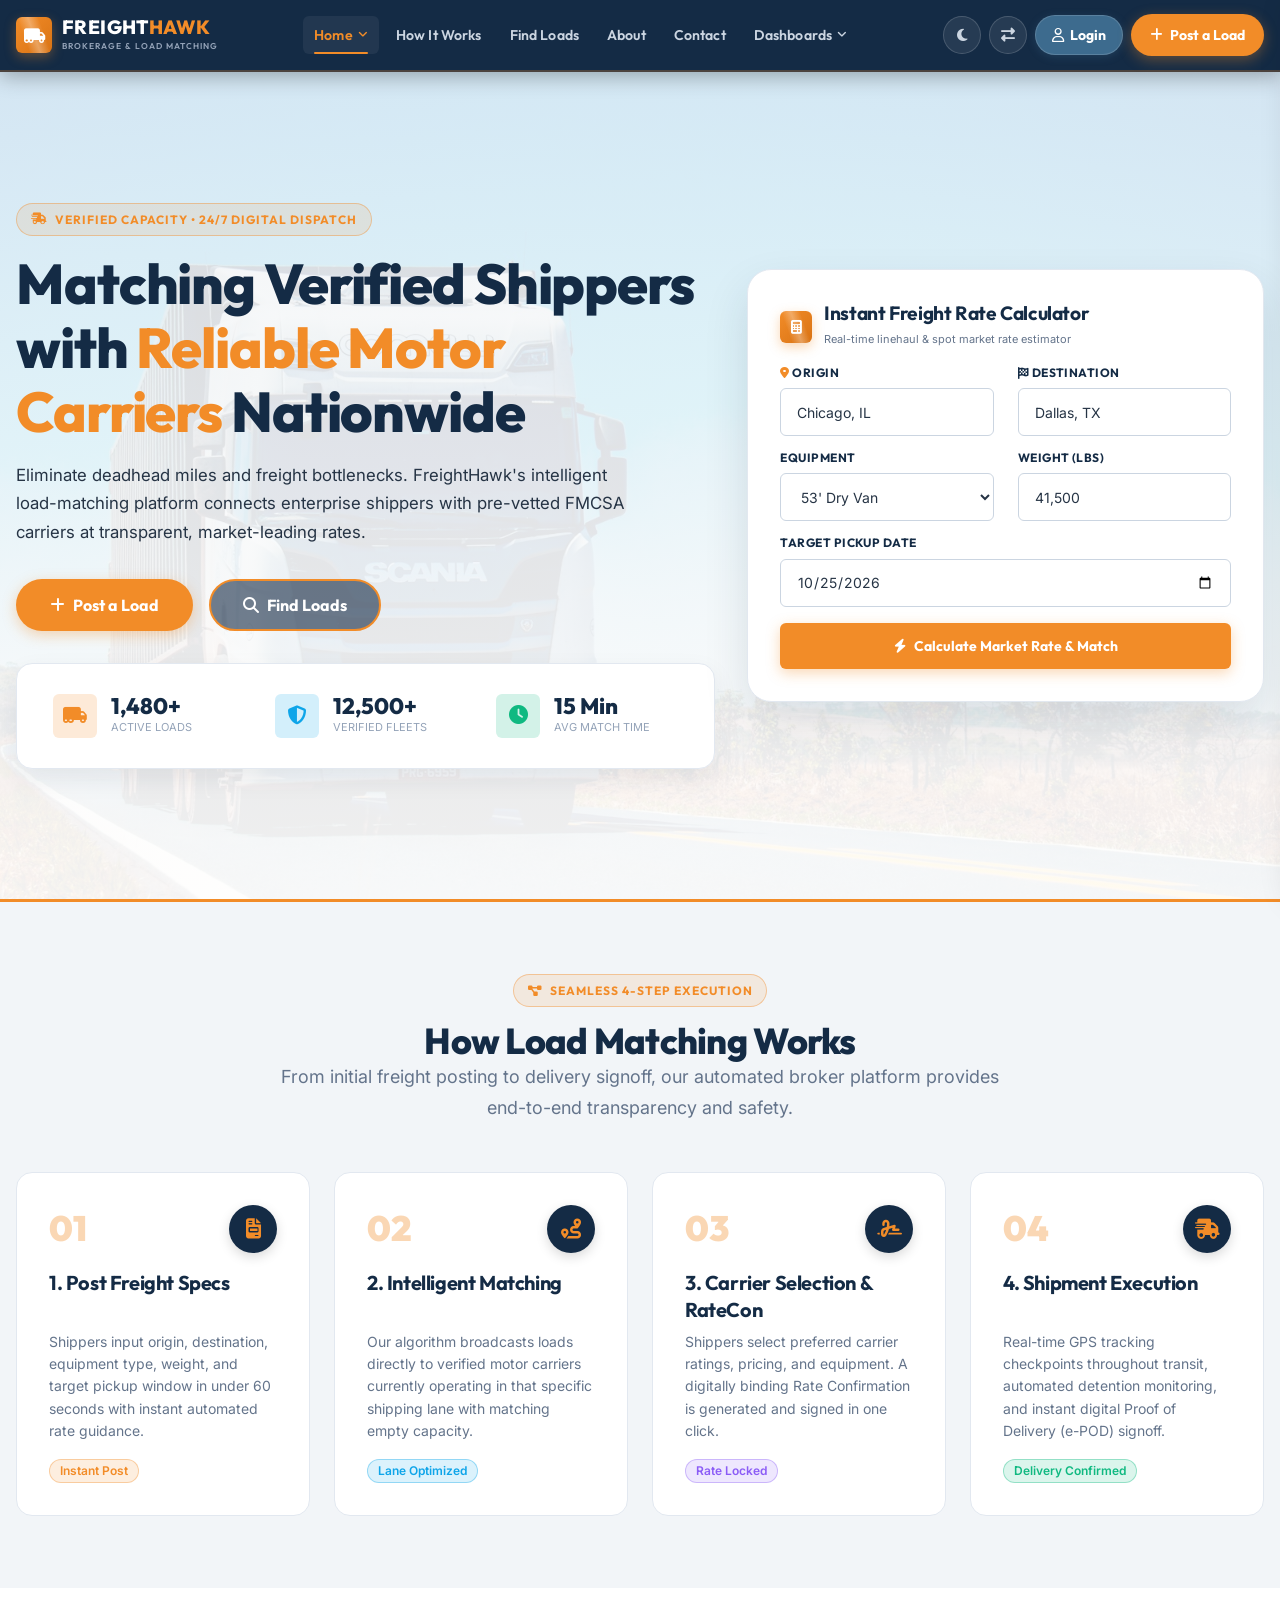
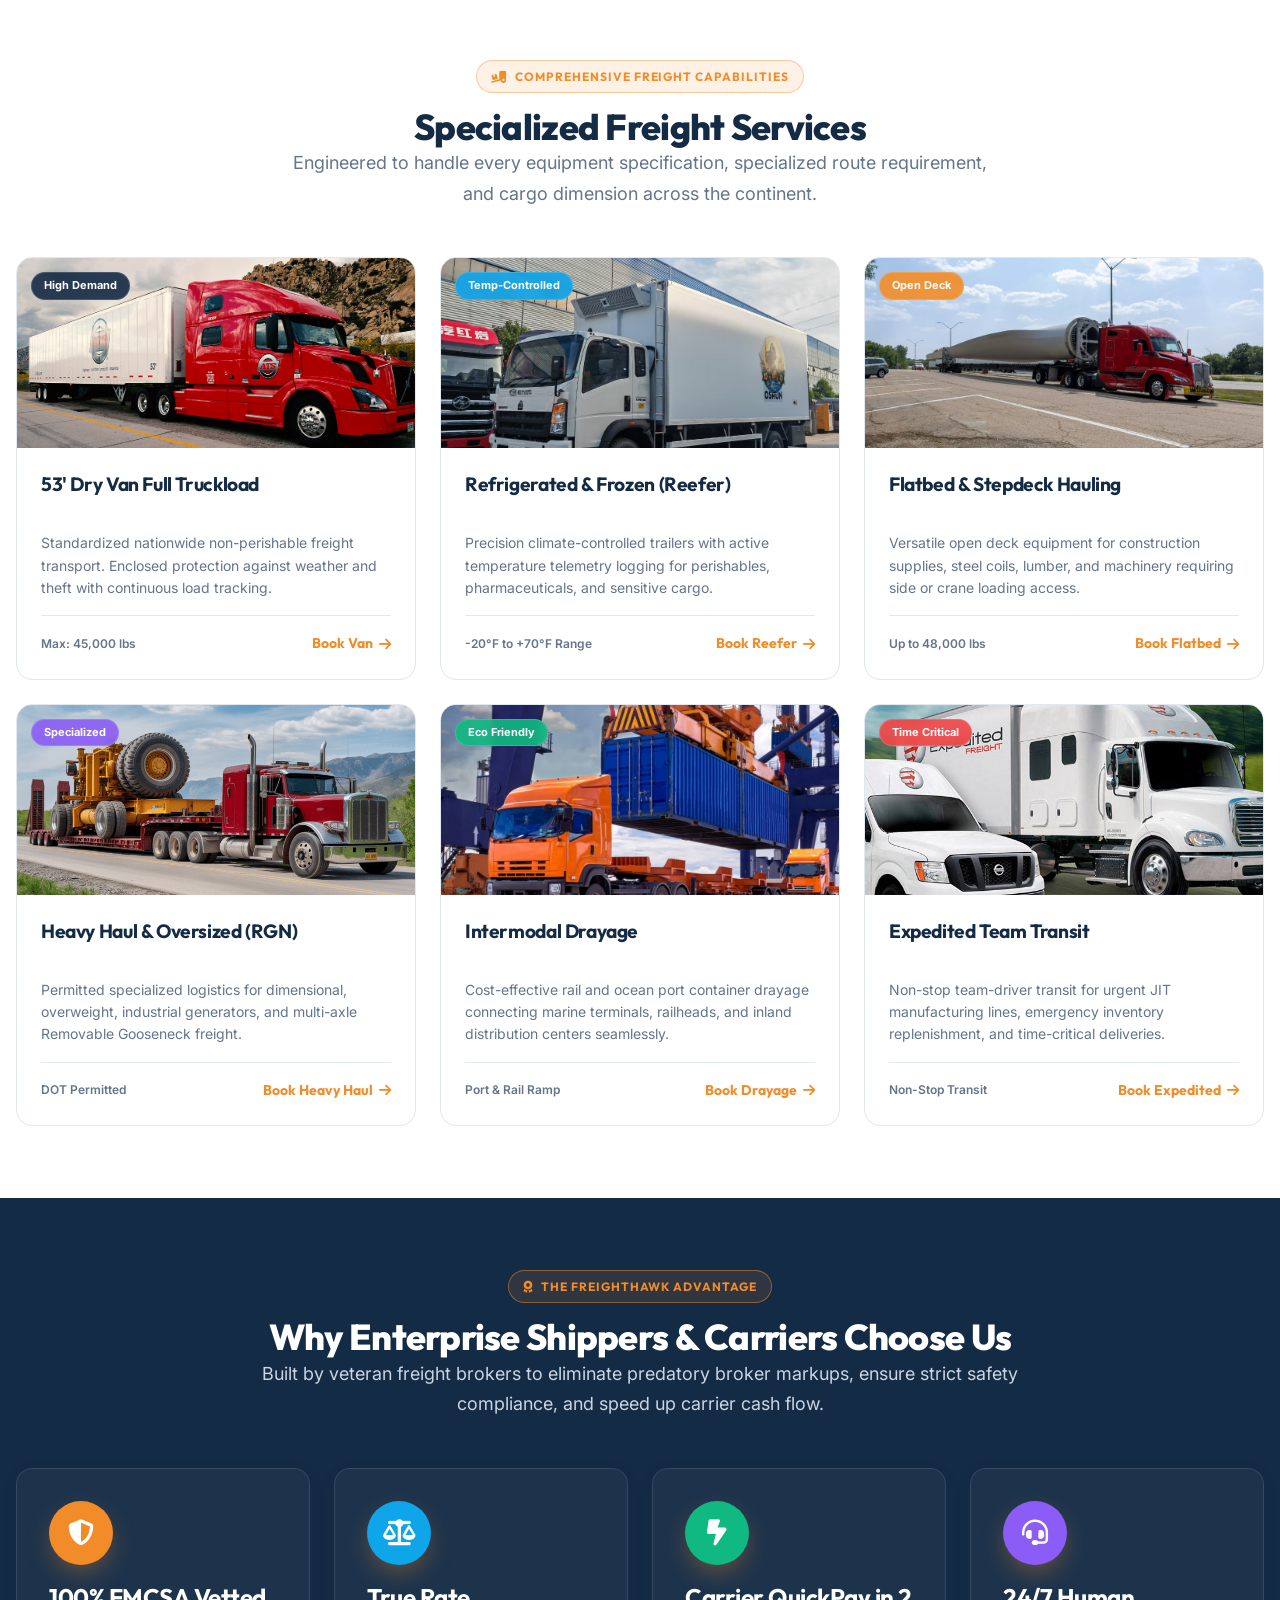
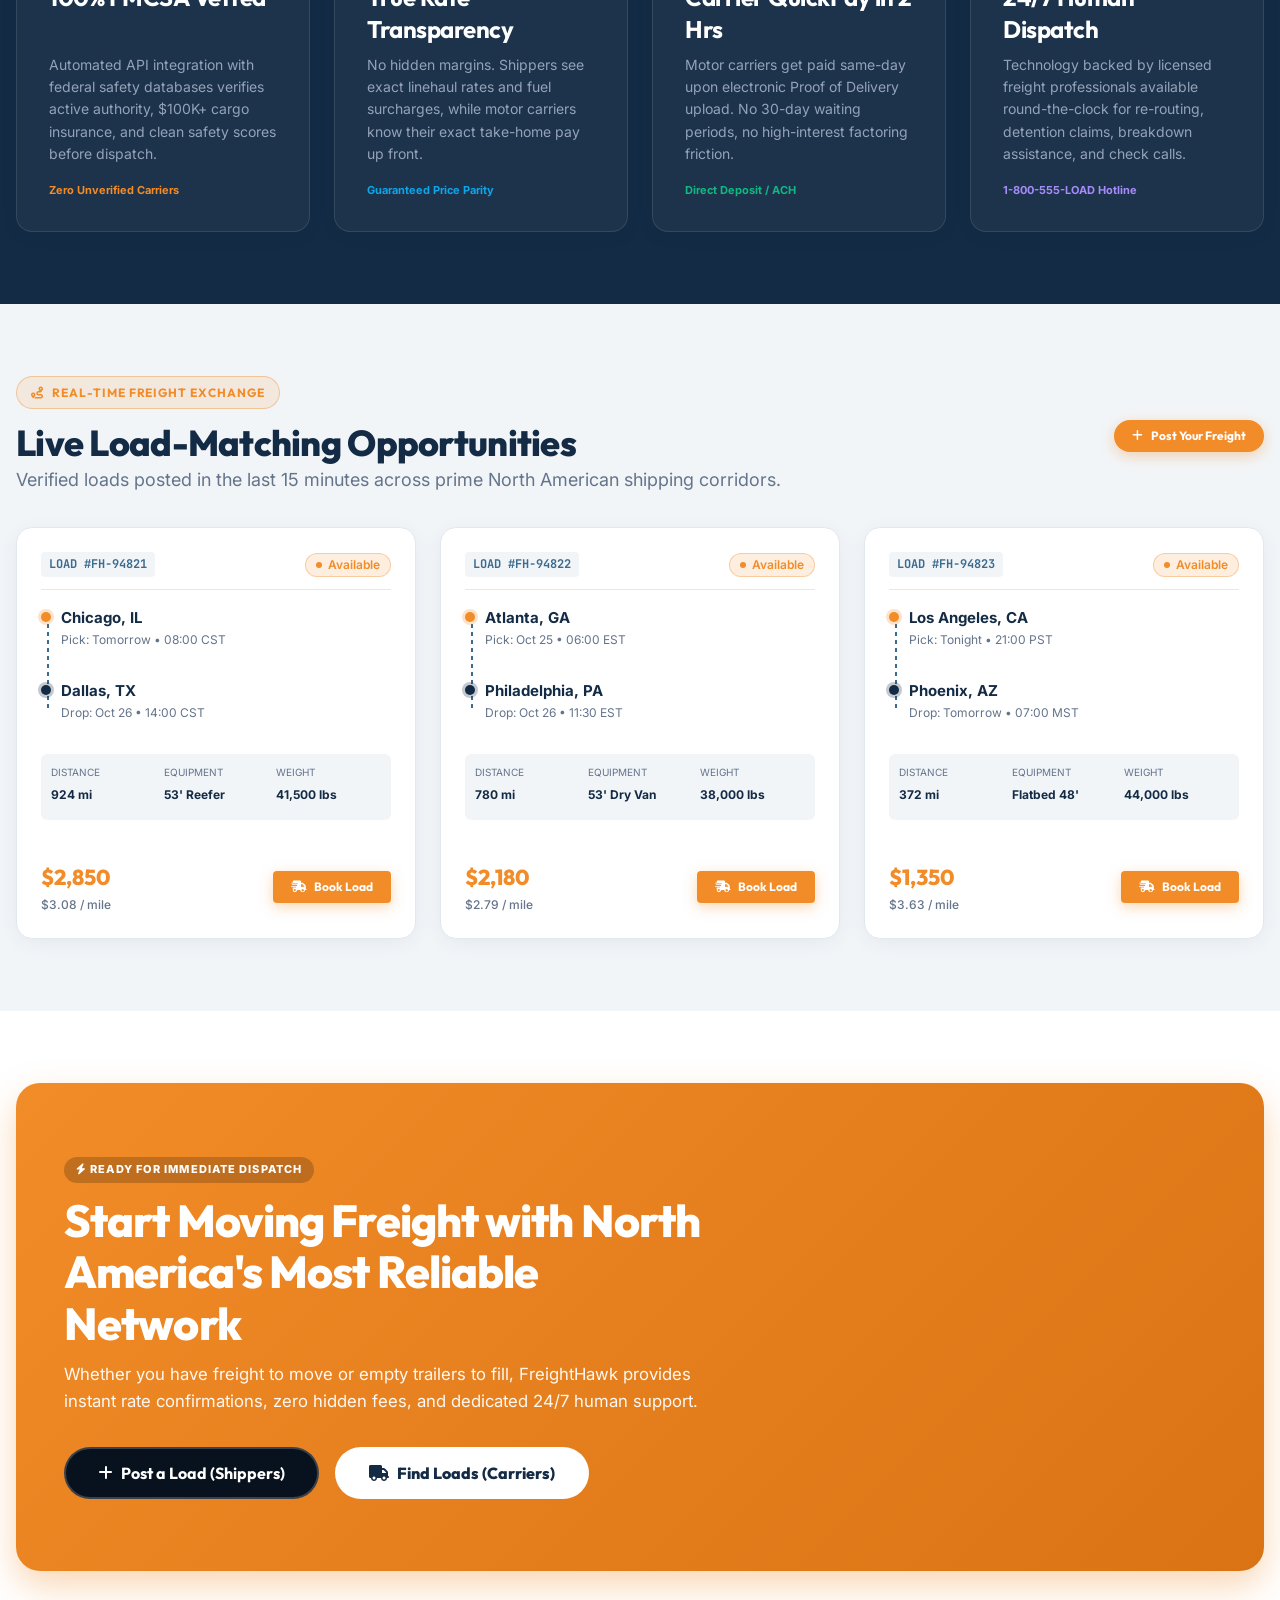
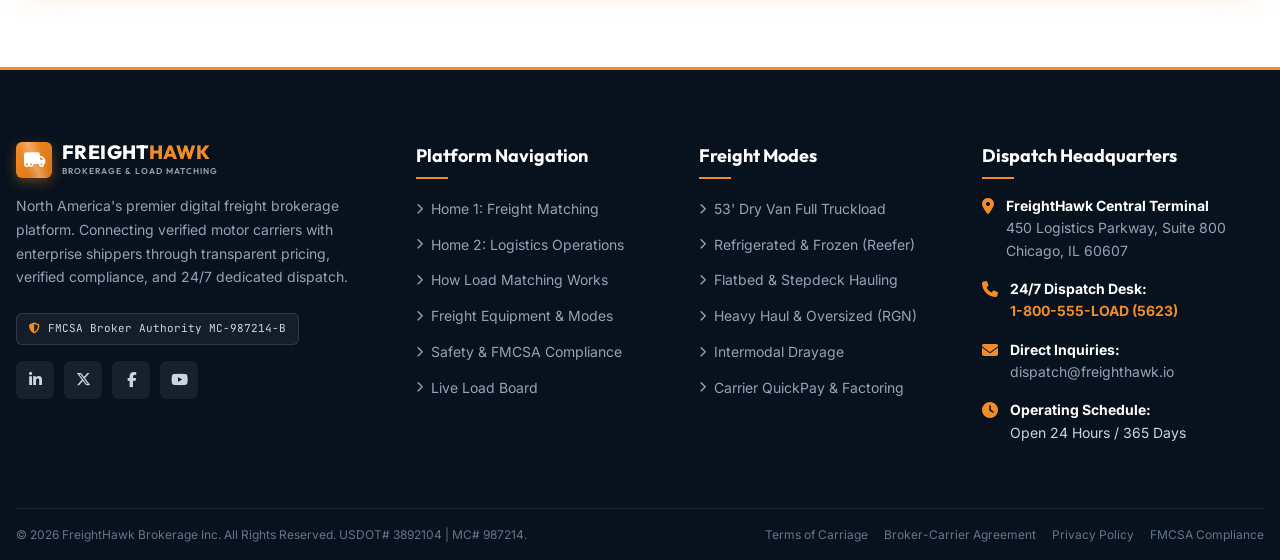
==== index.html @ 3f70d540 "first commit" ====
<!DOCTYPE html>
<html lang="en" data-theme="light" dir="ltr">
<head>
  <meta charset="UTF-8">
  <meta name="viewport" content="width=device-width, initial-scale=1.0">
  <title>FreightHawk — Nationwide Freight Brokerage &amp; Digital Load-Matching Platform</title>
  <meta name="description" content="Connect enterprise shippers with verified motor carriers nationwide. Fast digital load matching, FMCSA safety compliance, guaranteed capacity, and transparent freight rates.">

  <!-- FontAwesome 6 for Industrial Logistics Icons -->
  <link rel="stylesheet" href="https://cdnjs.cloudflare.com/ajax/libs/font-awesome/6.5.1/css/all.min.css" integrity="sha512-DTOQO9RWCH3ppGqcWaEA1BIZOC6xxalwEsw9c2QQeAIftl+Vegovlnee1c9QX4TctnWMn13TZye+giMm8e2LwA==" crossorigin="anonymous" referrerpolicy="no-referrer" />

  <!-- Foundation & Component Stylesheets inside assets/css -->
  <link rel="stylesheet" href="assets/css/foundation.css">
  <link rel="stylesheet" href="assets/css/components.css">
</head>
<body>

  <!-- ======================================================================
       MAIN NAVBAR (Shared Foundation Header)
       ====================================================================== -->
  <header class="fh-header" id="mainHeader">
    <nav class="fh-navbar" aria-label="Main Navigation">
      <!-- Brand Logo - Compact and Balanced -->
      <a href="index.html" class="fh-brand" aria-label="FreightHawk Home">
        <div class="fh-brand-icon">
          <i class="fa-solid fa-truck-moving"></i>
        </div>
        <div class="fh-brand-text">
          <div class="fh-brand-title">FREIGHT<span>HAWK</span></div>
          <div class="fh-brand-sub">Brokerage &amp; Load Matching</div>
        </div>
      </a>

      <!-- Desktop Navigation Menu (Dashboards next to Contact) -->
      <ul class="fh-nav-menu">
        <li class="fh-nav-item">
          <a href="index.html" class="fh-nav-link active">Home <i class="fa-solid fa-angle-down" style="font-size: 11px;"></i></a>
          <div class="fh-dropdown-menu">
            <a href="index.html" class="fh-dropdown-item"><strong>Home 1: Freight Matching</strong> <span class="fh-badge fh-badge-available">Current</span></a>
            <a href="home-2.html" class="fh-dropdown-item">Home 2: Logistics Operations <span class="fh-badge fh-badge-verified">Active</span></a>
          </div>
        </li>
        <li class="fh-nav-item">
          <a href="how-it-works.html" class="fh-nav-link">How It Works</a>
        </li>
        <li class="fh-nav-item">
          <a href="find-loads.html" class="fh-nav-link">Find Loads</a>
        </li>
        <li class="fh-nav-item">
          <a href="about.html" class="fh-nav-link">About</a>
        </li>
        <li class="fh-nav-item">
          <a href="contact.html" class="fh-nav-link">Contact</a>
        </li>
        <li class="fh-nav-item">
          <a href="dashboard-shipper.html" class="fh-nav-link" data-nav="dashboards">Dashboards <i class="fa-solid fa-angle-down" style="font-size: 11px;"></i></a>
          <div class="fh-dropdown-menu">
            <a href="dashboard-shipper.html" class="fh-dropdown-item"><i class="fa-solid fa-chart-line text-steel"></i> Shipper Dashboard</a>
            <a href="dashboard-carrier.html" class="fh-dropdown-item"><i class="fa-solid fa-truck text-orange"></i> Carrier Dashboard</a>
          </div>
        </li>
      </ul>

      <!-- Nav Actions - Theme/RTL Icons, Login (Secondary), Primary CTA, Hamburger -->
      <div class="fh-nav-actions">
        <!-- Persistent Theme Toggle (Icon Only) -->
        <button type="button" class="fh-icon-btn" data-theme-toggle title="Toggle Light/Dark Theme" aria-label="Toggle Light/Dark Theme">
          <i class="fa-solid fa-moon"></i>
        </button>

        <!-- Persistent Direction Toggle (Icon Only) -->
        <button type="button" class="fh-icon-btn" data-dir-toggle title="Toggle LTR/RTL Direction" aria-label="Toggle LTR/RTL Direction">
          <i class="fa-solid fa-right-left"></i>
        </button>

        <!-- Login Button (Secondary Pill) -->
        <a href="login.html" class="fh-btn-login">
          <i class="fa-regular fa-user"></i> Login
        </a>

        <!-- Primary CTA: Post a Load (Safety Orange) -->
        <a href="post-load.html" class="fh-nav-cta">
          <i class="fa-solid fa-plus"></i>
          <span>Post a Load</span>
        </a>

        <!-- Mobile Drawer Toggle -->
        <button type="button" class="fh-nav-toggle" aria-label="Toggle mobile menu" id="mobileMenuBtn">
          <i class="fa-solid fa-bars"></i>
        </button>
      </div>
    </nav>
  </header>

  <!-- ======================================================================
       MOBILE DRAWER NAVIGATION
       ====================================================================== -->
  <div class="fh-drawer-backdrop" id="drawerBackdrop"></div>
  <aside class="fh-mobile-drawer" id="mobileDrawer" aria-label="Mobile menu">
    <div class="fh-drawer-header">
      <div class="fh-brand">
        <div class="fh-brand-icon">
          <i class="fa-solid fa-truck-moving"></i>
        </div>
        <div class="fh-brand-title">FREIGHT<span>HAWK</span></div>
      </div>
      <button type="button" class="fh-drawer-close" aria-label="Close menu"><i class="fa-solid fa-xmark"></i></button>
    </div>

    <!-- Mobile Navigation Links (Home & Dashboards with Interactive Dropdowns) -->
    <ul class="fh-mobile-nav">
      <li class="fh-mobile-item-dropdown">
        <button type="button" class="fh-mobile-dropdown-toggle active" data-target="mobileHomeDropdown" aria-expanded="false">
          <span class="fh-mobile-dropdown-title"><i class="fa-solid fa-house"></i> Home</span>
          <i class="fa-solid fa-angle-down fh-mobile-arrow"></i>
        </button>
        <ul class="fh-mobile-subnav" id="mobileHomeDropdown">
          <li>
            <a href="index.html" class="fh-mobile-sublink active">
              <span>Home 1: Freight Matching</span>
              <span class="fh-badge fh-badge-available" style="font-size: 10px; padding: 2px 6px;">Current</span>
            </a>
          </li>
          <li>
            <a href="home-2.html" class="fh-mobile-sublink">
              <span>Home 2: Logistics Operations</span>
              <span class="fh-badge fh-badge-verified" style="font-size: 10px; padding: 2px 6px;">Active</span>
            </a>
          </li>
        </ul>
      </li>
      <li><a href="how-it-works.html" class="fh-mobile-link"><i class="fa-solid fa-diagram-project"></i> How It Works</a></li>
      <li><a href="find-loads.html" class="fh-mobile-link"><i class="fa-solid fa-route"></i> Find Loads</a></li>
      <li><a href="about.html" class="fh-mobile-link"><i class="fa-solid fa-circle-info"></i> About</a></li>
      <li><a href="contact.html" class="fh-mobile-link"><i class="fa-solid fa-phone"></i> Contact</a></li>

      <!-- Dashboards with Interactive Dropdown in Mobile Drawer -->
      <li class="fh-mobile-item-dropdown">
        <button type="button" class="fh-mobile-dropdown-toggle" id="mobileDashboardsToggle" data-target="mobileDashboardsDropdown" aria-expanded="false">
          <span class="fh-mobile-dropdown-title"><i class="fa-solid fa-chart-pie"></i> Dashboards</span>
          <i class="fa-solid fa-angle-down fh-mobile-arrow"></i>
        </button>
        <ul class="fh-mobile-subnav" id="mobileDashboardsDropdown">
          <li>
            <a href="dashboard-shipper.html" class="fh-mobile-sublink">
              <span class="fh-flex fh-items-center fh-gap-sm"><i class="fa-solid fa-chart-line text-steel"></i> Shipper Dashboard</span>
              <span class="fh-badge fh-badge-available" style="font-size: 10px; padding: 2px 6px;">Live</span>
            </a>
          </li>
          <li>
            <a href="dashboard-carrier.html" class="fh-mobile-sublink">
              <span class="fh-flex fh-items-center fh-gap-sm"><i class="fa-solid fa-truck text-orange"></i> Carrier Dashboard</span>
              <span class="fh-badge fh-badge-verified" style="font-size: 10px; padding: 2px 6px;">Live</span>
            </a>
          </li>
        </ul>
      </li>
    </ul>

    <!-- Mobile Drawer Preferences & Controls (Housed neatly inside mobile menu) -->
    <div style="margin-top: auto; padding-top: var(--space-lg); border-top: 1px solid rgba(255,255,255,0.1);">
      <div class="fh-drawer-prefs-box">
        <span class="fh-drawer-prefs-label">Preferences:</span>
        <div class="fh-drawer-prefs-actions">
          <button type="button" class="fh-icon-btn" data-theme-toggle title="Toggle Light/Dark Theme" aria-label="Toggle Light/Dark Theme">
            <i class="fa-solid fa-moon"></i>
          </button>
          <button type="button" class="fh-icon-btn" data-dir-toggle title="Toggle LTR/RTL Direction" aria-label="Toggle LTR/RTL Direction">
            <i class="fa-solid fa-right-left"></i>
          </button>
        </div>
      </div>
      <a href="login.html" class="fh-btn-login" style="width: 100%; justify-content: center; margin-bottom: var(--space-sm);">
        <i class="fa-regular fa-user"></i> Login / Register
      </a>
      <a href="post-load.html" class="fh-nav-cta" style="width: 100%; justify-content: center;">
        <i class="fa-solid fa-plus"></i> Post a Load
      </a>
    </div>
  </aside>

  <!-- ======================================================================
       SECTION 1: HERO — FULL SCREEN HEIGHT WITH INTEGRATED RATE CALCULATOR
       ====================================================================== -->
  <section class="fh-hero-matching">
    <div class="fh-container">
      <div class="fh-hero-grid-home1">
        <!-- Left: Headline, Description & Direct Actions -->
        <div>
          <div class="fh-eyebrow-pill" style="margin-bottom: var(--space-md);">
            <i class="fa-solid fa-truck-fast"></i> Verified Capacity &bull; 24/7 Digital Dispatch
          </div>

          <h1 style="color: #FFFFFF; font-size: clamp(2.2rem, 4.5vw, 3.5rem); margin-bottom: var(--space-md); line-height: 1.15;">
            Matching Verified Shippers with <span class="text-orange">Reliable Motor Carriers</span> Nationwide
          </h1>

          <p class="lead" style="color: #CBD5E1; max-width: 620px; margin-bottom: var(--space-xl); font-size: 1.05rem;">
            Eliminate deadhead miles and freight bottlenecks. FreightHawk's intelligent load-matching platform connects enterprise shippers with pre-vetted FMCSA carriers at transparent, market-leading rates.
          </p>

          <!-- Dual Separate CTAs -->
          <div class="fh-flex fh-gap-md" style="flex-wrap: wrap;">
            <a href="#post-load" class="fh-btn fh-btn-primary fh-btn-lg fh-btn-pill" data-open-modal="postLoadModal">
              <i class="fa-solid fa-plus"></i> Post a Load
            </a>
            <a href="#load-board" class="fh-btn fh-btn-outline-orange fh-btn-lg fh-btn-pill" style="background: rgba(20, 43, 69, 0.6); color: #FFFFFF; border-color: var(--color-safety-orange);">
              <i class="fa-solid fa-magnifying-glass"></i> Find Loads
            </a>
          </div>

          <!-- Reference-style Hero Stats Bar -->
          <div class="fh-hero-stats-bar">
            <div class="fh-hero-stat-item">
              <div class="fh-hero-stat-icon">
                <i class="fa-solid fa-truck-moving"></i>
              </div>
              <div>
                <div style="font-family: var(--font-heading); font-size: 1.4rem; font-weight: 800; color: #FFFFFF; line-height: 1;">1,480+</div>
                <div style="font-size: 11px; color: #94A3B8; text-transform: uppercase; margin-top: 2px;">Active Loads</div>
              </div>
            </div>

            <div class="fh-hero-stat-item">
              <div class="fh-hero-stat-icon" style="background: rgba(14, 165, 233, 0.18); color: #0EA5E9;">
                <i class="fa-solid fa-shield-halved"></i>
              </div>
              <div>
                <div style="font-family: var(--font-heading); font-size: 1.4rem; font-weight: 800; color: #FFFFFF; line-height: 1;">12,500+</div>
                <div style="font-size: 11px; color: #94A3B8; text-transform: uppercase; margin-top: 2px;">Verified Fleets</div>
              </div>
            </div>

            <div class="fh-hero-stat-item">
              <div class="fh-hero-stat-icon" style="background: rgba(16, 185, 129, 0.18); color: #10B981;">
                <i class="fa-solid fa-clock"></i>
              </div>
              <div>
                <div style="font-family: var(--font-heading); font-size: 1.4rem; font-weight: 800; color: #FFFFFF; line-height: 1;">15 Min</div>
                <div style="font-size: 11px; color: #94A3B8; text-transform: uppercase; margin-top: 2px;">Avg Match Time</div>
              </div>
            </div>
          </div>
        </div>

        <!-- Right: Interactive Rate Calculator Form (Different Layout from Home 2) -->
        <div>
          <div class="fh-hero-calc-card">
            <div class="fh-flex fh-items-center fh-gap-sm" style="margin-bottom: var(--space-sm);">
              <div class="fh-brand-icon" style="width: 32px; height: 32px; font-size: 14px;">
                <i class="fa-solid fa-calculator"></i>
              </div>
              <div>
                <h3 style="color: #FFFFFF; font-size: 1.2rem; margin: 0;">Instant Freight Rate Calculator</h3>
                <span style="font-size: 11px; color: #94A3B8;">Real-time linehaul &amp; spot market rate estimator</span>
              </div>
            </div>

            <form onsubmit="event.preventDefault(); const rate = Math.floor(1800 + Math.random()*1600); document.getElementById('calcResult').style.display='block'; document.getElementById('calcRateVal').textContent='$' + rate.toLocaleString(); document.getElementById('calcPerMile').textContent='$' + (rate/750).toFixed(2) + ' / mi';">
              <div class="fh-grid fh-grid-2" style="margin-bottom: var(--space-sm);">
                <div class="fh-form-group" style="margin-bottom: 0;">
                  <label class="fh-label" style="color: #CBD5E1;"><i class="fa-solid fa-location-dot text-orange"></i> Origin</label>
                  <input type="text" class="fh-input" placeholder="City, State" required value="Chicago, IL">
                </div>
                <div class="fh-form-group" style="margin-bottom: 0;">
                  <label class="fh-label" style="color: #CBD5E1;"><i class="fa-solid fa-flag-checkered text-navy"></i> Destination</label>
                  <input type="text" class="fh-input" placeholder="City, State" required value="Dallas, TX">
                </div>
              </div>

              <div class="fh-grid fh-grid-2" style="margin-bottom: var(--space-sm);">
                <div class="fh-form-group" style="margin-bottom: 0;">
                  <label class="fh-label" style="color: #CBD5E1;">Equipment</label>
                  <select class="fh-select">
                    <option value="dry-van">53' Dry Van</option>
                    <option value="reefer">53' Reefer</option>
                    <option value="flatbed">Flatbed 48'</option>
                    <option value="stepdeck">Stepdeck / RGN</option>
                  </select>
                </div>
                <div class="fh-form-group" style="margin-bottom: 0;">
                  <label class="fh-label" style="color: #CBD5E1;">Weight (lbs)</label>
                  <input type="text" class="fh-input" placeholder="e.g. 42,000" required value="41,500">
                </div>
              </div>

              <div class="fh-form-group" style="margin-bottom: var(--space-md);">
                <label class="fh-label" style="color: #CBD5E1;">Target Pickup Date</label>
                <input type="date" class="fh-input" value="2026-10-25" required>
              </div>

              <button type="submit" class="fh-btn fh-btn-primary" style="width: 100%; height: 46px;">
                <i class="fa-solid fa-bolt"></i> Calculate Market Rate &amp; Match
              </button>
            </form>

            <!-- Dynamic Calculation Output Box -->
            <div id="calcResult" style="display: none; margin-top: var(--space-md); padding: 12px; background: rgba(20, 43, 69, 0.8); border: 1px solid var(--color-safety-orange); border-radius: var(--radius-sm);">
              <div class="fh-flex fh-justify-between fh-items-center">
                <div>
                  <div style="font-size: 11px; color: #94A3B8; text-transform: uppercase;">Estimated Market Rate:</div>
                  <div id="calcRateVal" style="font-size: 1.5rem; font-weight: 800; color: var(--color-safety-orange); font-family: var(--font-heading);">$2,850</div>
                </div>
                <div class="text-right">
                  <div id="calcPerMile" style="font-size: 12px; color: #38BDF8; font-family: var(--font-mono); font-weight: 700;">$3.08 / mi</div>
                  <button type="button" class="fh-btn fh-btn-sm fh-btn-secondary" data-open-modal="postLoadModal" style="margin-top: 4px;">Book Now</button>
                </div>
              </div>
            </div>
          </div>
        </div>
      </div>
    </div>
  </section>

  <!-- ======================================================================
       SECTION 2: HOW LOAD MATCHING WORKS (4-Step Process)
       ====================================================================== -->
  <section class="fh-section fh-section-secondary" id="how-it-works">
    <div class="fh-container">
      <div class="text-center" style="max-width: 720px; margin-inline: auto; margin-bottom: var(--space-2xl);">
        <div class="fh-eyebrow-pill">
          <i class="fa-solid fa-diagram-project"></i> Seamless 4-Step Execution
        </div>
        <h2>How Load Matching Works</h2>
        <p class="lead">From initial freight posting to delivery signoff, our automated broker platform provides end-to-end transparency and safety.</p>
      </div>

      <div class="fh-grid fh-grid-4">
        <!-- Step 1 -->
        <div class="fh-process-card">
          <div class="fh-process-header">
            <div class="fh-process-num">01</div>
            <div class="fh-process-icon">
              <i class="fa-solid fa-file-invoice"></i>
            </div>
          </div>
          <h3 class="fh-card-title">1. Post Freight Specs</h3>
          <p class="fh-card-desc">
            Shippers input origin, destination, equipment type, weight, and target pickup window in under 60 seconds with instant automated rate guidance.
          </p>
          <span class="fh-badge fh-badge-available" style="align-self: flex-start;">Instant Post</span>
        </div>

        <!-- Step 2 -->
        <div class="fh-process-card">
          <div class="fh-process-header">
            <div class="fh-process-num">02</div>
            <div class="fh-process-icon">
              <i class="fa-solid fa-route"></i>
            </div>
          </div>
          <h3 class="fh-card-title">2. Intelligent Matching</h3>
          <p class="fh-card-desc">
            Our algorithm broadcasts loads directly to verified motor carriers currently operating in that specific shipping lane with matching empty capacity.
          </p>
          <span class="fh-badge fh-badge-verified" style="align-self: flex-start;">Lane Optimized</span>
        </div>

        <!-- Step 3 -->
        <div class="fh-process-card">
          <div class="fh-process-header">
            <div class="fh-process-num">03</div>
            <div class="fh-process-icon">
              <i class="fa-solid fa-signature"></i>
            </div>
          </div>
          <h3 class="fh-card-title">3. Carrier Selection &amp; RateCon</h3>
          <p class="fh-card-desc">
            Shippers select preferred carrier ratings, pricing, and equipment. A digitally binding Rate Confirmation is generated and signed in one click.
          </p>
          <span class="fh-badge fh-badge-booked" style="align-self: flex-start;">Rate Locked</span>
        </div>

        <!-- Step 4 -->
        <div class="fh-process-card">
          <div class="fh-process-header">
            <div class="fh-process-num">04</div>
            <div class="fh-process-icon">
              <i class="fa-solid fa-truck-fast"></i>
            </div>
          </div>
          <h3 class="fh-card-title">4. Shipment Execution</h3>
          <p class="fh-card-desc">
            Real-time GPS tracking checkpoints throughout transit, automated detention monitoring, and instant digital Proof of Delivery (e-POD) signoff.
          </p>
          <span class="fh-badge fh-badge-delivered" style="align-self: flex-start;">Delivery Confirmed</span>
        </div>
      </div>
    </div>
  </section>

  <!-- ======================================================================
       SECTION 3: FREIGHT SERVICES (Image-led Cards with Local Images)
       ====================================================================== -->
  <section class="fh-section" id="services">
    <div class="fh-container">
      <div class="text-center" style="max-width: 720px; margin-inline: auto; margin-bottom: var(--space-2xl);">
        <div class="fh-eyebrow-pill">
          <i class="fa-solid fa-truck-ramp-box"></i> Comprehensive Freight Capabilities
        </div>
        <h2>Specialized Freight Services</h2>
        <p class="lead">Engineered to handle every equipment specification, specialized route requirement, and cargo dimension across the continent.</p>
      </div>

      <div class="fh-grid fh-grid-3">
        <!-- Service 1: Dry Van -->
        <div class="fh-service-img-card">
          <div class="fh-service-img-wrapper">
            <img src="assets/images/service-dry-van.png" alt="53 Foot Dry Van Truckload Freight" loading="lazy">
            <span class="fh-service-tag">High Demand</span>
          </div>
          <div class="fh-service-body">
            <h3 class="fh-card-title">53' Dry Van Full Truckload</h3>
            <p class="fh-card-desc">
              Standardized nationwide non-perishable freight transport. Enclosed protection against weather and theft with continuous load tracking.
            </p>
            <div class="fh-flex fh-justify-between fh-items-center" style="margin-top: auto; padding-top: var(--space-md); border-top: 1px solid var(--border-subtle);">
              <span style="font-size: var(--text-xs); color: var(--text-muted); font-weight: 600;">Max: 45,000 lbs</span>
              <a href="#post-load" class="fh-card-link" data-open-modal="postLoadModal">Book Van <i class="fa-solid fa-arrow-right flip-rtl"></i></a>
            </div>
          </div>
        </div>

        <!-- Service 2: Reefer -->
        <div class="fh-service-img-card">
          <div class="fh-service-img-wrapper">
            <img src="assets/images/service-reefer.jpg" alt="Temperature Controlled Refrigerated Reefer Freight" loading="lazy">
            <span class="fh-service-tag" style="background: rgba(14, 165, 233, 0.9);">Temp-Controlled</span>
          </div>
          <div class="fh-service-body">
            <h3 class="fh-card-title">Refrigerated &amp; Frozen (Reefer)</h3>
            <p class="fh-card-desc">
              Precision climate-controlled trailers with active temperature telemetry logging for perishables, pharmaceuticals, and sensitive cargo.
            </p>
            <div class="fh-flex fh-justify-between fh-items-center" style="margin-top: auto; padding-top: var(--space-md); border-top: 1px solid var(--border-subtle);">
              <span style="font-size: var(--text-xs); color: var(--text-muted); font-weight: 600;">-20&deg;F to +70&deg;F Range</span>
              <a href="#post-load" class="fh-card-link" data-open-modal="postLoadModal">Book Reefer <i class="fa-solid fa-arrow-right flip-rtl"></i></a>
            </div>
          </div>
        </div>

        <!-- Service 3: Flatbed -->
        <div class="fh-service-img-card">
          <div class="fh-service-img-wrapper">
            <img src="assets/images/service-flatbed.jpg" alt="Flatbed and Stepdeck Open Deck Freight" loading="lazy">
            <span class="fh-service-tag" style="background: rgba(242, 140, 40, 0.9);">Open Deck</span>
          </div>
          <div class="fh-service-body">
            <h3 class="fh-card-title">Flatbed &amp; Stepdeck Hauling</h3>
            <p class="fh-card-desc">
              Versatile open deck equipment for construction supplies, steel coils, lumber, and machinery requiring side or crane loading access.
            </p>
            <div class="fh-flex fh-justify-between fh-items-center" style="margin-top: auto; padding-top: var(--space-md); border-top: 1px solid var(--border-subtle);">
              <span style="font-size: var(--text-xs); color: var(--text-muted); font-weight: 600;">Up to 48,000 lbs</span>
              <a href="#post-load" class="fh-card-link" data-open-modal="postLoadModal">Book Flatbed <i class="fa-solid fa-arrow-right flip-rtl"></i></a>
            </div>
          </div>
        </div>

        <!-- Service 4: Heavy Haul -->
        <div class="fh-service-img-card">
          <div class="fh-service-img-wrapper">
            <img src="assets/images/service-heavy-haul.png" alt="Heavy Haul Oversized Specialized Logistics" loading="lazy">
            <span class="fh-service-tag" style="background: rgba(139, 92, 246, 0.9);">Specialized</span>
          </div>
          <div class="fh-service-body">
            <h3 class="fh-card-title">Heavy Haul &amp; Oversized (RGN)</h3>
            <p class="fh-card-desc">
              Permitted specialized logistics for dimensional, overweight, industrial generators, and multi-axle Removable Gooseneck freight.
            </p>
            <div class="fh-flex fh-justify-between fh-items-center" style="margin-top: auto; padding-top: var(--space-md); border-top: 1px solid var(--border-subtle);">
              <span style="font-size: var(--text-xs); color: var(--text-muted); font-weight: 600;">DOT Permitted</span>
              <a href="#post-load" class="fh-card-link" data-open-modal="postLoadModal">Book Heavy Haul <i class="fa-solid fa-arrow-right flip-rtl"></i></a>
            </div>
          </div>
        </div>

        <!-- Service 5: Intermodal -->
        <div class="fh-service-img-card">
          <div class="fh-service-img-wrapper">
            <img src="assets/images/service-intermodal.jpg" alt="Intermodal Drayage and Container Freight" loading="lazy">
            <span class="fh-service-tag" style="background: rgba(16, 185, 129, 0.9);">Eco Friendly</span>
          </div>
          <div class="fh-service-body">
            <h3 class="fh-card-title">Intermodal Drayage</h3>
            <p class="fh-card-desc">
              Cost-effective rail and ocean port container drayage connecting marine terminals, railheads, and inland distribution centers seamlessly.
            </p>
            <div class="fh-flex fh-justify-between fh-items-center" style="margin-top: auto; padding-top: var(--space-md); border-top: 1px solid var(--border-subtle);">
              <span style="font-size: var(--text-xs); color: var(--text-muted); font-weight: 600;">Port &amp; Rail Ramp</span>
              <a href="#post-load" class="fh-card-link" data-open-modal="postLoadModal">Book Drayage <i class="fa-solid fa-arrow-right flip-rtl"></i></a>
            </div>
          </div>
        </div>

        <!-- Service 6: Expedited -->
        <div class="fh-service-img-card">
          <div class="fh-service-img-wrapper">
            <img src="assets/images/service-expedited.png" alt="Expedited Team Driver Cargo Transport" loading="lazy">
            <span class="fh-service-tag" style="background: rgba(239, 68, 68, 0.9);">Time Critical</span>
          </div>
          <div class="fh-service-body">
            <h3 class="fh-card-title">Expedited Team Transit</h3>
            <p class="fh-card-desc">
              Non-stop team-driver transit for urgent JIT manufacturing lines, emergency inventory replenishment, and time-critical deliveries.
            </p>
            <div class="fh-flex fh-justify-between fh-items-center" style="margin-top: auto; padding-top: var(--space-md); border-top: 1px solid var(--border-subtle);">
              <span style="font-size: var(--text-xs); color: var(--text-muted); font-weight: 600;">Non-Stop Transit</span>
              <a href="#post-load" class="fh-card-link" data-open-modal="postLoadModal">Book Expedited <i class="fa-solid fa-arrow-right flip-rtl"></i></a>
            </div>
          </div>
        </div>
      </div>
    </div>
  </section>

  <!-- ======================================================================
       SECTION 4: WHY USE THE PLATFORM (Practical Benefits)
       ====================================================================== -->
  <section class="fh-section fh-section-navy" id="why-us">
    <div class="fh-container">
      <div class="text-center" style="max-width: 760px; margin-inline: auto; margin-bottom: var(--space-2xl);">
        <div class="fh-eyebrow-pill" style="border-color: rgba(242, 140, 40, 0.5);">
          <i class="fa-solid fa-award"></i> The FreightHawk Advantage
        </div>
        <h2 style="color: #FFFFFF;">Why Enterprise Shippers &amp; Carriers Choose Us</h2>
        <p class="lead" style="color: #CBD5E1;">Built by veteran freight brokers to eliminate predatory broker markups, ensure strict safety compliance, and speed up carrier cash flow.</p>
      </div>

      <div class="fh-grid fh-grid-4">
        <!-- Benefit 1 -->
        <div class="fh-card" style="background: rgba(255, 255, 255, 0.04); border-color: rgba(255, 255, 255, 0.1);">
          <div class="fh-card-icon-wrapper" style="margin-bottom: var(--space-md);">
            <i class="fa-solid fa-shield-halved"></i>
          </div>
          <h3 class="fh-card-title" style="color: #FFFFFF;">100% FMCSA Vetted</h3>
          <p class="fh-card-desc" style="color: #94A3B8;">
            Automated API integration with federal safety databases verifies active authority, $100K+ cargo insurance, and clean safety scores before dispatch.
          </p>
          <div style="font-size: 11px; color: var(--color-safety-orange); font-weight: 700;">Zero Unverified Carriers</div>
        </div>

        <!-- Benefit 2 -->
        <div class="fh-card" style="background: rgba(255, 255, 255, 0.04); border-color: rgba(255, 255, 255, 0.1);">
          <div class="fh-card-icon-wrapper" style="background: #0EA5E9; margin-bottom: var(--space-md);">
            <i class="fa-solid fa-scale-balanced"></i>
          </div>
          <h3 class="fh-card-title" style="color: #FFFFFF;">True Rate Transparency</h3>
          <p class="fh-card-desc" style="color: #94A3B8;">
            No hidden margins. Shippers see exact linehaul rates and fuel surcharges, while motor carriers know their exact take-home pay up front.
          </p>
          <div style="font-size: 11px; color: #0EA5E9; font-weight: 700;">Guaranteed Price Parity</div>
        </div>

        <!-- Benefit 3 -->
        <div class="fh-card" style="background: rgba(255, 255, 255, 0.04); border-color: rgba(255, 255, 255, 0.1);">
          <div class="fh-card-icon-wrapper" style="background: #10B981; margin-bottom: var(--space-md);">
            <i class="fa-solid fa-bolt-lightning"></i>
          </div>
          <h3 class="fh-card-title" style="color: #FFFFFF;">Carrier QuickPay in 2 Hrs</h3>
          <p class="fh-card-desc" style="color: #94A3B8;">
            Motor carriers get paid same-day upon electronic Proof of Delivery upload. No 30-day waiting periods, no high-interest factoring friction.
          </p>
          <div style="font-size: 11px; color: #10B981; font-weight: 700;">Direct Deposit / ACH</div>
        </div>

        <!-- Benefit 4 -->
        <div class="fh-card" style="background: rgba(255, 255, 255, 0.04); border-color: rgba(255, 255, 255, 0.1);">
          <div class="fh-card-icon-wrapper" style="background: #8B5CF6; margin-bottom: var(--space-md);">
            <i class="fa-solid fa-headset"></i>
          </div>
          <h3 class="fh-card-title" style="color: #FFFFFF;">24/7 Human Dispatch</h3>
          <p class="fh-card-desc" style="color: #94A3B8;">
            Technology backed by licensed freight professionals available round-the-clock for re-routing, detention claims, breakdown assistance, and check calls.
          </p>
          <div style="font-size: 11px; color: #A78BFA; font-weight: 700;">1-800-555-LOAD Hotline</div>
        </div>
      </div>
    </div>
  </section>

  <!-- ======================================================================
       SECTION 5: LOAD MATCHING PROCESS (Visual Route-based Showcase)
       ====================================================================== -->
  <section class="fh-section fh-section-secondary" id="load-board">
    <div class="fh-container">
      <div class="fh-flex fh-justify-between fh-items-center" style="flex-wrap: wrap; gap: var(--space-md); margin-bottom: var(--space-xl);">
        <div>
          <div class="fh-eyebrow-pill">
            <i class="fa-solid fa-route"></i> Real-time Freight Exchange
          </div>
          <h2>Live Load-Matching Opportunities</h2>
          <p class="lead" style="margin-bottom: 0;">Verified loads posted in the last 15 minutes across prime North American shipping corridors.</p>
        </div>
        <div class="fh-flex fh-gap-sm">
          <a href="#post-load" class="fh-btn fh-btn-primary fh-btn-sm fh-btn-pill" data-open-modal="postLoadModal">
            <i class="fa-solid fa-plus"></i> Post Your Freight
          </a>
        </div>
      </div>

      <!-- Real Route Load Cards Grid -->
      <div class="fh-grid fh-grid-3">
        <!-- Load 1: Chicago -> Dallas -->
        <div class="fh-load-card">
          <div class="fh-load-header">
            <span class="fh-load-id">LOAD #FH-94821</span>
            <span class="fh-badge fh-badge-available"><span class="fh-badge-dot"></span> Available</span>
          </div>

          <div class="fh-route-container">
            <div class="fh-route-point">
              <div class="fh-route-city">Chicago, IL</div>
              <div class="fh-route-date">Pick: Tomorrow &bull; 08:00 CST</div>
            </div>
            <div class="fh-route-point destination">
              <div class="fh-route-city">Dallas, TX</div>
              <div class="fh-route-date">Drop: Oct 26 &bull; 14:00 CST</div>
            </div>
          </div>

          <div class="fh-load-specs">
            <div class="fh-spec-item">
              <span class="fh-spec-label">Distance</span>
              <span class="fh-spec-value">924 mi</span>
            </div>
            <div class="fh-spec-item">
              <span class="fh-spec-label">Equipment</span>
              <span class="fh-spec-value">53' Reefer</span>
            </div>
            <div class="fh-spec-item">
              <span class="fh-spec-label">Weight</span>
              <span class="fh-spec-value">41,500 lbs</span>
            </div>
          </div>

          <div class="fh-load-footer">
            <div>
              <div class="fh-rate-value">$2,850</div>
              <div class="fh-rate-permile">$3.08 / mile</div>
            </div>
            <button type="button" class="fh-btn fh-btn-primary fh-btn-sm" data-open-modal="postLoadModal">
              <i class="fa-solid fa-truck-fast"></i> Book Load
            </button>
          </div>
        </div>

        <!-- Load 2: Atlanta -> Philadelphia -->
        <div class="fh-load-card">
          <div class="fh-load-header">
            <span class="fh-load-id">LOAD #FH-94822</span>
            <span class="fh-badge fh-badge-available"><span class="fh-badge-dot"></span> Available</span>
          </div>

          <div class="fh-route-container">
            <div class="fh-route-point">
              <div class="fh-route-city">Atlanta, GA</div>
              <div class="fh-route-date">Pick: Oct 25 &bull; 06:00 EST</div>
            </div>
            <div class="fh-route-point destination">
              <div class="fh-route-city">Philadelphia, PA</div>
              <div class="fh-route-date">Drop: Oct 26 &bull; 11:30 EST</div>
            </div>
          </div>

          <div class="fh-load-specs">
            <div class="fh-spec-item">
              <span class="fh-spec-label">Distance</span>
              <span class="fh-spec-value">780 mi</span>
            </div>
            <div class="fh-spec-item">
              <span class="fh-spec-label">Equipment</span>
              <span class="fh-spec-value">53' Dry Van</span>
            </div>
            <div class="fh-spec-item">
              <span class="fh-spec-label">Weight</span>
              <span class="fh-spec-value">38,000 lbs</span>
            </div>
          </div>

          <div class="fh-load-footer">
            <div>
              <div class="fh-rate-value">$2,180</div>
              <div class="fh-rate-permile">$2.79 / mile</div>
            </div>
            <button type="button" class="fh-btn fh-btn-primary fh-btn-sm" data-open-modal="postLoadModal">
              <i class="fa-solid fa-truck-fast"></i> Book Load
            </button>
          </div>
        </div>

        <!-- Load 3: Los Angeles -> Phoenix -->
        <div class="fh-load-card">
          <div class="fh-load-header">
            <span class="fh-load-id">LOAD #FH-94823</span>
            <span class="fh-badge fh-badge-available"><span class="fh-badge-dot"></span> Available</span>
          </div>

          <div class="fh-route-container">
            <div class="fh-route-point">
              <div class="fh-route-city">Los Angeles, CA</div>
              <div class="fh-route-date">Pick: Tonight &bull; 21:00 PST</div>
            </div>
            <div class="fh-route-point destination">
              <div class="fh-route-city">Phoenix, AZ</div>
              <div class="fh-route-date">Drop: Tomorrow &bull; 07:00 MST</div>
            </div>
          </div>

          <div class="fh-load-specs">
            <div class="fh-spec-item">
              <span class="fh-spec-label">Distance</span>
              <span class="fh-spec-value">372 mi</span>
            </div>
            <div class="fh-spec-item">
              <span class="fh-spec-label">Equipment</span>
              <span class="fh-spec-value">Flatbed 48'</span>
            </div>
            <div class="fh-spec-item">
              <span class="fh-spec-label">Weight</span>
              <span class="fh-spec-value">44,000 lbs</span>
            </div>
          </div>

          <div class="fh-load-footer">
            <div>
              <div class="fh-rate-value">$1,350</div>
              <div class="fh-rate-permile">$3.63 / mile</div>
            </div>
            <button type="button" class="fh-btn fh-btn-primary fh-btn-sm" data-open-modal="postLoadModal">
              <i class="fa-solid fa-truck-fast"></i> Book Load
            </button>
          </div>
        </div>
      </div>
    </div>
  </section>

  <!-- ======================================================================
       SECTION 6: FINAL CTA (Full-Width High-Impact Safety Orange Banner)
       ====================================================================== -->
  <section class="fh-section" id="contact" style="padding-bottom: var(--space-4xl);">
    <div class="fh-container">
      <div class="fh-cta-banner-orange">
        <div style="max-width: 650px;">
          <div style="font-size: 11px; text-transform: uppercase; letter-spacing: 0.1em; font-weight: 800; background: rgba(0, 0, 0, 0.2); padding: 4px 12px; border-radius: var(--radius-pill); display: inline-block; margin-bottom: var(--space-sm);">
            <i class="fa-solid fa-bolt"></i> Ready for Immediate Dispatch
          </div>
          <h2 style="font-size: clamp(1.8rem, 4vw, 2.8rem); line-height: 1.15; margin-bottom: var(--space-sm);">
            Start Moving Freight with North America's Most Reliable Network
          </h2>
          <p style="font-size: 1.05rem; opacity: 0.95; margin-bottom: 0;">
            Whether you have freight to move or empty trailers to fill, FreightHawk provides instant rate confirmations, zero hidden fees, and dedicated 24/7 human support.
          </p>
        </div>

        <div class="fh-flex fh-gap-md" style="flex-wrap: wrap;">
          <a href="#post-load" class="fh-btn fh-btn-navy fh-btn-lg fh-btn-pill" data-open-modal="postLoadModal" style="background: var(--color-deep-navy-darker); border-color: rgba(255, 255, 255, 0.2);">
            <i class="fa-solid fa-plus"></i> Post a Load (Shippers)
          </a>
          <a href="home-2.html#lanes" class="fh-btn fh-btn-lg fh-btn-pill" style="background: #FFFFFF; color: var(--color-deep-navy); font-weight: 800;">
            <i class="fa-solid fa-truck"></i> Find Loads (Carriers)
          </a>
        </div>
      </div>
    </div>
  </section>

  <!-- ======================================================================
       FOOTER (4-Column Layout Aligned with Reference)
       ====================================================================== -->
  <footer class="fh-footer">
    <div class="fh-container">
      <div class="fh-footer-grid">
        <!-- Col 1: Platform Brand & Compliance -->
        <div>
          <a href="index.html" class="fh-brand" style="font-size: 1.3rem;">
            <div class="fh-brand-icon">
              <i class="fa-solid fa-truck-moving"></i>
            </div>
            <div class="fh-brand-text">
              <div class="fh-brand-title">FREIGHT<span>HAWK</span></div>
              <div class="fh-brand-sub">Brokerage &amp; Load Matching</div>
            </div>
          </a>
          <p class="fh-footer-brand-desc">
            North America's premier digital freight brokerage platform. Connecting verified motor carriers with enterprise shippers through transparent pricing, verified compliance, and 24/7 dedicated dispatch.
          </p>
          <div class="fh-fmcsa-badge">
            <i class="fa-solid fa-shield-halved"></i>
            <span>FMCSA Broker Authority MC-987214-B</span>
          </div>
          <div class="fh-social-links">
            <a href="#linkedin" class="fh-social-btn" aria-label="LinkedIn"><i class="fa-brands fa-linkedin-in"></i></a>
            <a href="#twitter" class="fh-social-btn" aria-label="Twitter / X"><i class="fa-brands fa-x-twitter"></i></a>
            <a href="#facebook" class="fh-social-btn" aria-label="Facebook"><i class="fa-brands fa-facebook-f"></i></a>
            <a href="#youtube" class="fh-social-btn" aria-label="YouTube"><i class="fa-brands fa-youtube"></i></a>
          </div>
        </div>

        <!-- Col 2: Quick Links -->
        <div>
          <div class="fh-footer-title">Platform Navigation</div>
          <ul class="fh-footer-links">
            <li><a href="index.html" class="fh-footer-link"><i class="fa-solid fa-chevron-right flip-rtl" style="font-size: 11px;"></i> Home 1: Freight Matching</a></li>
            <li><a href="home-2.html" class="fh-footer-link"><i class="fa-solid fa-chevron-right flip-rtl" style="font-size: 11px;"></i> Home 2: Logistics Operations</a></li>
            <li><a href="#how-it-works" class="fh-footer-link"><i class="fa-solid fa-chevron-right flip-rtl" style="font-size: 11px;"></i> How Load Matching Works</a></li>
            <li><a href="#services" class="fh-footer-link"><i class="fa-solid fa-chevron-right flip-rtl" style="font-size: 11px;"></i> Freight Equipment &amp; Modes</a></li>
            <li><a href="#why-us" class="fh-footer-link"><i class="fa-solid fa-chevron-right flip-rtl" style="font-size: 11px;"></i> Safety &amp; FMCSA Compliance</a></li>
            <li><a href="#load-board" class="fh-footer-link"><i class="fa-solid fa-chevron-right flip-rtl" style="font-size: 11px;"></i> Live Load Board</a></li>
          </ul>
        </div>

        <!-- Col 3: Freight Equipment & Services -->
        <div>
          <div class="fh-footer-title">Freight Modes</div>
          <ul class="fh-footer-links">
            <li><a href="#services" class="fh-footer-link"><i class="fa-solid fa-chevron-right flip-rtl" style="font-size: 11px;"></i> 53' Dry Van Full Truckload</a></li>
            <li><a href="#services" class="fh-footer-link"><i class="fa-solid fa-chevron-right flip-rtl" style="font-size: 11px;"></i> Refrigerated &amp; Frozen (Reefer)</a></li>
            <li><a href="#services" class="fh-footer-link"><i class="fa-solid fa-chevron-right flip-rtl" style="font-size: 11px;"></i> Flatbed &amp; Stepdeck Hauling</a></li>
            <li><a href="#services" class="fh-footer-link"><i class="fa-solid fa-chevron-right flip-rtl" style="font-size: 11px;"></i> Heavy Haul &amp; Oversized (RGN)</a></li>
            <li><a href="#services" class="fh-footer-link"><i class="fa-solid fa-chevron-right flip-rtl" style="font-size: 11px;"></i> Intermodal Drayage</a></li>
            <li><a href="#services" class="fh-footer-link"><i class="fa-solid fa-chevron-right flip-rtl" style="font-size: 11px;"></i> Carrier QuickPay &amp; Factoring</a></li>
          </ul>
        </div>

        <!-- Col 4: 24/7 Operations Dispatch Headquarters -->
        <div>
          <div class="fh-footer-title">Dispatch Headquarters</div>
          <div class="fh-footer-contact-item">
            <i class="fa-solid fa-location-dot fh-footer-contact-icon"></i>
            <div>
              <strong style="color: #FFFFFF;">FreightHawk Central Terminal</strong><br>
              450 Logistics Parkway, Suite 800<br>
              Chicago, IL 60607
            </div>
          </div>
          <div class="fh-footer-contact-item">
            <i class="fa-solid fa-phone fh-footer-contact-icon"></i>
            <div>
              <strong style="color: #FFFFFF;">24/7 Dispatch Desk:</strong><br>
              <a href="tel:18005555623" style="color: var(--color-safety-orange); font-weight: 700;">1-800-555-LOAD (5623)</a>
            </div>
          </div>
          <div class="fh-footer-contact-item">
            <i class="fa-solid fa-envelope fh-footer-contact-icon"></i>
            <div>
              <strong style="color: #FFFFFF;">Direct Inquiries:</strong><br>
              <span>dispatch@freighthawk.io</span>
            </div>
          </div>
          <div class="fh-footer-contact-item">
            <i class="fa-solid fa-clock fh-footer-contact-icon"></i>
            <div>
              <strong style="color: #FFFFFF;">Operating Schedule:</strong><br>
              <span style="color: #CBD5E1;">Open 24 Hours / 365 Days</span>
            </div>
          </div>
        </div>
      </div>

      <!-- Footer Bottom Legal & Copyright -->
      <div class="fh-footer-bottom">
        <div>
          &copy; 2026 FreightHawk Brokerage Inc. All Rights Reserved. USDOT# 3892104 | MC# 987214.
        </div>
        <ul class="fh-legal-links">
          <li><a href="#terms">Terms of Carriage</a></li>
          <li><a href="#broker-agreement">Broker-Carrier Agreement</a></li>
          <li><a href="#privacy">Privacy Policy</a></li>
          <li><a href="#fmcsa-safety">FMCSA Compliance</a></li>
        </ul>
      </div>
    </div>
  </footer>

  <!-- ======================================================================
       FLOATING BOTTOM-TO-TOP ARROW BUTTON
       ====================================================================== -->
  <button type="button" id="backToTop" class="fh-back-to-top" title="Back to top" aria-label="Back to top">
    <i class="fa-solid fa-arrow-up"></i>
  </button>

  <!-- ======================================================================
       INTERACTIVE DASHBOARD MODAL 1: ENTERPRISE SHIPPER OPERATIONS COMMAND
       ====================================================================== -->
  <div class="fh-modal-overlay" id="shipperDashboardModal">
    <div class="fh-modal-dialog fh-modal-dialog-wide">
      <div class="fh-modal-header">
        <div class="fh-flex fh-items-center fh-gap-md">
          <div class="fh-card-icon-wrapper" style="background: var(--color-steel-blue); margin: 0; width: 44px; height: 44px; font-size: 20px;">
            <i class="fa-solid fa-chart-line"></i>
          </div>
          <div>
            <div class="fh-flex fh-items-center fh-gap-sm">
              <h3 style="font-size: 1.25rem; margin: 0;">Enterprise Shipper Operations Command</h3>
              <span class="fh-badge fh-badge-available" style="padding: 2px 8px; font-size: 10px;">Direct Access</span>
            </div>
            <span style="font-size: 12px; color: var(--text-muted);">Real-time shipment tracking, active carrier tenders &amp; spend telemetry</span>
          </div>
        </div>
        <button type="button" class="fh-modal-close" data-close-modal aria-label="Close dialog">&times;</button>
      </div>

      <div class="fh-modal-body" style="padding: var(--space-xl);">
        <!-- Shipper Top KPI Stats -->
        <div class="fh-grid" style="grid-template-columns: repeat(auto-fit, minmax(180px, 1fr)); gap: var(--space-md); margin-bottom: var(--space-xl);">
          <div class="fh-stat-card" style="padding: var(--space-md);">
            <div>
              <div style="font-size: 11px; text-transform: uppercase; color: var(--text-muted); font-weight: 700;">Active Tenders</div>
              <div style="font-size: 1.6rem; font-weight: 800; color: var(--text-heading); font-family: var(--font-heading);">42 Loads</div>
              <div style="font-size: 11px; color: #10B981; font-weight: 600;"><i class="fa-solid fa-arrow-trend-up"></i> +8 dispatched today</div>
            </div>
          </div>
          <div class="fh-stat-card" style="padding: var(--space-md);">
            <div>
              <div style="font-size: 11px; text-transform: uppercase; color: var(--text-muted); font-weight: 700;">In-Transit Tracking</div>
              <div style="font-size: 1.6rem; font-weight: 800; color: #0EA5E9; font-family: var(--font-heading);">18 Units</div>
              <div style="font-size: 11px; color: #10B981; font-weight: 600;"><i class="fa-solid fa-circle-check"></i> 100% On-Schedule</div>
            </div>
          </div>
          <div class="fh-stat-card" style="padding: var(--space-md);">
            <div>
              <div style="font-size: 11px; text-transform: uppercase; color: var(--text-muted); font-weight: 700;">Freight Spend YTD</div>
              <div style="font-size: 1.6rem; font-weight: 800; color: var(--color-safety-orange); font-family: var(--font-heading);">$248,500</div>
              <div style="font-size: 11px; color: #10B981; font-weight: 600;"><i class="fa-solid fa-arrow-trend-down"></i> 12% under spot avg</div>
            </div>
          </div>
          <div class="fh-stat-card" style="padding: var(--space-md);">
            <div>
              <div style="font-size: 11px; text-transform: uppercase; color: var(--text-muted); font-weight: 700;">Carrier Compliance</div>
              <div style="font-size: 1.6rem; font-weight: 800; color: #10B981; font-family: var(--font-heading);">99.8%</div>
              <div style="font-size: 11px; color: #64748B; font-weight: 600;">100% Insured Validated</div>
            </div>
          </div>
        </div>

        <!-- Live Shipments Management Table -->
        <div style="margin-bottom: var(--space-lg);">
          <div class="fh-flex fh-justify-between fh-items-center" style="margin-bottom: var(--space-sm); flex-wrap: wrap; gap: var(--space-sm);">
            <h4 style="margin: 0; font-size: 1.05rem;"><i class="fa-solid fa-truck-ramp-box text-steel"></i> Live Tendered Shipments</h4>
            <div class="fh-flex fh-gap-xs">
              <span class="fh-badge fh-badge-available" style="cursor: pointer;">All (42)</span>
              <span class="fh-badge" style="background: rgba(14, 165, 233, 0.15); color: #0EA5E9; cursor: pointer;">En Route (18)</span>
              <span class="fh-badge" style="background: rgba(16, 185, 129, 0.15); color: #10B981; cursor: pointer;">Delivered (12)</span>
            </div>
          </div>

          <div style="overflow-x: auto; border: 1px solid var(--border-subtle); border-radius: var(--radius-md);">
            <table class="fh-table" style="width: 100%; font-size: 12.5px;">
              <thead>
                <tr>
                  <th>Tender ID</th>
                  <th>Origin &rarr; Destination</th>
                  <th>Equipment</th>
                  <th>Carrier</th>
                  <th>Telemetry Status</th>
                  <th>Action</th>
                </tr>
              </thead>
              <tbody>
                <tr>
                  <td><strong>#TND-8921</strong></td>
                  <td>Chicago, IL &rarr; Dallas, TX (920 mi)</td>
                  <td>53' Dry Van</td>
                  <td>Midwest Linehaul (MC-4821)</td>
                  <td><span class="fh-badge fh-badge-booked"><i class="fa-solid fa-satellite-dish"></i> En Route (MO-I44)</span></td>
                  <td><button type="button" class="fh-btn fh-btn-sm fh-btn-secondary" onclick="alert('GPS Telemetry: Truck #104 is 312 miles out, traveling 64 mph on I-44 S. Estimated Arrival: 18:30 CST.');">Track Live</button></td>
                </tr>
                <tr>
                  <td><strong>#TND-8924</strong></td>
                  <td>Atlanta, GA &rarr; Orlando, FL (440 mi)</td>
                  <td>53' Reefer (-10&deg;F)</td>
                  <td>Sunbelt Express (MC-9201)</td>
                  <td><span class="fh-badge fh-badge-available"><i class="fa-solid fa-circle-check"></i> At Receiver Dock</span></td>
                  <td><button type="button" class="fh-btn fh-btn-sm fh-btn-secondary" onclick="alert('Electronic BOL signed and verified by consignee. Detention: 0 hrs.');">View e-BOL</button></td>
                </tr>
                <tr>
                  <td><strong>#TND-8929</strong></td>
                  <td>Philadelphia, PA &rarr; Cleveland, OH (430 mi)</td>
                  <td>Flatbed (Steel Coils)</td>
                  <td>Keystone Heavy (MC-3180)</td>
                  <td><span class="fh-badge fh-badge-verified"><i class="fa-solid fa-truck-arrow-right"></i> Dispatched / Staging</span></td>
                  <td><button type="button" class="fh-btn fh-btn-sm fh-btn-secondary" onclick="alert('Driver checked in at gate. Loading sequence in progress.');">Live Ping</button></td>
                </tr>
              </tbody>
            </table>
          </div>
        </div>

        <!-- Dashboard Modal Footer Actions -->
        <div class="fh-flex fh-justify-between fh-items-center" style="border-top: 1px solid var(--border-subtle); padding-top: var(--space-md); flex-wrap: wrap; gap: var(--space-md);">
          <div style="font-size: 12px; color: var(--text-muted);">
            <i class="fa-solid fa-shield-halved text-orange"></i> Full broker authority active &bull; 24/7 dedicated dispatch monitor
          </div>
          <div class="fh-flex fh-gap-sm">
            <button type="button" class="fh-btn fh-btn-sm fh-btn-outline-navy" data-close-modal>
              Close Portal
            </button>
            <button type="button" class="fh-btn fh-btn-sm fh-btn-primary" data-open-modal="postLoadModal">
              <i class="fa-solid fa-plus"></i> Post New Freight Tender
            </button>
          </div>
        </div>
      </div>
    </div>
  </div>

  <!-- ======================================================================
       INTERACTIVE DASHBOARD MODAL 2: MOTOR CARRIER FLEET & SETTLEMENT PORTAL
       ====================================================================== -->
  <div class="fh-modal-overlay" id="carrierDashboardModal">
    <div class="fh-modal-dialog fh-modal-dialog-wide">
      <div class="fh-modal-header">
        <div class="fh-flex fh-items-center fh-gap-md">
          <div class="fh-card-icon-wrapper" style="background: var(--color-safety-orange); margin: 0; width: 44px; height: 44px; font-size: 20px;">
            <i class="fa-solid fa-truck"></i>
          </div>
          <div>
            <div class="fh-flex fh-items-center fh-gap-sm">
              <h3 style="font-size: 1.25rem; margin: 0;">Motor Carrier Fleet &amp; QuickPay Command</h3>
              <span class="fh-badge fh-badge-verified" style="padding: 2px 8px; font-size: 10px;">MC-987214 Verified</span>
            </div>
            <span style="font-size: 12px; color: var(--text-muted);">Assigned linehauls, driver dispatch &amp; 2-hour QuickPay settlements</span>
          </div>
        </div>
        <button type="button" class="fh-modal-close" data-close-modal aria-label="Close dialog">&times;</button>
      </div>

      <div class="fh-modal-body" style="padding: var(--space-xl);">
        <!-- Carrier Top KPI Stats -->
        <div class="fh-grid" style="grid-template-columns: repeat(auto-fit, minmax(180px, 1fr)); gap: var(--space-md); margin-bottom: var(--space-xl);">
          <div class="fh-stat-card" style="padding: var(--space-md); border-color: rgba(242, 140, 40, 0.4);">
            <div>
              <div style="font-size: 11px; text-transform: uppercase; color: var(--text-muted); font-weight: 700;">Available QuickPay</div>
              <div style="font-size: 1.6rem; font-weight: 800; color: var(--color-safety-orange); font-family: var(--font-heading);">$8,450.00</div>
              <div style="font-size: 11px; color: #10B981; font-weight: 600;"><i class="fa-solid fa-bolt"></i> 2-Hour Direct Transfer</div>
            </div>
          </div>
          <div class="fh-stat-card" style="padding: var(--space-md);">
            <div>
              <div style="font-size: 11px; text-transform: uppercase; color: var(--text-muted); font-weight: 700;">Active Power Units</div>
              <div style="font-size: 1.6rem; font-weight: 800; color: var(--text-heading); font-family: var(--font-heading);">6 Trucks</div>
              <div style="font-size: 11px; color: #10B981; font-weight: 600;"><i class="fa-solid fa-satellite"></i> 100% ELD Telematics</div>
            </div>
          </div>
          <div class="fh-stat-card" style="padding: var(--space-md);">
            <div>
              <div style="font-size: 11px; text-transform: uppercase; color: var(--text-muted); font-weight: 700;">Nearby Backhauls</div>
              <div style="font-size: 1.6rem; font-weight: 800; color: #0EA5E9; font-family: var(--font-heading);">14 Loads</div>
              <div style="font-size: 11px; color: #10B981; font-weight: 600;"><i class="fa-solid fa-check"></i> Zero Deadhead Return</div>
            </div>
          </div>
          <div class="fh-stat-card" style="padding: var(--space-md);">
            <div>
              <div style="font-size: 11px; text-transform: uppercase; color: var(--text-muted); font-weight: 700;">Carrier Performance</div>
              <div style="font-size: 1.6rem; font-weight: 800; color: #10B981; font-family: var(--font-heading);">99.4%</div>
              <div style="font-size: 11px; color: #64748B; font-weight: 600;">Premier Gold Tier Carrier</div>
            </div>
          </div>
        </div>

        <!-- Carrier Active Linehauls Table -->
        <div style="margin-bottom: var(--space-lg);">
          <div class="fh-flex fh-justify-between fh-items-center" style="margin-bottom: var(--space-sm); flex-wrap: wrap; gap: var(--space-sm);">
            <h4 style="margin: 0; font-size: 1.05rem;"><i class="fa-solid fa-route text-orange"></i> Assigned Linehauls &amp; Settlements</h4>
            <span class="fh-badge fh-badge-available"><i class="fa-solid fa-check"></i> 0 Unpaid Invoices</span>
          </div>

          <div style="overflow-x: auto; border: 1px solid var(--border-subtle); border-radius: var(--radius-md);">
            <table class="fh-table" style="width: 100%; font-size: 12.5px;">
              <thead>
                <tr>
                  <th>Load #</th>
                  <th>Lane Route</th>
                  <th>Agreed Rate</th>
                  <th>Assigned Driver</th>
                  <th>Status</th>
                  <th>Settlement Action</th>
                </tr>
              </thead>
              <tbody>
                <tr>
                  <td><strong>#LD-4412</strong></td>
                  <td>Indianapolis, IN &rarr; Nashville, TN</td>
                  <td><strong class="text-orange">$2,450</strong> ($3.22/mi)</td>
                  <td>Unit #104 (Dave Miller)</td>
                  <td><span class="fh-badge fh-badge-delivered">Delivered Today</span></td>
                  <td><button type="button" class="fh-btn fh-btn-sm fh-btn-primary" onclick="alert('e-POD uploaded! QuickPay transfer of $2,450 initiated to Chase Bank (Acct ***8821). Expected in 45 minutes.');"><i class="fa-solid fa-file-invoice-dollar"></i> Instant QuickPay</button></td>
                </tr>
                <tr>
                  <td><strong>#LD-4418</strong></td>
                  <td>Columbus, OH &rarr; Detroit, MI</td>
                  <td><strong class="text-orange">$1,850</strong> ($3.45/mi)</td>
                  <td>Unit #109 (Marcus Turner)</td>
                  <td><span class="fh-badge fh-badge-booked">In Transit (I-75)</span></td>
                  <td><button type="button" class="fh-btn fh-btn-sm fh-btn-secondary" onclick="alert('Digital Rate Confirmation signed on file: RateCon #RC-9981.');"><i class="fa-solid fa-signature"></i> View RateCon</button></td>
                </tr>
                <tr>
                  <td><strong>#LD-4425</strong></td>
                  <td>Louisville, KY &rarr; Memphis, TN</td>
                  <td><strong class="text-orange">$2,100</strong> ($3.18/mi)</td>
                  <td>Unit #112 (Alex Rivera)</td>
                  <td><span class="fh-badge fh-badge-available">Scheduled Pickup</span></td>
                  <td><button type="button" class="fh-btn fh-btn-sm fh-btn-secondary" onclick="alert('Facility gate pass verified. Shipper dock appointment: 14:00 CST.');"><i class="fa-solid fa-barcode"></i> Gate Pass</button></td>
                </tr>
              </tbody>
            </table>
          </div>
        </div>

        <!-- Dashboard Modal Footer Actions -->
        <div class="fh-flex fh-justify-between fh-items-center" style="border-top: 1px solid var(--border-subtle); padding-top: var(--space-md); flex-wrap: wrap; gap: var(--space-md);">
          <div style="font-size: 12px; color: var(--text-muted);">
            <i class="fa-solid fa-clock text-steel"></i> Automated detention billing active &bull; Fuel surcharge calculated per DOE weekly index
          </div>
          <div class="fh-flex fh-gap-sm">
            <button type="button" class="fh-btn fh-btn-sm fh-btn-outline-navy" data-close-modal>
              Close Portal
            </button>
            <button type="button" class="fh-btn fh-btn-sm fh-btn-primary" onclick="alert('Settlement of $8,450 approved! ACH transfer scheduled for processing in under 2 hours.');">
              <i class="fa-solid fa-bolt"></i> Transfer $8,450 Now
            </button>
          </div>
        </div>
      </div>
    </div>
  </div>

  <!-- ======================================================================
       INTERACTIVE MODAL: POST A LOAD
       ====================================================================== -->
  <div class="fh-modal-overlay" id="postLoadModal">
    <div class="fh-modal-dialog">
      <div class="fh-modal-header">
        <div class="fh-flex fh-items-center fh-gap-sm">
          <div class="fh-brand-icon" style="width: 32px; height: 32px; font-size: 15px;">
            <i class="fa-solid fa-truck-ramp-box"></i>
          </div>
          <div>
            <h3 style="font-size: 1.15rem; margin: 0;">Post a Freight Load</h3>
            <span style="font-size: 11px; color: var(--text-muted);">Instant dispatch broadcast to 12,500+ verified carriers</span>
          </div>
        </div>
        <button type="button" class="fh-modal-close" data-close-modal aria-label="Close dialog">&times;</button>
      </div>
      <div class="fh-modal-body">
        <form onsubmit="event.preventDefault(); alert('Success! Load #FH-' + Math.floor(10000 + Math.random()*90000) + ' has been posted and dispatched to nearby verified carriers.'); document.getElementById('postLoadModal').classList.remove('active'); document.body.style.overflow='';">
          <div class="fh-grid fh-grid-2" style="margin-bottom: var(--space-md);">
            <div class="fh-form-group">
              <label class="fh-label"><i class="fa-solid fa-location-dot text-orange"></i> Origin City, State</label>
              <input type="text" class="fh-input" placeholder="e.g. Chicago, IL" required value="Chicago, IL">
            </div>
            <div class="fh-form-group">
              <label class="fh-label"><i class="fa-solid fa-flag-checkered text-navy"></i> Destination City, State</label>
              <input type="text" class="fh-input" placeholder="e.g. Dallas, TX" required value="Dallas, TX">
            </div>
          </div>

          <div class="fh-grid fh-grid-2" style="margin-bottom: var(--space-md);">
            <div class="fh-form-group">
              <label class="fh-label">Equipment Type</label>
              <select class="fh-select">
                <option value="dry-van">53' Dry Van</option>
                <option value="reefer">Refrigerated (Reefer)</option>
                <option value="flatbed">Flatbed / Stepdeck</option>
                <option value="heavy-haul">Heavy Haul / RGN</option>
              </select>
            </div>
            <div class="fh-form-group">
              <label class="fh-label">Estimated Weight</label>
              <input type="text" class="fh-input" placeholder="e.g. 42,000 lbs" required value="42,000 lbs">
            </div>
          </div>

          <div class="fh-grid fh-grid-2" style="margin-bottom: var(--space-lg);">
            <div class="fh-form-group">
              <label class="fh-label">Pickup Date</label>
              <input type="date" class="fh-input" value="2026-10-25" required>
            </div>
            <div class="fh-form-group">
              <label class="fh-label">Target Rate (USD)</label>
              <input type="text" class="fh-input" placeholder="e.g. $2,850" required value="$2,850">
            </div>
          </div>

          <button type="submit" class="fh-btn fh-btn-primary" style="width: 100%; height: 48px;">
            <i class="fa-solid fa-paper-plane"></i> Broadcast Load to Carriers
          </button>
        </form>
      </div>
    </div>
  </div>

  <!-- ======================================================================
       INTERACTIVE MODAL: AUTHENTICATION (LOGIN / REGISTER)
       ====================================================================== -->
  <div class="fh-modal-overlay" id="authModal">
    <div class="fh-modal-dialog" style="max-width: 480px;">
      <div class="fh-modal-header">
        <div>
          <h3 style="font-size: 1.15rem; margin: 0;">Account Login</h3>
          <span style="font-size: 11px; color: var(--text-muted);">Shipper and Motor Carrier Secure Portal</span>
        </div>
        <button type="button" class="fh-modal-close" data-close-modal aria-label="Close dialog">&times;</button>
      </div>
      <div class="fh-modal-body">
        <form onsubmit="event.preventDefault(); alert('Login authenticated! Redirecting to operations portal...'); document.getElementById('authModal').classList.remove('active'); document.body.style.overflow='';">
          <div class="fh-form-group" style="margin-bottom: var(--space-md);">
            <label class="fh-label">Account Type</label>
            <select class="fh-select">
              <option value="shipper">Enterprise Shipper</option>
              <option value="carrier">Verified Motor Carrier (MC / DOT)</option>
              <option value="dispatcher">Independent Freight Dispatcher</option>
            </select>
          </div>
          <div class="fh-form-group" style="margin-bottom: var(--space-md);">
            <label class="fh-label">Email or MC#</label>
            <input type="text" class="fh-input" placeholder="e.g. dispatch@carrier.com or MC-123456" required value="dispatch@carrier.com">
          </div>
          <div class="fh-form-group" style="margin-bottom: var(--space-lg);">
            <label class="fh-label">Password</label>
            <input type="password" class="fh-input" placeholder="Enter secure password" required value="••••••••••••">
          </div>
          <button type="submit" class="fh-btn fh-btn-primary" style="width: 100%; height: 46px;">
            <i class="fa-solid fa-arrow-right-to-bracket"></i> Sign In to Portal
          </button>
        </form>
      </div>
    </div>
  </div>


  <!-- Core Scripts inside assets/js -->
  <script src="assets/js/main.js"></script>
</body>
</html>
---- assets/css/components.css ----
/* ==========================================================================
   FREIGHT BROKERAGE & LOAD-MATCHING PLATFORM (FREIGHTHAWK)
   Phase 1: Shared Components - Navbar, Buttons, Cards, Forms, Footer & Badges
   ========================================================================== */

/* --------------------------------------------------------------------------
   Top Bar (Operational Dispatch & System Controls)
   -------------------------------------------------------------------------- */
.fh-topbar {
  background-color: var(--color-deep-navy-darker);
  color: #94A3B8;
  font-size: var(--text-xs);
  border-bottom: 1px solid rgba(255, 255, 255, 0.08);
  padding-block: 6px;
  position: relative;
  z-index: 1002;
}

.fh-topbar-content {
  display: flex;
  align-items: center;
  justify-content: space-between;
  flex-wrap: wrap;
  gap: var(--space-sm);
}

.fh-topbar-left,
.fh-topbar-right {
  display: flex;
  align-items: center;
  gap: var(--space-md);
  flex-wrap: wrap;
}

.fh-topbar-item {
  display: inline-flex;
  align-items: center;
  gap: 6px;
  color: #CBD5E1;
  text-decoration: none;
  transition: color var(--transition-fast);
}

.fh-topbar-item:hover {
  color: var(--color-safety-orange);
}

.fh-topbar-item i {
  color: var(--color-safety-orange);
}

.fh-live-ticker {
  display: inline-flex;
  align-items: center;
  gap: 6px;
  background: rgba(16, 185, 129, 0.15);
  border: 1px solid rgba(16, 185, 129, 0.3);
  color: #34D399;
  padding: 2px 10px;
  border-radius: var(--radius-pill);
  font-weight: 600;
  font-size: 11px;
  letter-spacing: 0.02em;
}

.fh-pulse-dot {
  width: 7px;
  height: 7px;
  background-color: #10B981;
  border-radius: 50%;
  box-shadow: 0 0 0 0 rgba(16, 185, 129, 0.7);
  animation: pulse-green 2s infinite;
}

@keyframes pulse-green {
  0% { transform: scale(0.95); box-shadow: 0 0 0 0 rgba(16, 185, 129, 0.7); }
  70% { transform: scale(1); box-shadow: 0 0 0 6px rgba(16, 185, 129, 0); }
  100% { transform: scale(0.95); box-shadow: 0 0 0 0 rgba(16, 185, 129, 0); }
}

/* System Controls (Theme & Direction Switches) */
.fh-switch-group {
  display: inline-flex;
  align-items: center;
  background: rgba(255, 255, 255, 0.08);
  border: 1px solid rgba(255, 255, 255, 0.12);
  border-radius: var(--radius-pill);
  padding: 2px;
}

.fh-switch-btn {
  background: transparent;
  border: none;
  color: #94A3B8;
  padding: 3px 10px;
  font-size: 11px;
  font-weight: 600;
  border-radius: var(--radius-pill);
  cursor: pointer;
  display: inline-flex;
  align-items: center;
  gap: 4px;
  transition: all var(--transition-fast);
}

.fh-switch-btn:hover {
  color: #FFFFFF;
}

.fh-switch-btn.active {
  background: var(--color-safety-orange);
  color: #FFFFFF;
  box-shadow: 0 2px 6px rgba(242, 140, 40, 0.4);
}

/* --------------------------------------------------------------------------
   Main Navigation Bar (Compact, Aligned, Reference Aligned)
   -------------------------------------------------------------------------- */
.fh-header {
  position: sticky;
  top: 0;
  z-index: 1000;
  background-color: var(--color-deep-navy);
  box-shadow: 0 4px 20px rgba(0, 0, 0, 0.3);
  border-bottom: 2px solid rgba(242, 140, 40, 0.25);
  transition: all var(--transition-normal);
}

.fh-navbar {
  display: flex;
  align-items: center;
  justify-content: space-between;
  height: 70px;
  width: 100%;
  max-width: var(--container-max);
  margin-inline: auto;
  padding-inline: var(--space-md);
  gap: var(--space-md);
}

/* Brand Logo - Compact and Balanced */
.fh-brand {
  display: inline-flex;
  align-items: center;
  gap: 10px;
  text-decoration: none;
  font-family: var(--font-heading);
  letter-spacing: -0.01em;
  color: #FFFFFF;
  flex-shrink: 0;
}

.fh-brand-icon {
  width: 36px;
  height: 36px;
  background: linear-gradient(135deg, var(--color-safety-orange) 0%, #D97314 100%);
  border-radius: var(--radius-sm);
  display: flex;
  align-items: center;
  justify-content: center;
  color: #FFFFFF;
  font-size: 17px;
  box-shadow: 0 4px 12px rgba(242, 140, 40, 0.35);
  position: relative;
  overflow: hidden;
  flex-shrink: 0;
}

.fh-brand-icon::after {
  content: '';
  position: absolute;
  top: -50%;
  left: -50%;
  width: 200%;
  height: 200%;
  background: linear-gradient(45deg, transparent 40%, rgba(255,255,255,0.3) 50%, transparent 60%);
  transform: rotate(25deg);
}

.fh-brand-text {
  display: flex;
  flex-direction: column;
}

.fh-brand-title {
  color: #FFFFFF;
  font-size: 1.2rem;
  font-weight: 800;
  line-height: 1;
  letter-spacing: 0.02em;
}

.fh-brand-title span {
  color: var(--color-safety-orange);
}

.fh-brand-sub {
  font-size: 8.5px;
  text-transform: uppercase;
  letter-spacing: 0.12em;
  color: #94A3B8;
  font-weight: 600;
  margin-top: 2px;
}

/* Light / Dashboard / Auth Headers Brand Styling (Ensures 'FREIGHT' is crisp and visible) */
.fh-auth-header .fh-brand-title,
.fh-dash-navbar .fh-brand-title,
.fh-header-light .fh-brand-title {
  color: var(--text-heading) !important;
}

.fh-auth-header .fh-brand-title span,
.fh-dash-navbar .fh-brand-title span,
.fh-header-light .fh-brand-title span {
  color: var(--color-safety-orange) !important;
}

.fh-auth-header .fh-brand-sub,
.fh-dash-navbar .fh-brand-sub,
.fh-header-light .fh-brand-sub {
  color: var(--text-muted) !important;
  font-weight: 700;
}

/* Nav Menu (Centered with even space on both sides) */
.fh-nav-menu {
  display: flex;
  align-items: center;
  list-style: none;
  gap: 6px;
  margin: 0;
  padding: 0;
  margin-inline: auto;
}

.fh-nav-item {
  position: relative;
}

.fh-nav-link {
  display: inline-flex;
  align-items: center;
  gap: 5px;
  padding: 8px 11px;
  color: #CBD5E1;
  font-family: var(--font-heading);
  font-weight: 600;
  font-size: 0.88rem;
  letter-spacing: 0.01em;
  border-radius: var(--radius-sm);
  white-space: nowrap;
  transition: all var(--transition-fast);
}

.fh-nav-link:hover,
.fh-nav-link.active {
  color: var(--color-safety-orange);
  background: rgba(255, 255, 255, 0.06);
}

.fh-nav-link.active::after {
  content: '';
  position: absolute;
  bottom: 0;
  left: 11px;
  right: 11px;
  height: 2px;
  background-color: var(--color-safety-orange);
  border-radius: 2px;
}

/* Dropdown Menu */
.fh-dropdown-menu {
  position: absolute;
  top: 100%;
  left: 0;
  min-width: 280px;
  width: max-content;
  background-color: var(--color-deep-navy-dark);
  border: 1px solid rgba(255, 255, 255, 0.1);
  border-radius: var(--radius-md);
  padding: 8px 0;
  box-shadow: 0 15px 35px rgba(0, 0, 0, 0.45);
  opacity: 0;
  visibility: hidden;
  transform: translateY(8px);
  transition: all var(--transition-normal);
  z-index: 1010;
}

[dir="rtl"] .fh-dropdown-menu {
  left: auto;
  right: 0;
}

.fh-nav-item:hover .fh-dropdown-menu,
.fh-nav-item:focus-within .fh-dropdown-menu {
  opacity: 1;
  visibility: visible;
  transform: translateY(0);
}

.fh-dropdown-item {
  display: flex;
  align-items: center;
  justify-content: flex-start;
  gap: 14px;
  padding: 10px 18px;
  color: #CBD5E1;
  font-size: 0.875rem;
  font-weight: 500;
  white-space: nowrap;
  transition: all var(--transition-fast);
}

.fh-dropdown-item strong {
  font-weight: 700;
  white-space: nowrap;
}

.fh-dropdown-item .fh-badge {
  margin-left: auto;
  flex-shrink: 0;
}

[dir="rtl"] .fh-dropdown-item .fh-badge {
  margin-left: 0;
  margin-right: auto;
}

.fh-dropdown-item:hover {
  background-color: rgba(242, 140, 40, 0.12);
  color: var(--color-safety-orange);
  padding-left: 20px;
}

[dir="rtl"] .fh-dropdown-item:hover {
  padding-left: 16px;
  padding-right: 20px;
}

/* Nav Actions - Icon Switches, Login, and Primary CTA */
.fh-nav-actions {
  display: flex;
  align-items: center;
  gap: 8px;
  flex-shrink: 0;
}

/* Sleek Circular Icon Buttons for Theme & RTL (Matching Reference Image 3) */
.fh-icon-btn {
  width: 38px;
  height: 38px;
  border-radius: 50%;
  background: rgba(255, 255, 255, 0.08);
  border: 1px solid rgba(255, 255, 255, 0.16);
  color: #CBD5E1;
  display: inline-flex;
  align-items: center;
  justify-content: center;
  font-size: 14px;
  cursor: pointer;
  transition: all var(--transition-fast);
  padding: 0;
  line-height: 1;
  flex-shrink: 0;
}

[data-theme="light"] .fh-header-light .fh-icon-btn,
[data-theme="light"] .fh-auth-header .fh-icon-btn,
[data-theme="light"] .fh-dash-navbar .fh-icon-btn {
  background: var(--bg-card);
  border: 1px solid var(--border-subtle);
  color: var(--text-heading);
}

.fh-icon-btn:hover {
  background: rgba(242, 140, 40, 0.18);
  color: var(--color-safety-orange);
  border-color: rgba(242, 140, 40, 0.4);
  transform: translateY(-1px);
}

.fh-icon-btn.active {
  background: var(--color-safety-orange);
  color: #FFFFFF;
  border-color: var(--color-safety-orange);
}

/* Direction Indicator badge inside icon button */
.fh-icon-btn .fh-dir-indicator {
  font-size: 10px;
  font-weight: 700;
  font-family: var(--font-mono);
}

/* Login Button - Secondary Button Style */
.fh-btn-login {
  display: inline-flex;
  align-items: center;
  gap: 6px;
  padding: 8px 16px;
  font-family: var(--font-heading);
  font-size: 0.88rem;
  font-weight: 700;
  color: #FFFFFF;
  background-color: var(--color-steel-blue);
  border: 1px solid rgba(255, 255, 255, 0.15);
  border-radius: var(--radius-pill);
  text-decoration: none;
  transition: all var(--transition-normal);
  white-space: nowrap;
  box-shadow: 0 2px 8px rgba(61, 107, 142, 0.3);
}

.fh-btn-login:hover {
  background-color: var(--color-steel-blue-light);
  color: #FFFFFF;
  transform: translateY(-1px);
  box-shadow: 0 4px 14px rgba(61, 107, 142, 0.45);
}

/* Primary CTA Button (Safety Orange) */
.fh-nav-cta {
  display: inline-flex;
  align-items: center;
  gap: 7px;
  padding: 9px 18px;
  background-color: var(--color-safety-orange);
  color: #FFFFFF;
  font-family: var(--font-heading);
  font-weight: 700;
  font-size: 0.88rem;
  border-radius: var(--radius-pill);
  box-shadow: 0 4px 14px rgba(242, 140, 40, 0.35);
  border: 1px solid transparent;
  text-decoration: none;
  white-space: nowrap;
  transition: all var(--transition-normal);
}

.fh-nav-cta:hover {
  background-color: var(--color-safety-orange-hover);
  color: #FFFFFF;
  transform: translateY(-1px);
  box-shadow: 0 6px 18px rgba(242, 140, 40, 0.45);
}

/* Mobile Toggle Hamburger */
.fh-nav-toggle {
  display: none;
  background: rgba(255, 255, 255, 0.08);
  border: 1px solid rgba(255, 255, 255, 0.15);
  color: #FFFFFF;
  width: 38px;
  height: 38px;
  border-radius: var(--radius-sm);
  align-items: center;
  justify-content: center;
  font-size: 18px;
  cursor: pointer;
  transition: all var(--transition-fast);
  flex-shrink: 0;
}

.fh-nav-toggle:hover {
  background: rgba(242, 140, 40, 0.2);
  color: var(--color-safety-orange);
}

.fh-nav-toggle:hover {
  background: rgba(242, 140, 40, 0.2);
  color: var(--color-safety-orange);
}

/* --------------------------------------------------------------------------
   Mobile Drawer & Responsive Navigation
   -------------------------------------------------------------------------- */
.fh-mobile-drawer {
  position: fixed;
  top: 0;
  right: -320px;
  width: 300px;
  height: 100vh;
  background-color: var(--color-deep-navy-dark);
  border-left: 2px solid var(--color-safety-orange);
  box-shadow: -10px 0 30px rgba(0, 0, 0, 0.5);
  z-index: 2000;
  padding: var(--space-lg);
  display: flex;
  flex-direction: column;
  transition: right 300ms ease;
  overflow-y: auto;
}

[dir="rtl"] .fh-mobile-drawer {
  right: auto;
  left: -320px;
  border-left: none;
  border-right: 2px solid var(--color-safety-orange);
  box-shadow: 10px 0 30px rgba(0, 0, 0, 0.5);
  transition: left 300ms ease;
}

.fh-mobile-drawer.open {
  right: 0;
}

[dir="rtl"] .fh-mobile-drawer.open {
  left: 0;
}

.fh-drawer-backdrop {
  position: fixed;
  inset: 0;
  background-color: rgba(0, 0, 0, 0.6);
  backdrop-filter: blur(4px);
  z-index: 1999;
  opacity: 0;
  visibility: hidden;
  transition: all 250ms ease;
}

.fh-drawer-backdrop.active {
  opacity: 1;
  visibility: visible;
}

.fh-drawer-header {
  display: flex;
  align-items: center;
  justify-content: space-between;
  padding-bottom: var(--space-md);
  border-bottom: 1px solid rgba(255, 255, 255, 0.1);
  margin-bottom: var(--space-md);
}

.fh-drawer-close {
  width: 36px;
  height: 36px;
  min-width: 36px;
  border-radius: var(--radius-full);
  display: inline-flex;
  align-items: center;
  justify-content: center;
  background: rgba(255, 255, 255, 0.08);
  border: 1px solid rgba(255, 255, 255, 0.15);
  color: #E2E8F0;
  font-size: 16px;
  line-height: 1;
  cursor: pointer;
  transition: all var(--transition-fast);
  padding: 0;
}

.fh-drawer-close:hover {
  background: rgba(239, 68, 68, 0.18);
  color: #EF4444;
  border-color: rgba(239, 68, 68, 0.4);
  transform: rotate(90deg);
}

.fh-mobile-nav {
  list-style: none;
  display: flex;
  flex-direction: column;
  gap: 8px;
}

.fh-mobile-link {
  display: flex;
  align-items: center;
  justify-content: flex-start;
  gap: 12px;
  padding: 12px 14px;
  color: #E2E8F0;
  font-weight: 600;
  font-family: var(--font-heading);
  border-radius: var(--radius-sm);
  background: rgba(255, 255, 255, 0.03);
  text-decoration: none;
  transition: all var(--transition-fast);
}

.fh-mobile-link i {
  font-size: 15px;
  width: 20px;
  text-align: center;
  flex-shrink: 0;
  color: #94A3B8;
  transition: color var(--transition-fast);
}

.fh-mobile-link:hover,
.fh-mobile-link.active {
  background: rgba(242, 140, 40, 0.15);
  color: var(--color-safety-orange);
}

.fh-mobile-link:hover i,
.fh-mobile-link.active i {
  color: var(--color-safety-orange);
}

/* Mobile Dropdown (Home & Dashboards dropdowns inside mobile drawer) */
.fh-mobile-item-dropdown {
  display: flex;
  flex-direction: column;
}

.fh-mobile-dropdown-toggle {
  width: 100%;
  border: none;
  cursor: pointer;
  background: rgba(255, 255, 255, 0.03);
  display: flex;
  align-items: center;
  justify-content: space-between;
  padding: 12px 14px;
  color: #E2E8F0;
  font-weight: 600;
  font-family: var(--font-heading);
  border-radius: var(--radius-sm);
  transition: all var(--transition-fast);
  text-align: left;
}

.fh-mobile-dropdown-title {
  display: inline-flex;
  align-items: center;
  gap: 12px;
}

.fh-mobile-dropdown-title i {
  font-size: 15px;
  width: 20px;
  text-align: center;
  flex-shrink: 0;
  color: #94A3B8;
  transition: color var(--transition-fast);
}

[dir="rtl"] .fh-mobile-dropdown-toggle {
  text-align: right;
}

.fh-mobile-dropdown-toggle:hover,
.fh-mobile-dropdown-toggle.active {
  background: rgba(242, 140, 40, 0.15) !important;
  color: var(--color-safety-orange) !important;
  border-color: rgba(242, 140, 40, 0.4) !important;
}

.fh-mobile-dropdown-toggle:hover .fh-mobile-dropdown-title,
.fh-mobile-dropdown-toggle:hover .fh-mobile-dropdown-title i,
.fh-mobile-dropdown-toggle:hover .fh-mobile-arrow,
.fh-mobile-dropdown-toggle.active .fh-mobile-dropdown-title,
.fh-mobile-dropdown-toggle.active .fh-mobile-dropdown-title i,
.fh-mobile-dropdown-toggle.active .fh-mobile-arrow {
  color: var(--color-safety-orange) !important;
}

.fh-mobile-arrow {
  font-size: 11px;
  transition: transform var(--transition-fast);
}

.fh-mobile-dropdown-toggle.open .fh-mobile-arrow {
  transform: rotate(180deg);
}

.fh-mobile-subnav {
  list-style: none;
  padding: 0;
  margin: 0;
  max-height: 0;
  overflow: hidden;
  transition: max-height 250ms cubic-bezier(0.4, 0, 0.2, 1);
  background: rgba(0, 0, 0, 0.28);
  border-radius: var(--radius-sm);
  display: flex;
  flex-direction: column;
  gap: 4px;
}

.fh-mobile-subnav.open {
  max-height: 200px;
  padding: 6px;
  margin-top: 4px;
}

.fh-mobile-sublink {
  display: flex;
  align-items: center;
  justify-content: space-between;
  padding: 10px 12px;
  color: #CBD5E1;
  font-size: 0.85rem;
  font-weight: 500;
  border-radius: var(--radius-sm);
  text-decoration: none;
  transition: all var(--transition-fast);
}

.fh-mobile-sublink:hover,
.fh-mobile-sublink.active {
  background: rgba(242, 140, 40, 0.18);
  color: var(--color-safety-orange);
  font-weight: 700;
}

/* --------------------------------------------------------------------------
   Button System
   -------------------------------------------------------------------------- */
.fh-btn {
  display: inline-flex;
  align-items: center;
  justify-content: center;
  gap: 8px;
  font-family: var(--font-heading);
  font-weight: 700;
  font-size: var(--text-sm);
  padding: 12px 24px;
  border-radius: var(--radius-sm);
  border: 2px solid transparent;
  cursor: pointer;
  text-decoration: none;
  transition: all var(--transition-normal);
  line-height: 1;
  white-space: nowrap;
}

.fh-btn-lg {
  padding: 16px 32px;
  font-size: var(--text-base);
  border-radius: var(--radius-md);
}

.fh-btn-sm {
  padding: 8px 16px;
  font-size: var(--text-xs);
  border-radius: var(--radius-xs);
}

.fh-btn-pill {
  border-radius: var(--radius-pill);
}

/* Primary Safety Orange Button */
.fh-btn-primary {
  background: var(--color-safety-orange);
  color: #FFFFFF;
  box-shadow: 0 4px 14px rgba(242, 140, 40, 0.35);
}

.fh-btn-primary:hover {
  background: var(--color-safety-orange-hover);
  color: #FFFFFF;
  transform: translateY(-2px);
  box-shadow: 0 8px 22px rgba(242, 140, 40, 0.45);
}

/* Secondary Steel Blue Button */
.fh-btn-secondary {
  background: var(--color-steel-blue);
  color: #FFFFFF;
}

.fh-btn-secondary:hover {
  background: var(--color-steel-blue-light);
  color: #FFFFFF;
  transform: translateY(-2px);
  box-shadow: 0 6px 18px rgba(61, 107, 142, 0.35);
}

/* Deep Navy Industrial Button */
.fh-btn-navy {
  background: var(--color-deep-navy);
  color: #FFFFFF;
  border-color: rgba(255, 255, 255, 0.1);
}

.fh-btn-navy:hover {
  background: var(--color-deep-navy-dark);
  color: #FFFFFF;
  transform: translateY(-2px);
}

/* Outlined Buttons */
.fh-btn-outline-orange {
  background: transparent;
  border-color: var(--color-safety-orange);
  color: var(--color-safety-orange);
}

.fh-btn-outline-orange:hover {
  background: var(--color-safety-orange);
  color: #FFFFFF;
  transform: translateY(-2px);
  box-shadow: var(--shadow-orange);
}

.fh-btn-outline-navy {
  background: transparent;
  border-color: var(--color-deep-navy);
  color: var(--color-deep-navy);
}

[data-theme="dark"] .fh-btn-outline-navy {
  border-color: #CBD5E1;
  color: #CBD5E1;
}

.fh-btn-outline-navy:hover {
  background: var(--color-deep-navy);
  color: #FFFFFF;
}

/* Ghost / Subtle Button */
.fh-btn-ghost {
  background: transparent;
  color: var(--text-main);
}

.fh-btn-ghost:hover {
  background: var(--bg-tertiary);
  color: var(--color-safety-orange);
}

/* --------------------------------------------------------------------------
   Status Badges (Pills & Chips)
   -------------------------------------------------------------------------- */
.fh-badge {
  display: inline-flex;
  align-items: center;
  gap: 6px;
  padding: 4px 10px;
  font-size: var(--text-xs);
  font-weight: 600;
  border-radius: var(--radius-pill);
  line-height: 1.2;
  white-space: nowrap !important;
  flex-shrink: 0 !important;
}

.fh-badge-available {
  background: var(--status-available-bg);
  color: var(--status-available);
  border: 1px solid rgba(242, 140, 40, 0.35);
}

.fh-badge-intransit {
  background: var(--status-in-transit-bg);
  color: var(--status-in-transit);
  border: 1px solid rgba(37, 99, 235, 0.35);
}

.fh-badge-delivered {
  background: var(--status-delivered-bg);
  color: var(--status-delivered);
  border: 1px solid rgba(16, 185, 129, 0.35);
}

.fh-badge-booked {
  background: var(--status-booked-bg);
  color: var(--status-booked);
  border: 1px solid rgba(139, 92, 246, 0.35);
}

.fh-badge-delayed {
  background: var(--status-delayed-bg);
  color: var(--status-delayed);
  border: 1px solid rgba(239, 68, 68, 0.35);
}

.fh-badge-verified {
  background: var(--status-verified-bg);
  color: var(--status-verified);
  border: 1px solid rgba(14, 165, 233, 0.35);
}

.fh-badge-dot {
  width: 6px;
  height: 6px;
  border-radius: 50%;
  background-color: currentColor;
}

/* Section Header Eyebrow Pill */
.fh-eyebrow-pill {
  display: inline-flex;
  align-items: center;
  gap: 8px;
  background: rgba(242, 140, 40, 0.12);
  border: 1px solid rgba(242, 140, 40, 0.4);
  color: var(--color-safety-orange);
  font-family: var(--font-heading);
  font-size: var(--text-xs);
  font-weight: 700;
  text-transform: uppercase;
  letter-spacing: 0.08em;
  padding: 6px 14px;
  border-radius: var(--radius-pill);
  margin-bottom: var(--space-sm);
}

/* --------------------------------------------------------------------------
   Cards (Surface, Service, Freight Load, and Metric Cards)
   -------------------------------------------------------------------------- */
.fh-card {
  background-color: var(--bg-card);
  border: 1px solid var(--border-subtle);
  border-radius: var(--radius-lg);
  padding: var(--space-xl);
  box-shadow: var(--card-shadow);
  transition: all var(--transition-normal);
  position: relative;
  display: flex;
  flex-direction: column;
  height: 100%;
  box-sizing: border-box;
  min-width: 0;
  word-break: break-word;
}

.fh-card:hover {
  transform: translateY(-4px);
  box-shadow: var(--card-hover-shadow);
  border-color: rgba(242, 140, 40, 0.3);
}

.fh-card > :last-child {
  margin-top: auto;
}

/* Service / Feature Card (TemplateMonster Reference Match) */
.fh-service-card {
  background: var(--bg-card);
  border: 1px solid var(--border-subtle);
  border-radius: var(--radius-lg);
  padding: var(--space-xl);
  display: flex;
  flex-direction: column;
  height: 100%;
  box-sizing: border-box;
  min-width: 0;
  word-break: break-word;
  transition: all var(--transition-normal);
  position: relative;
  overflow: hidden;
}

.fh-service-card::before {
  content: '';
  position: absolute;
  top: 0;
  left: 0;
  right: 0;
  height: 3px;
  background: linear-gradient(90deg, var(--color-safety-orange), var(--color-steel-blue));
  opacity: 0;
  transition: opacity var(--transition-normal);
}

.fh-service-card:hover {
  transform: translateY(-6px);
  box-shadow: var(--card-hover-shadow);
  border-color: var(--border-orange);
}

.fh-service-card:hover::before {
  opacity: 1;
}

.fh-service-card > :last-child {
  margin-top: auto;
}

.fh-card-icon-wrapper {
  width: 64px;
  height: 64px;
  border-radius: 50%;
  background: var(--color-safety-orange);
  display: flex;
  align-items: center;
  justify-content: center;
  color: #FFFFFF;
  font-size: 26px;
  margin-bottom: var(--space-lg);
  box-shadow: var(--shadow-orange);
  transition: transform var(--transition-normal);
  flex-shrink: 0;
}

.fh-service-card:hover .fh-card-icon-wrapper {
  transform: scale(1.08) rotate(5deg);
}

.fh-card-title {
  font-size: var(--text-xl);
  font-weight: 700;
  margin-bottom: var(--space-xs);
  color: var(--text-heading);
  line-height: 1.35;
  min-height: 2.7em;
  display: flex;
  align-items: flex-start;
}

.fh-card-desc {
  color: var(--text-muted);
  font-size: var(--text-sm);
  line-height: 1.6;
  margin-bottom: var(--space-md);
  flex-grow: 1;
}

.fh-card-link {
  display: inline-flex;
  align-items: center;
  gap: 6px;
  color: var(--color-safety-orange);
  font-family: var(--font-heading);
  font-weight: 700;
  font-size: var(--text-sm);
  text-decoration: none;
  transition: gap var(--transition-fast);
}

.fh-card-link:hover {
  gap: 10px;
  color: var(--color-safety-orange-hover);
}

/* Freight Load Card (Load-Matching Core) */
.fh-load-card {
  background: var(--bg-card);
  border: 1px solid var(--border-subtle);
  border-radius: var(--radius-md);
  padding: var(--space-lg);
  box-shadow: var(--card-shadow);
  transition: all var(--transition-normal);
  display: flex;
  flex-direction: column;
  gap: var(--space-md);
}

.fh-load-card:hover {
  border-color: var(--color-safety-orange);
  box-shadow: var(--card-hover-shadow);
  transform: translateY(-3px);
}

.fh-load-header {
  display: flex;
  align-items: center;
  justify-content: space-between;
  padding-bottom: var(--space-sm);
  border-bottom: 1px solid var(--border-subtle);
}

.fh-load-id {
  font-family: var(--font-mono);
  font-weight: 700;
  font-size: var(--text-xs);
  color: var(--color-steel-blue);
  background: var(--bg-secondary);
  padding: 3px 8px;
  border-radius: var(--radius-xs);
}

/* Route Display */
.fh-route-container {
  display: flex;
  flex-direction: column;
  gap: 12px;
  position: relative;
  padding-left: 20px;
}

[dir="rtl"] .fh-route-container {
  padding-left: 0;
  padding-right: 20px;
}

.fh-route-container::before {
  content: '';
  position: absolute;
  top: 10px;
  bottom: 10px;
  left: 6px;
  width: 2px;
  background: repeating-linear-gradient(to bottom, var(--color-steel-blue) 0, var(--color-steel-blue) 4px, transparent 4px, transparent 8px);
}

[dir="rtl"] .fh-route-container::before {
  left: auto;
  right: 6px;
}

.fh-route-point {
  position: relative;
}

.fh-route-point::before {
  content: '';
  position: absolute;
  left: -20px;
  top: 6px;
  width: 10px;
  height: 10px;
  border-radius: 50%;
  background-color: var(--color-safety-orange);
  box-shadow: 0 0 0 3px rgba(242, 140, 40, 0.25);
}

[dir="rtl"] .fh-route-point::before {
  left: auto;
  right: -20px;
}

.fh-route-point.destination::before {
  background-color: var(--color-deep-navy);
  box-shadow: 0 0 0 3px rgba(20, 43, 69, 0.25);
}

[data-theme="dark"] .fh-route-point.destination::before {
  background-color: #38BDF8;
  box-shadow: 0 0 0 3px rgba(56, 189, 248, 0.25);
}

.fh-route-city {
  font-weight: 700;
  color: var(--text-heading);
  font-size: var(--text-base);
}

.fh-route-date {
  font-size: var(--text-xs);
  color: var(--text-muted);
}

/* Load Specs & Rate */
.fh-load-specs {
  display: grid;
  grid-template-columns: repeat(3, 1fr);
  gap: var(--space-xs);
  background: var(--bg-secondary);
  padding: 10px;
  border-radius: var(--radius-sm);
  font-size: var(--text-xs);
}

.fh-spec-item {
  display: flex;
  flex-direction: column;
}

.fh-spec-label {
  color: var(--text-muted);
  font-size: 10px;
  text-transform: uppercase;
}

.fh-spec-value {
  font-weight: 700;
  color: var(--text-heading);
}

.fh-load-footer {
  display: flex;
  align-items: center;
  justify-content: space-between;
  margin-top: auto;
  padding-top: var(--space-xs);
}

.fh-rate-value {
  font-family: var(--font-heading);
  font-size: 1.35rem;
  font-weight: 800;
  color: var(--color-safety-orange);
}

.fh-rate-permile {
  font-size: var(--text-xs);
  color: var(--text-muted);
  font-weight: 500;
}

/* Metric / Counter Stat Card */
.fh-stat-card {
  background: var(--bg-card);
  border: 1px solid var(--border-subtle);
  border-radius: var(--radius-md);
  padding: var(--space-lg);
  display: flex;
  align-items: center;
  gap: var(--space-md);
}

.fh-stat-icon {
  width: 52px;
  height: 52px;
  border-radius: var(--radius-md);
  background: var(--color-steel-blue-subtle);
  color: var(--color-steel-blue);
  display: flex;
  align-items: center;
  justify-content: center;
  font-size: 22px;
}

.fh-stat-number {
  font-family: var(--font-heading);
  font-size: var(--text-3xl);
  font-weight: 800;
  color: var(--text-heading);
  line-height: 1;
}

.fh-stat-label {
  font-size: var(--text-xs);
  color: var(--text-muted);
  font-weight: 600;
  text-transform: uppercase;
  letter-spacing: 0.05em;
  margin-top: 4px;
}

/* --------------------------------------------------------------------------
   Forms & Search Controls (Freight & Logistics)
   -------------------------------------------------------------------------- */
.fh-form-group {
  margin-bottom: var(--space-md);
  display: flex;
  flex-direction: column;
  gap: 6px;
}

.fh-label {
  font-family: var(--font-heading);
  font-size: var(--text-xs);
  font-weight: 700;
  text-transform: uppercase;
  letter-spacing: 0.04em;
  color: var(--text-heading);
}

.fh-input,
.fh-select,
.fh-textarea {
  width: 100%;
  height: 48px;
  padding: 12px 16px;
  font-family: var(--font-body);
  font-size: var(--text-sm);
  color: var(--text-main);
  background-color: var(--bg-primary);
  border: 1px solid var(--border-strong);
  border-radius: var(--radius-sm);
  transition: all var(--transition-fast);
  outline: none;
  box-sizing: border-box;
}

.fh-textarea {
  height: auto;
  min-height: 100px;
}

/* Date input specific styles & calendar icon */
input[type="date"].fh-input {
  height: 48px;
  box-sizing: border-box;
}

/* Dark Mode Pure White Calendar Icon across all forms on all pages */
[data-theme="dark"] input[type="date"],
[data-theme="dark"] input[type="datetime-local"],
[data-theme="dark"] .fh-input[type="date"] {
  color-scheme: dark;
}

[data-theme="dark"] input[type="date"]::-webkit-calendar-picker-indicator,
[data-theme="dark"] input[type="datetime-local"]::-webkit-calendar-picker-indicator,
[data-theme="dark"] .fh-input[type="date"]::-webkit-calendar-picker-indicator {
  filter: brightness(0) invert(1) !important;
  opacity: 1 !important;
  cursor: pointer;
}

[data-theme="dark"] i[class*="fa-calendar"],
[data-theme="dark"] .fa-calendar,
[data-theme="dark"] .fa-calendar-days,
[data-theme="dark"] .fa-calendar-check {
  color: #FFFFFF !important;
}

.fh-input:focus,
.fh-select:focus,
.fh-textarea:focus {
  border-color: var(--color-safety-orange);
  box-shadow: 0 0 0 3px var(--color-safety-orange-glow);
}

.fh-input-icon-group {
  position: relative;
  display: flex;
  align-items: center;
}

.fh-input-icon {
  position: absolute;
  left: 14px;
  color: var(--text-muted);
  pointer-events: none;
}

[dir="rtl"] .fh-input-icon {
  left: auto;
  right: 14px;
}

.fh-input-icon-group .fh-input {
  padding-left: 42px;
}

[dir="rtl"] .fh-input-icon-group .fh-input {
  padding-left: 16px;
  padding-right: 42px;
}

/* Industrial Search Bar (Hero / Load Finder) */
.fh-search-bar {
  background: var(--bg-card);
  border: 1px solid var(--border-subtle);
  border-radius: var(--radius-lg);
  padding: var(--space-md);
  box-shadow: var(--shadow-xl);
  display: grid;
  grid-template-columns: repeat(1, 1fr);
  gap: var(--space-md);
}

@media (min-width: 768px) {
  .fh-search-bar {
    grid-template-columns: repeat(2, 1fr);
  }
}

@media (min-width: 1100px) {
  .fh-search-bar {
    grid-template-columns: 1.5fr 1.5fr 1fr 1fr auto;
    align-items: flex-end;
  }
}

/* --------------------------------------------------------------------------
   Footer Component (Industrial 4-Column Layout)
   -------------------------------------------------------------------------- */
.fh-footer {
  background-color: var(--color-deep-navy-darker);
  color: #94A3B8;
  padding-top: var(--space-3xl);
  border-top: 3px solid var(--color-safety-orange);
}

.fh-footer-grid {
  display: grid;
  grid-template-columns: repeat(1, 1fr);
  gap: var(--space-2xl);
  padding-bottom: var(--space-2xl);
  border-bottom: 1px solid rgba(255, 255, 255, 0.08);
}

@media (min-width: 640px) {
  .fh-footer-grid {
    grid-template-columns: repeat(2, 1fr);
  }
}

@media (min-width: 992px) {
  .fh-footer-grid {
    grid-template-columns: 1.5fr 1fr 1fr 1.2fr;
  }
}

.fh-footer-brand-desc {
  font-size: var(--text-sm);
  line-height: 1.7;
  color: #94A3B8;
  margin-top: var(--space-md);
  margin-bottom: var(--space-lg);
}

.fh-fmcsa-badge {
  display: inline-flex;
  align-items: center;
  gap: 8px;
  background: rgba(255, 255, 255, 0.05);
  border: 1px solid rgba(255, 255, 255, 0.12);
  padding: 6px 12px;
  border-radius: var(--radius-sm);
  font-size: 11px;
  color: #CBD5E1;
  font-family: var(--font-mono);
}

.fh-fmcsa-badge i {
  color: var(--color-safety-orange);
}

.fh-footer-title {
  color: #FFFFFF;
  font-family: var(--font-heading);
  font-size: var(--text-md);
  font-weight: 700;
  margin-bottom: var(--space-md);
  position: relative;
  padding-bottom: 8px;
}

.fh-footer-title::after {
  content: '';
  position: absolute;
  bottom: 0;
  left: 0;
  width: 32px;
  height: 2px;
  background-color: var(--color-safety-orange);
}

[dir="rtl"] .fh-footer-title::after {
  left: auto;
  right: 0;
}

.fh-footer-links {
  list-style: none;
  display: flex;
  flex-direction: column;
  gap: 10px;
}

.fh-footer-link {
  color: #94A3B8;
  font-size: var(--text-sm);
  text-decoration: none;
  display: inline-flex;
  align-items: center;
  gap: 8px;
  transition: all var(--transition-fast);
}

.fh-footer-link:hover {
  color: var(--color-safety-orange);
  transform: translateX(4px);
}

[dir="rtl"] .fh-footer-link:hover {
  transform: translateX(-4px);
}

.fh-footer-contact-item {
  display: flex;
  align-items: flex-start;
  gap: 12px;
  margin-bottom: var(--space-md);
  font-size: var(--text-sm);
}

.fh-footer-contact-icon {
  color: var(--color-safety-orange);
  font-size: 16px;
  margin-top: 3px;
}

.fh-social-links {
  display: flex;
  gap: 10px;
  margin-top: var(--space-md);
}

.fh-social-btn {
  width: 38px;
  height: 38px;
  border-radius: var(--radius-sm);
  background: rgba(255, 255, 255, 0.06);
  color: #CBD5E1;
  display: flex;
  align-items: center;
  justify-content: center;
  font-size: 15px;
  transition: all var(--transition-fast);
  text-decoration: none;
}

.fh-social-btn:hover {
  background: var(--color-safety-orange);
  color: #FFFFFF;
  transform: translateY(-2px);
}

.fh-footer-bottom {
  padding-block: var(--space-md);
  display: flex;
  align-items: center;
  justify-content: space-between;
  flex-wrap: wrap;
  gap: var(--space-md);
  font-size: var(--text-xs);
  color: #64748B;
}

.fh-legal-links {
  display: flex;
  gap: var(--space-md);
  list-style: none;
}

.fh-legal-links a {
  color: #64748B;
  text-decoration: none;
}

.fh-legal-links a:hover {
  color: var(--color-safety-orange);
}

/* --------------------------------------------------------------------------
   PHASE 2 HOMEPAGE SPECIFIC COMPONENTS
   -------------------------------------------------------------------------- */

/* --------------------------------------------------------------------------
   PHASE 2 HOMEPAGE SPECIFIC COMPONENTS
   -------------------------------------------------------------------------- */

/* Standardized First Section Banner for all other/inner pages (Equal 380px Min-Height) */
.fh-page-banner {
  min-height: 380px;
  background: linear-gradient(rgba(10, 19, 31, 0.9), rgba(20, 43, 69, 0.94)), url('../images/hero-home1.jpg') center center / cover no-repeat;
  display: flex;
  align-items: center;
  justify-content: center;
  text-align: center;
  position: relative;
  border-bottom: 3px solid var(--color-safety-orange);
  box-sizing: border-box;
  padding-block: var(--space-3xl);
}

.fh-page-banner .fh-breadcrumb-wrapper {
  width: 100%;
  display: flex;
  justify-content: center;
  margin-bottom: 12px;
}

.fh-page-banner .fh-eyebrow-wrapper {
  width: 100%;
  display: flex;
  justify-content: center;
  margin-bottom: 16px;
}

.fh-page-banner .fh-breadcrumb {
  margin-bottom: 0;
}

.fh-page-banner .fh-eyebrow-pill {
  margin-bottom: 0;
}

/* Hero Section 1: Freight Matching (Home 1 - Full Screen Height on all devices) */
/* Light Mode Hero: Light modern transparent overlay, distinct from dark mode */
.fh-hero-matching {
  position: relative;
  min-height: calc(100vh - 70px);
  background: linear-gradient(rgba(241, 245, 249, 0.88), rgba(255, 255, 255, 0.94)), url('../images/hero-home1.jpg') center center / cover no-repeat;
  display: flex;
  align-items: center;
  justify-content: center;
  padding-block: var(--space-2xl);
  border-bottom: 3px solid var(--color-safety-orange);
  box-sizing: border-box;
}

[data-theme="light"] .fh-hero-matching h1,
.fh-hero-matching h1 {
  color: var(--text-heading) !important;
}

[data-theme="light"] .fh-hero-matching .lead,
.fh-hero-matching .lead {
  color: var(--text-main) !important;
}

[data-theme="light"] .fh-hero-matching .fh-hero-stats-bar,
.fh-hero-matching .fh-hero-stats-bar {
  background: #FFFFFF;
  border: 1px solid var(--border-subtle);
  box-shadow: 0 10px 25px rgba(20, 43, 69, 0.08);
}

[data-theme="light"] .fh-hero-matching .fh-hero-stats-bar div[style*="color: #FFFFFF"],
.fh-hero-matching .fh-hero-stats-bar div[style*="color: #FFFFFF"] {
  color: var(--text-heading) !important;
}

[data-theme="light"] .fh-hero-matching .fh-hero-calc-card,
.fh-hero-matching .fh-hero-calc-card {
  background: #FFFFFF;
  backdrop-filter: blur(14px);
  border: 1px solid var(--border-subtle);
  box-shadow: 0 20px 45px rgba(20, 43, 69, 0.12);
}

[data-theme="light"] .fh-hero-matching .fh-hero-calc-card h3,
.fh-hero-matching .fh-hero-calc-card h3 {
  color: var(--text-heading) !important;
}

[data-theme="light"] .fh-hero-matching .fh-hero-calc-card span,
.fh-hero-matching .fh-hero-calc-card span {
  color: var(--text-muted) !important;
}

[data-theme="light"] .fh-hero-matching .fh-hero-calc-card .fh-label,
.fh-hero-matching .fh-hero-calc-card .fh-label {
  color: var(--text-heading) !important;
}

/* Dark Mode Hero: Deep Command Navy & Black Overlay */
[data-theme="dark"] .fh-hero-matching {
  background: linear-gradient(rgba(10, 19, 31, 0.92), rgba(20, 43, 69, 0.96)), url('../images/hero-home1.jpg') center center / cover no-repeat;
}

[data-theme="dark"] .fh-hero-matching h1 {
  color: #FFFFFF !important;
}

[data-theme="dark"] .fh-hero-matching .lead {
  color: #CBD5E1 !important;
}

[data-theme="dark"] .fh-hero-matching .fh-hero-stats-bar {
  background: rgba(13, 29, 48, 0.85);
  border: 1px solid rgba(255, 255, 255, 0.12);
  box-shadow: 0 15px 35px rgba(0, 0, 0, 0.35);
}

[data-theme="dark"] .fh-hero-matching .fh-hero-stats-bar div[style*="color: #FFFFFF"] {
  color: #FFFFFF !important;
}

[data-theme="dark"] .fh-hero-matching .fh-hero-calc-card {
  background: rgba(13, 29, 48, 0.94);
  border: 1px solid rgba(255, 255, 255, 0.16);
  box-shadow: 0 20px 45px rgba(0, 0, 0, 0.45);
}

[data-theme="dark"] .fh-hero-matching .fh-hero-calc-card h3 {
  color: #FFFFFF !important;
}

[data-theme="dark"] .fh-hero-matching .fh-hero-calc-card span {
  color: #94A3B8 !important;
}

[data-theme="dark"] .fh-hero-matching .fh-hero-calc-card .fh-label {
  color: var(--text-heading) !important;
}

.fh-hero-grid-home1 {
  display: grid;
  grid-template-columns: 1fr;
  gap: var(--space-xl);
  align-items: center;
  width: 100%;
}

@media (min-width: 992px) {
  .fh-hero-grid-home1 {
    grid-template-columns: 1.15fr 0.85fr;
  }
}

.fh-hero-calc-card {
  background: rgba(13, 29, 48, 0.94);
  backdrop-filter: blur(14px);
  border: 1px solid rgba(255, 255, 255, 0.16);
  border-radius: var(--radius-xl);
  padding: var(--space-xl);
  box-shadow: 0 20px 45px rgba(0, 0, 0, 0.45);
}

.fh-hero-stats-bar {
  display: grid;
  grid-template-columns: repeat(1, 1fr);
  gap: var(--space-md);
  background: rgba(13, 29, 48, 0.85);
  backdrop-filter: blur(10px);
  border: 1px solid rgba(255, 255, 255, 0.12);
  border-radius: var(--radius-lg);
  padding: var(--space-lg);
  margin-top: var(--space-xl);
  box-shadow: 0 15px 35px rgba(0, 0, 0, 0.35);
}

@media (min-width: 640px) {
  .fh-hero-stats-bar {
    grid-template-columns: repeat(3, 1fr);
  }
}

.fh-hero-stat-item {
  display: flex;
  align-items: center;
  gap: 14px;
  padding: 6px 12px;
}

.fh-hero-stat-item:not(:last-child) {
  border-bottom: 1px solid rgba(255, 255, 255, 0.1);
}

@media (min-width: 640px) {
  .fh-hero-stat-item:not(:last-child) {
    border-bottom: none;
    border-right: 1px solid rgba(255, 255, 255, 0.1);
  }
  [dir="rtl"] .fh-hero-stat-item:not(:last-child) {
    border-right: none;
    border-left: 1px solid rgba(255, 255, 255, 0.1);
  }
}

.fh-hero-stat-icon {
  width: 44px;
  height: 44px;
  border-radius: var(--radius-sm);
  background: rgba(242, 140, 40, 0.18);
  color: var(--color-safety-orange);
  display: flex;
  align-items: center;
  justify-content: center;
  font-size: 19px;
  flex-shrink: 0;
}

/* Process Step Cards (How Load Matching Works) */
.fh-process-card {
  background: var(--bg-card);
  border: 1px solid var(--border-subtle);
  border-radius: var(--radius-lg);
  padding: var(--space-xl);
  position: relative;
  transition: all var(--transition-normal);
  display: flex;
  flex-direction: column;
  height: 100%;
  box-sizing: border-box;
  min-width: 0;
  word-break: break-word;
}

.fh-process-card:hover {
  transform: translateY(-4px);
  border-color: var(--color-safety-orange);
  box-shadow: var(--card-hover-shadow);
}

.fh-process-header {
  display: flex;
  align-items: center;
  justify-content: space-between;
  margin-bottom: var(--space-md);
  flex-shrink: 0;
}

.fh-process-card .fh-card-title {
  font-size: 1.25rem;
  font-weight: 700;
  margin-bottom: var(--space-xs);
  min-height: 2.7em;
  line-height: 1.35;
  display: flex;
  align-items: flex-start;
}

.fh-process-card .fh-card-desc {
  flex-grow: 1;
  margin-bottom: var(--space-md);
}

.fh-process-card .fh-badge {
  margin-top: auto;
  align-self: flex-start;
}

.fh-process-num {
  font-family: var(--font-heading);
  font-size: 2.2rem;
  font-weight: 900;
  color: rgba(242, 140, 40, 0.35);
  line-height: 1;
}

.fh-process-icon {
  width: 48px;
  height: 48px;
  border-radius: 50%;
  background: var(--color-deep-navy);
  color: var(--color-safety-orange);
  display: flex;
  align-items: center;
  justify-content: center;
  font-size: 20px;
  box-shadow: 0 4px 12px rgba(0, 0, 0, 0.15);
}

[data-theme="dark"] .fh-process-icon {
  background: #1A2F4A;
  color: var(--color-safety-orange);
}

/* Step Process Cards (how-it-works.html pipeline cards with images) */
.fh-step-card {
  background: var(--bg-card);
  border: 1px solid var(--border-subtle);
  border-radius: var(--radius-lg);
  overflow: hidden;
  position: relative;
  transition: all var(--transition-normal);
  display: flex;
  flex-direction: column;
  height: 100%;
  box-sizing: border-box;
  min-width: 0;
  word-break: break-word;
}

.fh-step-card:hover {
  transform: translateY(-4px);
  border-color: var(--color-safety-orange);
  box-shadow: var(--card-hover-shadow);
}

.fh-step-card > div:first-child {
  height: 170px;
  overflow: hidden;
  position: relative;
  flex-shrink: 0;
}

.fh-step-card > div:first-child img {
  width: 100%;
  height: 100%;
  object-fit: cover;
  transition: transform var(--transition-smooth);
}

.fh-step-card:hover > div:first-child img {
  transform: scale(1.05);
}

.fh-step-card > div:last-child {
  padding: var(--space-xl);
  display: flex;
  flex-direction: column;
  flex-grow: 1;
}

.fh-step-card h3 {
  font-size: 1.25rem;
  font-weight: 700;
  min-height: 2.7em;
  line-height: 1.35;
  margin-bottom: 8px;
  display: flex;
  align-items: flex-start;
}

.fh-step-card p,
.fh-step-card .text-muted {
  flex-grow: 1;
  margin-bottom: var(--space-md);
  font-size: 0.9rem;
  line-height: 1.6;
}

.fh-step-card > div:last-child > div:last-child {
  margin-top: auto;
}

/* Image-led Service Cards */
.fh-service-img-card {
  background: var(--bg-card);
  border: 1px solid var(--border-subtle);
  border-radius: var(--radius-lg);
  overflow: hidden;
  transition: all var(--transition-normal);
  display: flex;
  flex-direction: column;
  height: 100%;
  box-sizing: border-box;
  min-width: 0;
  word-break: break-word;
}

.fh-service-img-card:hover {
  transform: translateY(-5px);
  box-shadow: var(--card-hover-shadow);
  border-color: var(--border-orange);
}

.fh-service-img-wrapper {
  position: relative;
  height: 190px;
  overflow: hidden;
  flex-shrink: 0;
}

.fh-service-img-wrapper img {
  width: 100%;
  height: 100%;
  object-fit: cover;
  transition: transform var(--transition-smooth);
}

.fh-service-img-card:hover .fh-service-img-wrapper img {
  transform: scale(1.05);
}

.fh-service-tag {
  position: absolute;
  top: 14px;
  left: 14px;
  background: rgba(20, 43, 69, 0.9);
  color: #FFFFFF;
  padding: 4px 12px;
  border-radius: var(--radius-pill);
  font-size: 11px;
  font-weight: 700;
  backdrop-filter: blur(4px);
  border: 1px solid rgba(255, 255, 255, 0.15);
}

[dir="rtl"] .fh-service-tag {
  left: auto;
  right: 14px;
}

.fh-service-body {
  padding: var(--space-lg);
  display: flex;
  flex-direction: column;
  flex-grow: 1;
}

.fh-service-body .fh-card-title {
  font-size: 1.2rem;
  min-height: 2.7em;
  line-height: 1.35;
  margin-bottom: var(--space-xs);
  display: flex;
  align-items: flex-start;
}

.fh-service-body .fh-card-desc {
  flex-grow: 1;
  margin-bottom: var(--space-md);
}

.fh-service-body > div:last-child {
  margin-top: auto;
}

/* Asymmetric Split Hero (Home 2: Full Screen Height on all devices) */
.fh-hero-ops {
  position: relative;
  min-height: calc(100vh - 70px);
  background: linear-gradient(rgba(10, 19, 31, 0.92), rgba(13, 29, 48, 0.96)), url('../images/hero-ops.jpg') center center / cover no-repeat;
  color: #FFFFFF;
  display: flex;
  align-items: center;
  justify-content: center;
  padding-block: var(--space-2xl);
  border-bottom: 3px solid var(--color-steel-blue);
  box-sizing: border-box;
  overflow: hidden;
}

.fh-hero-split-grid {
  display: grid;
  grid-template-columns: 1fr;
  gap: var(--space-2xl);
  align-items: center;
  width: 100%;
}

@media (min-width: 992px) {
  .fh-hero-split-grid {
    grid-template-columns: 1.1fr 0.9fr;
  }
}

.fh-ops-media-card {
  position: relative;
  border-radius: var(--radius-xl);
  overflow: hidden;
  box-shadow: 0 20px 40px rgba(0, 0, 0, 0.5);
  border: 1px solid rgba(255, 255, 255, 0.15);
}

.fh-ops-media-card img {
  width: 100%;
  height: 440px;
  object-fit: cover;
  display: block;
}

.fh-floating-dispatch-badge {
  position: absolute;
  bottom: 24px;
  left: 24px;
  right: 24px;
  background: rgba(13, 29, 48, 0.92);
  backdrop-filter: blur(12px);
  border: 1px solid rgba(255, 255, 255, 0.18);
  border-radius: var(--radius-md);
  padding: 14px 18px;
  display: flex;
  align-items: center;
  justify-content: space-between;
}

/* Home 2 Logistics Operations Image Cards Grid */
.fh-ops-card-grid {
  display: grid;
  grid-template-columns: 1fr;
  gap: var(--space-lg);
}

@media (min-width: 640px) {
  .fh-ops-card-grid {
    grid-template-columns: repeat(2, 1fr);
  }
}

@media (min-width: 1200px) {
  .fh-ops-card-grid {
    grid-template-columns: repeat(4, 1fr);
  }
}

.fh-ops-card {
  background: var(--bg-card);
  border: 1px solid var(--border-subtle);
  border-radius: var(--radius-lg);
  overflow: hidden;
  transition: all var(--transition-normal);
  display: flex;
  flex-direction: column;
  height: 100%;
  box-sizing: border-box;
  min-width: 0;
  word-break: break-word;
}

.fh-ops-card:hover {
  transform: translateY(-5px);
  border-color: var(--color-steel-blue);
  box-shadow: var(--card-hover-shadow);
}

.fh-ops-card-img {
  width: 100%;
  height: 190px;
  object-fit: cover;
  flex-shrink: 0;
  transition: transform var(--transition-smooth);
}

.fh-ops-card:hover .fh-ops-card-img {
  transform: scale(1.05);
}

.fh-ops-card-body {
  padding: var(--space-lg);
  display: flex;
  flex-direction: column;
  flex-grow: 1;
}

.fh-ops-card-body h4 {
  font-size: 1.15rem;
  min-height: 2.7em;
  line-height: 1.35;
  margin-bottom: 6px;
  display: flex;
  align-items: flex-start;
}

.fh-ops-card-body .fh-card-desc {
  flex-grow: 1;
  margin-bottom: var(--space-md);
}

.fh-ops-card-body > div:last-child {
  margin-top: auto;
}

/* Pathway Panels (Home 2: Shippers vs Carriers) */
.fh-pathway-panel {
  border-radius: var(--radius-xl);
  padding: var(--space-2xl);
  display: flex;
  flex-direction: column;
  height: 100%;
  box-sizing: border-box;
  min-width: 0;
  word-break: break-word;
  position: relative;
  overflow: hidden;
  box-shadow: var(--shadow-lg);
  transition: all var(--transition-normal);
}

.fh-pathway-panel:hover {
  transform: translateY(-4px);
  box-shadow: var(--shadow-xl);
}

.fh-pathway-panel h3 {
  font-size: 1.6rem;
  color: #FFFFFF;
  margin-bottom: var(--space-xs);
  min-height: 2.2em;
  line-height: 1.25;
  display: flex;
  align-items: flex-start;
}

.fh-pathway-panel > p {
  color: #CBD5E1;
  font-size: 0.95rem;
  line-height: 1.6;
  min-height: 4.8em;
  margin-bottom: var(--space-md);
}

.fh-pathway-shipper {
  background: linear-gradient(145deg, #142B45 0%, #0F2035 100%);
  color: #FFFFFF;
  border: 1px solid rgba(61, 107, 142, 0.4);
}

.fh-pathway-carrier {
  background: linear-gradient(145deg, #19314E 0%, #112338 100%);
  color: #FFFFFF;
  border: 1px solid rgba(242, 140, 40, 0.4);
}

.fh-pathway-list {
  list-style: none;
  display: flex;
  flex-direction: column;
  gap: 12px;
  margin-block: var(--space-lg);
  flex-grow: 1;
}

.fh-pathway-panel > div:last-child {
  margin-top: auto;
}

.fh-pathway-list li {
  display: grid;
  grid-template-columns: 18px 275px 1fr;
  align-items: baseline;
  gap: 12px;
  font-size: var(--text-sm);
  color: var(--text-body);
  font-weight: 500;
  line-height: 1.5;
}

.fh-pathway-list li strong {
  white-space: nowrap;
}

/* On iPad, iPad Pro, and Tablet screens (<= 1199px), Pathway Cards stack 1 per row */
@media (max-width: 1199px) {
  #pathways .fh-grid-2,
  .fh-pathway-grid {
    grid-template-columns: 1fr !important;
    max-width: 820px;
    margin-inline: auto;
  }
}

@media (max-width: 768px) {
  .fh-pathway-list li {
    display: grid !important;
    grid-template-columns: 22px 1fr !important;
    row-gap: 4px !important;
    column-gap: 10px !important;
    align-items: baseline !important;
  }
  .fh-pathway-list li i {
    grid-column: 1 !important;
    grid-row: 1 !important;
    margin-top: 2px !important;
  }
  .fh-pathway-list li strong {
    grid-column: 2 !important;
    grid-row: 1 !important;
    white-space: normal !important;
    font-size: 14px !important;
  }
  .fh-pathway-list li span {
    grid-column: 2 !important;
    grid-row: 2 !important;
    display: block !important;
    font-size: 13px !important;
    line-height: 1.5 !important;
  }
}

.fh-pathway-carrier .fh-pathway-list li {
  color: #CBD5E1;
}

.fh-pathway-list li i {
  color: var(--color-safety-orange);
  margin-top: 3px;
  flex-shrink: 0;
}

/* Lane Discovery Board Table */
.fh-table-responsive {
  width: 100%;
  overflow-x: auto;
  border-radius: var(--radius-md);
  border: 1px solid var(--border-subtle);
  background: var(--bg-card);
}

.fh-lane-table {
  width: 100%;
  border-collapse: collapse;
  text-align: left;
  font-size: var(--text-sm);
}

[dir="rtl"] .fh-lane-table {
  text-align: right;
}

.fh-lane-table th {
  background: var(--bg-secondary);
  color: var(--text-heading);
  font-family: var(--font-heading);
  font-weight: 700;
  padding: 14px 18px;
  border-bottom: 2px solid var(--border-subtle);
  font-size: var(--text-xs);
  text-transform: uppercase;
  letter-spacing: 0.05em;
  white-space: nowrap;
}

.fh-lane-table td {
  padding: 16px 18px;
  border-bottom: 1px solid var(--border-subtle);
  color: var(--text-main);
  vertical-align: middle;
}

.fh-lane-table tr:hover td {
  background: var(--bg-secondary);
}

/* Shipment Visibility Workflow Timeline */
.fh-tracking-timeline {
  display: grid;
  grid-template-columns: 1fr;
  gap: var(--space-lg);
  position: relative;
}

@media (min-width: 992px) {
  .fh-tracking-timeline {
    grid-template-columns: repeat(4, 1fr);
  }
}

.fh-timeline-card {
  background: var(--bg-card);
  border: 1px solid var(--border-subtle);
  border-radius: var(--radius-lg);
  padding: var(--space-xl);
  position: relative;
  transition: all var(--transition-normal);
  display: flex;
  flex-direction: column;
  height: 100%;
  box-sizing: border-box;
  min-width: 0;
  word-break: break-word;
}

.fh-timeline-card .fh-badge {
  align-self: flex-start;
  width: fit-content;
  display: inline-flex;
}

.fh-timeline-card h3,
.fh-timeline-card h4 {
  font-size: 1.15rem;
  min-height: 2.6em;
  line-height: 1.3;
  margin-bottom: 6px;
  display: flex;
  align-items: flex-start;
}

.fh-timeline-card p,
.fh-timeline-card .fh-card-desc {
  flex-grow: 1;
  margin-bottom: var(--space-md);
}

.fh-timeline-card > div:last-child {
  margin-top: auto;
}

.fh-timeline-card.completed {
  border-color: rgba(16, 185, 129, 0.4);
}

.fh-timeline-card.active {
  border-color: var(--color-safety-orange);
  box-shadow: 0 0 0 2px var(--color-safety-orange-glow);
}

.fh-timeline-indicator {
  width: 38px;
  height: 38px;
  border-radius: 50%;
  display: flex;
  align-items: center;
  justify-content: center;
  font-size: 16px;
  margin-bottom: var(--space-md);
}

.fh-timeline-card.completed .fh-timeline-indicator {
  background: rgba(16, 185, 129, 0.15);
  color: #10B981;
}

.fh-timeline-card.active .fh-timeline-indicator {
  background: var(--color-safety-orange);
  color: #FFFFFF;
  box-shadow: 0 4px 12px rgba(242, 140, 40, 0.4);
}

.fh-timeline-card.pending .fh-timeline-indicator {
  background: var(--bg-secondary);
  color: var(--text-muted);
}

/* High-Impact Full Width Call-to-Action Banner */
.fh-cta-banner-orange {
  background: linear-gradient(135deg, #F28C28 0%, #D97314 100%);
  color: #FFFFFF;
  border-radius: var(--radius-xl);
  padding: var(--space-3xl) var(--space-2xl);
  box-shadow: 0 15px 35px rgba(242, 140, 40, 0.35);
  display: flex;
  align-items: center;
  justify-content: space-between;
  flex-wrap: wrap;
  gap: var(--space-xl);
}

.fh-cta-banner-orange h2,
.fh-cta-banner-orange h3,
.fh-cta-banner-orange p {
  color: #FFFFFF !important;
}

/* Modal Dialog */
.fh-modal-overlay {
  position: fixed;
  inset: 0;
  background: rgba(10, 19, 31, 0.75);
  backdrop-filter: blur(6px);
  z-index: 3000;
  display: flex;
  align-items: center;
  justify-content: center;
  padding: var(--space-md);
  opacity: 0;
  visibility: hidden;
  transition: all var(--transition-normal);
}

.fh-modal-overlay.active {
  opacity: 1;
  visibility: visible;
}

.fh-modal-dialog {
  background: var(--bg-card);
  border: 1px solid var(--border-subtle);
  border-radius: var(--radius-xl);
  max-width: 620px;
  width: 100%;
  max-height: 90vh;
  overflow-y: auto;
  box-shadow: 0 25px 50px -12px rgba(0, 0, 0, 0.5);
  transform: translateY(20px);
  transition: transform var(--transition-smooth);
}

.fh-modal-dialog-wide {
  max-width: 960px;
}

.fh-modal-overlay.active .fh-modal-dialog {
  transform: translateY(0);
}

.fh-modal-header {
  padding: var(--space-lg) var(--space-xl);
  border-bottom: 1px solid var(--border-subtle);
  display: flex;
  align-items: center;
  justify-content: space-between;
}

.fh-modal-body {
  padding: var(--space-xl);
}

.fh-modal-close {
  background: transparent;
  border: none;
  font-size: 24px;
  color: var(--text-muted);
  cursor: pointer;
  transition: color var(--transition-fast);
}

.fh-modal-close:hover {
  color: var(--color-safety-orange);
}

/* Floating Back to Top Button (Bottom to Top Arrow) */
.fh-back-to-top {
  position: fixed;
  bottom: 28px;
  right: 28px;
  width: 44px;
  height: 44px;
  border-radius: 50%;
  background: var(--color-safety-orange);
  color: #FFFFFF;
  display: flex;
  align-items: center;
  justify-content: center;
  font-size: 18px;
  box-shadow: 0 4px 16px rgba(242, 140, 40, 0.45);
  border: 2px solid rgba(255, 255, 255, 0.2);
  cursor: pointer;
  opacity: 0;
  visibility: hidden;
  transform: translateY(15px);
  transition: all var(--transition-normal);
  z-index: 999;
}

.fh-back-to-top.visible {
  opacity: 1;
  visibility: visible;
  transform: translateY(0);
}

.fh-back-to-top:hover {
  background: var(--color-safety-orange-hover);
  transform: translateY(-3px);
  box-shadow: 0 8px 24px rgba(242, 140, 40, 0.6);
  color: #FFFFFF;
}

[dir="rtl"] .fh-back-to-top {
  right: auto;
  left: 28px;
}

/* --------------------------------------------------------------------------
   Responsive Rules (iPad, iPad Pro & Mobile Navigation)
   -------------------------------------------------------------------------- */
@media (max-width: 1199px) {
  .fh-nav-menu,
  .fh-btn-login {
    display: none;
  }

  .fh-nav-toggle {
    display: inline-flex;
  }
}

/* Mobile View: Hide header icon buttons and + CTA so header has only logo and hamburger */
@media (max-width: 768px) {
  .fh-nav-actions .fh-icon-btn,
  .fh-nav-actions .fh-nav-cta {
    display: none !important;
  }
}

@media (max-width: 576px) {
  .fh-navbar {
    height: 64px;
    padding-inline: var(--space-sm);
  }

  .fh-brand-title {
    font-size: 1.1rem;
  }

  .fh-brand-sub {
    display: none;
  }

  .fh-nav-cta {
    padding: 7px 12px;
    font-size: 0.82rem;
  }

  .fh-nav-cta span {
    display: none;
  }
}

/* ==========================================================================
   BACK TO TOP FLOATING BUTTON
   ========================================================================== */
.fh-back-to-top {
  position: fixed;
  bottom: 28px;
  right: 28px;
  width: 46px;
  height: 46px;
  border-radius: 50%;
  background: var(--color-safety-orange);
  color: #FFFFFF;
  border: none;
  display: flex;
  align-items: center;
  justify-content: center;
  font-size: 1.1rem;
  box-shadow: 0 4px 16px rgba(242, 140, 40, 0.4);
  cursor: pointer;
  z-index: 998;
  opacity: 0;
  visibility: hidden;
  transform: translateY(16px);
  transition: all 0.3s cubic-bezier(0.4, 0, 0.2, 1);
}

.fh-back-to-top.visible {
  opacity: 1;
  visibility: visible;
  transform: translateY(0);
}

.fh-back-to-top:hover {
  background: var(--color-orange-hover);
  transform: translateY(-3px);
  box-shadow: 0 6px 20px rgba(242, 140, 40, 0.55);
}

[dir="rtl"] .fh-back-to-top {
  right: auto;
  left: 28px;
}

/* ==========================================================================
   PHASE 3 COMPONENTS: BREADCRUMBS, PROCESS WORKFLOW & LOAD BOARD
   ========================================================================== */

/* Breadcrumb Navigation */
.fh-breadcrumb {
  display: inline-flex;
  align-items: center;
  gap: 8px;
  background: rgba(0, 0, 0, 0.35);
  border: 1px solid rgba(255, 255, 255, 0.12);
  padding: 6px 16px;
  border-radius: var(--radius-pill);
  font-size: var(--text-xs);
  color: #94A3B8;
  margin-bottom: var(--space-md);
}

.fh-breadcrumb a {
  color: #FFFFFF;
  text-decoration: none;
  font-weight: 600;
  transition: color var(--transition-fast);
}

.fh-breadcrumb a:hover {
  color: var(--color-safety-orange);
}

.fh-breadcrumb .divider {
  color: var(--color-safety-orange);
  font-size: 10px;
}

.fh-breadcrumb .current {
  color: var(--color-safety-orange);
  font-weight: 700;
}

/* Process & Workflow Steps */
.fh-step-card {
  background: var(--bg-card);
  border: 1px solid var(--border-subtle);
  border-radius: var(--radius-lg);
  padding: var(--space-xl);
  position: relative;
  transition: all var(--transition-normal);
  display: flex;
  flex-direction: column;
}

.fh-step-card:hover {
  transform: translateY(-4px);
  box-shadow: var(--card-hover-shadow);
  border-color: rgba(242, 140, 40, 0.4);
}

.fh-step-number {
  width: 44px;
  height: 44px;
  border-radius: var(--radius-md);
  background: linear-gradient(135deg, var(--color-safety-orange) 0%, #D97314 100%);
  color: #FFFFFF;
  display: flex;
  align-items: center;
  justify-content: center;
  font-size: 1.2rem;
  font-weight: 800;
  font-family: var(--font-heading);
  box-shadow: 0 4px 12px rgba(242, 140, 40, 0.35);
  margin-bottom: var(--space-md);
}

.fh-step-badge-navy {
  background: var(--color-deep-navy);
  color: #FFFFFF;
  border: 1px solid rgba(255, 255, 255, 0.15);
}

/* Interactive Filter Bar for Load Board */
.fh-filter-bar {
  background: var(--bg-card);
  border: 1px solid var(--border-subtle);
  border-radius: var(--radius-lg);
  padding: var(--space-xl);
  box-shadow: var(--card-shadow);
  margin-bottom: var(--space-2xl);
}

.fh-filter-grid {
  display: grid;
  grid-template-columns: repeat(auto-fit, minmax(200px, 1fr));
  gap: var(--space-md);
}

/* Equipment Filter Pills */
.fh-filter-pills {
  display: flex;
  flex-wrap: wrap;
  gap: 8px;
  margin-top: var(--space-md);
  padding-top: var(--space-md);
  border-top: 1px solid var(--border-subtle);
}

.fh-pill-btn {
  background: var(--bg-secondary);
  border: 1px solid var(--border-subtle);
  color: var(--text-main);
  padding: 6px 14px;
  border-radius: var(--radius-pill);
  font-size: var(--text-xs);
  font-weight: 600;
  cursor: pointer;
  transition: all var(--transition-fast);
  display: inline-flex;
  align-items: center;
  gap: 6px;
}

.fh-pill-btn:hover,
.fh-pill-btn.active {
  background: var(--color-safety-orange);
  color: #FFFFFF;
  border-color: var(--color-safety-orange);
  box-shadow: 0 2px 8px rgba(242, 140, 40, 0.3);
}

/* Load Result Cards Grid (3 Cards Per Row on Desktop) */
.fh-load-grid {
  display: grid;
  grid-template-columns: 1fr;
  gap: var(--space-lg);
  align-items: stretch;
}

@media (min-width: 640px) and (max-width: 991px) {
  .fh-load-grid {
    grid-template-columns: repeat(2, 1fr);
  }
}

@media (min-width: 992px) {
  .fh-load-grid {
    grid-template-columns: repeat(3, 1fr) !important;
  }
}

.fh-load-card {
  background: var(--bg-card);
  border: 1px solid var(--border-subtle);
  border-radius: var(--radius-lg);
  padding: var(--space-lg);
  display: flex;
  flex-direction: column;
  height: 100%;
  box-sizing: border-box;
  min-width: 0;
  word-break: break-word;
  transition: all var(--transition-normal);
  position: relative;
}

.fh-load-card:hover {
  transform: translateY(-3px);
  box-shadow: var(--card-hover-shadow);
  border-color: rgba(242, 140, 40, 0.4);
}

.fh-load-card-header {
  height: 38px;
  display: flex;
  align-items: center;
  justify-content: space-between;
  padding-bottom: var(--space-sm);
  border-bottom: 1px solid var(--border-subtle);
  margin-bottom: var(--space-md);
  flex-shrink: 0;
  box-sizing: border-box;
}

.fh-load-card .fh-route-container {
  min-height: 116px;
  display: flex;
  flex-direction: column;
  justify-content: space-between;
  margin-bottom: var(--space-md);
}

.fh-load-card .fh-route-city {
  font-size: 15px;
  font-weight: 700;
  white-space: nowrap;
  overflow: hidden;
  text-overflow: ellipsis;
}

.fh-load-card .fh-route-date {
  font-size: 12px;
  white-space: nowrap;
  overflow: hidden;
  text-overflow: ellipsis;
}

.fh-load-card .fh-load-specs {
  min-height: 64px;
  box-sizing: border-box;
  margin-bottom: var(--space-md);
  align-items: center;
}

.fh-load-card .fh-spec-value {
  min-height: 30px;
  display: flex;
  align-items: center;
  font-size: 12px;
  line-height: 1.2;
}

.fh-load-card .fh-load-footer {
  min-height: 44px;
  display: flex;
  align-items: center;
  justify-content: space-between;
  margin-top: auto;
  padding-top: var(--space-xs);
}

.fh-load-card-actions {
  display: grid;
  grid-template-columns: 1fr 1fr;
  gap: var(--space-xs);
  margin-top: var(--space-sm);
  padding-top: var(--space-md);
  border-top: 1px solid var(--border-subtle);
  flex-shrink: 0;
}

/* Empty State Box */
.fh-empty-state {
  text-align: center;
  padding: var(--space-3xl) var(--space-xl);
  background: var(--bg-card);
  border: 2px dashed var(--border-strong);
  border-radius: var(--radius-xl);
  margin-block: var(--space-xl);
}

.fh-empty-icon {
  width: 70px;
  height: 70px;
  border-radius: 50%;
  background: rgba(242, 140, 40, 0.12);
  color: var(--color-safety-orange);
  display: flex;
  align-items: center;
  justify-content: center;
  font-size: 28px;
  margin: 0 auto var(--space-md) auto;
}

/* ==========================================================================
   HIGH-DEMAND FREIGHT CORRIDORS & EQUIPMENT SPOTLIGHT (Bento Showcase)
   ========================================================================== */
.fh-corridor-bento {
  display: grid;
  grid-template-columns: 1fr;
  gap: var(--space-xl);
}

@media (min-width: 992px) {
  .fh-corridor-bento {
    grid-template-columns: 1.15fr 1.35fr;
  }
}

.fh-corridor-card-lg {
  position: relative;
  border-radius: var(--radius-xl);
  overflow: hidden;
  min-height: 480px;
  display: flex;
  flex-direction: column;
  justify-content: flex-end;
  padding: var(--space-2xl);
  box-shadow: var(--shadow-xl);
  border: 1px solid var(--border-subtle);
  background-size: cover;
  background-position: center;
}

.fh-corridor-card-lg .fh-corridor-overlay {
  position: absolute;
  inset: 0;
  background: linear-gradient(180deg, rgba(10, 19, 31, 0.25) 0%, rgba(10, 19, 31, 0.92) 75%, rgba(10, 19, 31, 0.98) 100%);
  z-index: 1;
}

.fh-corridor-card-lg .fh-corridor-content {
  position: relative;
  z-index: 2;
}

.fh-corridor-grid-sm {
  display: grid;
  grid-template-columns: 1fr;
  gap: var(--space-md);
}

@media (min-width: 640px) {
  .fh-corridor-grid-sm {
    grid-template-columns: repeat(2, 1fr);
  }
}

.fh-corridor-card-sm {
  background: var(--bg-card);
  border: 1px solid var(--border-subtle);
  border-radius: var(--radius-lg);
  overflow: hidden;
  display: flex;
  flex-direction: column;
  transition: all var(--transition-normal);
  position: relative;
}

.fh-corridor-card-sm:hover {
  transform: translateY(-4px);
  border-color: rgba(242, 140, 40, 0.5);
  box-shadow: var(--card-hover-shadow);
}

.fh-corridor-card-sm .fh-corridor-thumb {
  position: relative;
  height: 140px;
  overflow: hidden;
}

.fh-corridor-card-sm .fh-corridor-thumb img {
  width: 100%;
  height: 100%;
  object-fit: cover;
  transition: transform 0.5s ease;
}

.fh-corridor-card-sm:hover .fh-corridor-thumb img {
  transform: scale(1.06);
}

.fh-corridor-card-sm .fh-corridor-thumb-overlay {
  position: absolute;
  inset: 0;
  background: linear-gradient(180deg, rgba(10, 19, 31, 0.15) 0%, rgba(10, 19, 31, 0.8) 100%);
}

.fh-corridor-card-sm .fh-corridor-thumb-badge {
  position: absolute;
  top: 10px;
  left: 10px;
  z-index: 2;
}

.fh-corridor-card-sm .fh-corridor-thumb-rate {
  position: absolute;
  bottom: 8px;
  right: 10px;
  z-index: 2;
  font-size: 12px;
  font-weight: 800;
  color: #38BDF8;
  background: rgba(10, 19, 31, 0.85);
  padding: 2px 8px;
  border-radius: 4px;
}

.fh-corridor-card-sm .fh-corridor-body {
  padding: var(--space-md);
  display: flex;
  flex-direction: column;
  flex-grow: 1;
}

/* ==========================================================================
   FORM CARD STEPS & CONTAINERS (Post a Load Page)
   ========================================================================== */
.fh-form-card {
  background: var(--bg-card);
  border: 1px solid var(--border-subtle);
  border-radius: var(--radius-xl);
  padding: var(--space-2xl);
  margin-bottom: var(--space-2xl);
  box-shadow: var(--card-shadow);
  position: relative;
  transition: border-color var(--transition-normal);
}

.fh-form-card:hover {
  border-color: rgba(242, 140, 40, 0.4);
}

.fh-form-card-header {
  display: flex;
  align-items: center;
  gap: var(--space-md);
  padding-bottom: var(--space-md);
  border-bottom: 1px solid var(--border-subtle);
  margin-bottom: var(--space-xl);
}

.fh-form-step-num {
  width: 40px;
  height: 40px;
  border-radius: var(--radius-md);
  background: linear-gradient(135deg, var(--color-safety-orange) 0%, #D97314 100%);
  color: #FFFFFF;
  display: flex;
  align-items: center;
  justify-content: center;
  font-size: 1.1rem;
  font-weight: 800;
  font-family: var(--font-heading);
  flex-shrink: 0;
  box-shadow: 0 4px 10px rgba(242, 140, 40, 0.3);
}

.fh-form-step-num.completed {
  background: #10B981;
  box-shadow: 0 4px 10px rgba(16, 185, 129, 0.3);
}

.fh-form-card-title {
  font-size: 1.25rem;
  margin: 0 0 2px 0;
  color: var(--text-heading);
}

.fh-form-card-desc {
  font-size: 12px;
  color: var(--text-muted);
  margin: 0;
}

/* Live Submission Review Sidebar / Sticky Box */
.fh-review-sticky {
  position: sticky;
  top: 96px;
  background: var(--bg-card);
  border: 2px solid var(--border-orange);
  border-radius: var(--radius-xl);
  padding: var(--space-xl);
  box-shadow: var(--shadow-xl);
}

.fh-review-lane-point {
  display: flex;
  align-items: flex-start;
  gap: 12px;
  margin-bottom: var(--space-sm);
}

.fh-review-dot {
  width: 10px;
  height: 10px;
  border-radius: 50%;
  margin-top: 5px;
  flex-shrink: 0;
}

/* Form Validation Feedback */
.fh-input.is-invalid,
.fh-select.is-invalid,
.fh-textarea.is-invalid {
  border-color: #EF4444 !important;
  background-color: rgba(239, 68, 68, 0.04) !important;
}

.fh-invalid-feedback {
  display: none;
  font-size: 11px;
  color: #EF4444;
  font-weight: 600;
  margin-top: 4px;
}

.is-invalid + .fh-invalid-feedback,
.is-invalid ~ .fh-invalid-feedback {
  display: block;
}

/* Post Load Confirmation State */
.fh-confirmation-card {
  background: var(--bg-card);
  border: 2px solid #10B981;
  border-radius: var(--radius-xl);
  padding: var(--space-3xl) var(--space-2xl);
  text-align: center;
  box-shadow: var(--shadow-xl);
  margin-block: var(--space-xl);
  animation: fadeIn 0.4s ease-out;
}

.fh-confirmation-icon {
  width: 76px;
  height: 76px;
  border-radius: 50%;
  background: rgba(16, 185, 129, 0.12);
  color: #10B981;
  display: flex;
  align-items: center;
  justify-content: center;
  font-size: 32px;
  margin: 0 auto var(--space-md) auto;
}

.fh-ref-badge {
  display: inline-block;
  background: rgba(14, 165, 233, 0.12);
  border: 1px solid rgba(14, 165, 233, 0.4);
  color: #0284C7;
  font-family: monospace;
  font-size: 1.1rem;
  font-weight: 700;
  padding: 6px 16px;
  border-radius: var(--radius-sm);
  margin-block: var(--space-sm);
}

[data-theme="dark"] .fh-ref-badge {
  color: #38BDF8;
}

/* ==========================================================================
   CONTACT CARDS & OPERATIONAL DESKS
   ========================================================================== */
.fh-contact-grid {
  display: grid;
  grid-template-columns: 1fr;
  gap: var(--space-lg);
}

@media (min-width: 640px) {
  .fh-contact-grid {
    grid-template-columns: repeat(2, 1fr);
  }
}

@media (min-width: 1100px) {
  .fh-contact-grid {
    grid-template-columns: repeat(4, 1fr);
  }
}

.fh-contact-card {
  background: var(--bg-card);
  border: 1px solid var(--border-subtle);
  border-radius: var(--radius-lg);
  padding: var(--space-xl);
  transition: all var(--transition-normal);
  display: flex;
  flex-direction: column;
  height: 100%;
  box-sizing: border-box;
  min-width: 0;
  word-break: break-word;
}

.fh-contact-card:hover {
  transform: translateY(-4px);
  border-color: rgba(242, 140, 40, 0.4);
  box-shadow: var(--card-hover-shadow);
}

.fh-contact-card h4 {
  font-size: 1.15rem;
  min-height: 2.6em;
  line-height: 1.3;
  margin-bottom: 6px;
  display: flex;
  align-items: flex-start;
}

.fh-contact-card p,
.fh-contact-card .text-muted {
  flex-grow: 1;
  margin-bottom: var(--space-md);
}

.fh-contact-card > div:last-child {
  margin-top: auto;
}

.fh-contact-icon {
  width: 50px;
  height: 50px;
  border-radius: var(--radius-md);
  background: rgba(242, 140, 40, 0.12);
  color: var(--color-safety-orange);
  display: flex;
  align-items: center;
  justify-content: center;
  font-size: 20px;
  margin-bottom: var(--space-md);
}

/* ==========================================================================
   INTERACTIVE ACCORDION (FAQ Component)
   ========================================================================== */
.fh-accordion {
  display: flex;
  flex-direction: column;
  gap: var(--space-md);
}

.fh-accordion-item {
  background: var(--bg-card);
  border: 1px solid var(--border-subtle);
  border-radius: var(--radius-lg);
  overflow: hidden;
  transition: all var(--transition-normal);
}

.fh-accordion-item:hover,
.fh-accordion-item.active {
  border-color: rgba(242, 140, 40, 0.4);
}

.fh-accordion-header {
  width: 100%;
  display: flex;
  justify-content: space-between;
  align-items: center;
  padding: var(--space-lg) var(--space-xl);
  background: transparent;
  border: none;
  cursor: pointer;
  text-align: left;
  gap: var(--space-md);
  color: var(--text-heading);
  font-family: var(--font-heading);
  font-size: 1.05rem;
  font-weight: 700;
  transition: color var(--transition-normal);
}

[dir="rtl"] .fh-accordion-header {
  text-align: right;
}

.fh-accordion-header:hover {
  color: var(--color-safety-orange);
}

.fh-accordion-arrow {
  width: 28px;
  height: 28px;
  border-radius: 50%;
  background: var(--bg-secondary);
  display: flex;
  align-items: center;
  justify-content: center;
  font-size: 12px;
  color: var(--text-muted);
  flex-shrink: 0;
  transition: transform var(--transition-normal), background-color var(--transition-normal), color var(--transition-normal);
}

.fh-accordion-item.active .fh-accordion-arrow {
  transform: rotate(180deg);
  background: var(--color-safety-orange);
  color: #FFFFFF;
}

.fh-accordion-body {
  max-height: 0;
  overflow: hidden;
  transition: max-height 0.35s ease-out;
}

.fh-accordion-content {
  padding: 0 var(--space-xl) var(--space-xl) var(--space-xl);
  color: var(--text-body);
  font-size: 0.95rem;
  line-height: 1.6;
  border-top: 1px solid var(--border-subtle);
  padding-top: var(--space-md);
}

/* ==========================================================================
   AUTHENTICATION GATEWAY (LOGIN & REGISTER - Reference Image 1)
   ========================================================================== */
.fh-auth-page {
  min-height: 100vh;
  display: flex;
  flex-direction: column;
  background: var(--bg-body);
}

.fh-auth-header {
  height: 72px;
  background: var(--bg-card);
  border-bottom: 1px solid var(--border-subtle);
  display: flex;
  align-items: center;
  justify-content: space-between;
  padding-inline: var(--space-xl);
}

.fh-auth-split {
  display: grid;
  grid-template-columns: 1fr;
  flex: 1;
}

@media (min-width: 992px) {
  .fh-auth-split {
    grid-template-columns: 1.15fr 1fr;
  }
}

.fh-auth-hero {
  background: linear-gradient(135deg, var(--color-deep-navy-darker) 0%, var(--color-deep-navy) 100%);
  padding: clamp(2rem, 5vh, 4rem) clamp(2rem, 4vw, 4rem);
  display: flex;
  flex-direction: column;
  justify-content: center;
  color: #FFFFFF;
  position: relative;
  overflow: hidden;
}

.fh-auth-hero::before {
  content: "";
  position: absolute;
  inset: 0;
  background-image: radial-gradient(rgba(255, 255, 255, 0.08) 1px, transparent 1px);
  background-size: 24px 24px;
  pointer-events: none;
}

.fh-auth-hero-content {
  position: relative;
  z-index: 2;
  max-width: 580px;
  width: 100%;
  margin: 0;
  display: flex;
  flex-direction: column;
  align-items: flex-start;
  text-align: left;
}

[dir="rtl"] .fh-auth-hero-content {
  margin: 0 0 0 auto;
  align-items: flex-end;
  text-align: right;
}

.fh-auth-hero-content h1 {
  color: #FFFFFF;
  font-size: clamp(1.85rem, 3.2vw, 2.75rem);
  line-height: 1.2;
  margin-bottom: var(--space-md);
  letter-spacing: -0.01em;
}

.fh-auth-hero-content p {
  color: #CBD5E1;
  font-size: 1.05rem;
  line-height: 1.6;
  max-width: 520px;
  margin-bottom: 0;
}

.fh-auth-security-chips {
  display: flex;
  flex-wrap: wrap;
  gap: var(--space-sm);
  margin-top: var(--space-xl);
}

.fh-security-chip {
  display: inline-flex;
  align-items: center;
  gap: 8px;
  background: rgba(255, 255, 255, 0.08);
  border: 1px solid rgba(255, 255, 255, 0.15);
  border-radius: var(--radius-pill);
  padding: 6px 14px;
  font-size: 12px;
  color: #E2E8F0;
  backdrop-filter: blur(4px);
}

.fh-security-chip i {
  color: #10B981;
}

.fh-auth-card-panel {
  display: flex;
  align-items: center;
  justify-content: center;
  padding: var(--space-2xl) var(--space-lg);
  background: var(--bg-body);
}

.fh-auth-card {
  width: 100%;
  max-width: 480px;
  background: var(--bg-card);
  border: 1px solid var(--border-subtle);
  border-radius: var(--radius-xl);
  padding: var(--space-2xl);
  box-shadow: var(--card-shadow);
}

.fh-auth-role-tabs {
  display: grid;
  grid-template-columns: 1fr 1fr;
  gap: 8px;
  background: var(--bg-secondary);
  padding: 4px;
  border-radius: var(--radius-pill);
  margin-bottom: var(--space-xl);
}

.fh-role-tab-btn {
  padding: 8px 12px;
  border-radius: var(--radius-pill);
  border: none;
  background: transparent;
  font-weight: 700;
  font-size: 13px;
  color: var(--text-muted);
  cursor: pointer;
  display: flex;
  align-items: center;
  justify-content: center;
  gap: 6px;
  transition: all var(--transition-fast);
}

.fh-role-tab-btn.active {
  background: var(--bg-card);
  color: var(--text-heading);
  box-shadow: 0 2px 6px rgba(0, 0, 0, 0.1);
}

.fh-password-field-wrapper {
  position: relative;
}

.fh-password-field-wrapper input {
  padding-right: 42px;
}

.fh-password-toggle-btn {
  position: absolute;
  right: 12px;
  top: 50%;
  transform: translateY(-50%);
  background: transparent;
  border: none;
  color: var(--text-muted);
  cursor: pointer;
  padding: 4px;
  font-size: 14px;
}

/* ==========================================================================
   DEDICATED DASHBOARD APPLICATION (Reference Image 2)
   ========================================================================== */
.fh-dash-layout {
  min-height: 100vh;
  display: flex;
  flex-direction: column;
  background-color: var(--bg-primary);
  color: var(--text-main);
}

.fh-dash-navbar {
  height: 70px;
  background: var(--bg-card);
  border-bottom: 1px solid var(--border-subtle);
  display: flex;
  align-items: center;
  justify-content: space-between;
  padding-inline: var(--space-xl);
  position: sticky;
  top: 0;
  z-index: 100;
}

.fh-dash-nav-actions {
  display: flex;
  align-items: center;
  gap: 10px;
}

/* Ensure ALL buttons in dash navbar have identical 38px height and perfect alignment */
.fh-dash-nav-actions .fh-icon-btn {
  width: 38px;
  height: 38px;
  flex-shrink: 0;
  box-sizing: border-box;
}

.fh-dash-profile-btn {
  display: inline-flex;
  align-items: center;
  justify-content: center;
  gap: 8px;
  height: 38px;
  padding: 0 16px;
  box-sizing: border-box;
  border-radius: var(--radius-pill);
  background: var(--bg-secondary);
  border: 1px solid var(--border-subtle);
  color: var(--text-heading);
  font-size: 13px;
  font-weight: 700;
  cursor: pointer;
  white-space: nowrap;
  transition: all var(--transition-fast);
}

.fh-dash-profile-btn:hover {
  border-color: var(--color-safety-orange);
  background: rgba(242, 140, 40, 0.08);
}

.fh-dash-nav-actions .fh-btn {
  height: 38px;
  box-sizing: border-box;
  display: inline-flex;
  align-items: center;
  justify-content: center;
  gap: 8px;
  padding: 0 20px;
  font-size: 13px;
  font-weight: 700;
  border-radius: var(--radius-pill);
  white-space: nowrap;
  line-height: 1;
}

.fh-dash-mobile-toggle {
  display: none;
  width: 40px;
  height: 40px;
  min-width: 40px;
  border-radius: var(--radius-md);
  border: 1px solid var(--border-subtle);
  background: var(--bg-card);
  color: var(--text-heading);
  font-size: 18px;
  align-items: center;
  justify-content: center;
  cursor: pointer;
  box-shadow: 0 1px 3px rgba(0, 0, 0, 0.08);
  transition: all var(--transition-fast);
}

.fh-dash-mobile-toggle:hover {
  background: var(--bg-card-hover);
  border-color: var(--color-safety-orange);
  color: var(--color-safety-orange);
}

.fh-dash-container {
  display: flex;
  flex: 1;
  min-height: calc(100vh - 70px);
}

/* Full-length left sidebar */
.fh-dash-sidebar {
  width: 270px;
  flex-shrink: 0;
  background: var(--bg-card);
  border-right: 1px solid var(--border-subtle);
  display: flex;
  flex-direction: column;
  padding: var(--space-xl) var(--space-md);
}

.fh-dash-profile-widget {
  display: flex;
  align-items: center;
  gap: 12px;
  padding-bottom: var(--space-lg);
  border-bottom: 1px solid var(--border-subtle);
  margin-bottom: var(--space-xl);
}

.fh-dash-avatar {
  width: 44px;
  height: 44px;
  border-radius: 50%;
  background: var(--color-deep-navy);
  color: #FFFFFF;
  font-weight: 800;
  display: flex;
  align-items: center;
  justify-content: center;
  font-size: 15px;
  flex-shrink: 0;
}

.fh-dash-avatar.carrier {
  background: var(--color-safety-orange);
}

.fh-dash-profile-name {
  font-size: 14px;
  font-weight: 800;
  color: var(--text-heading);
  line-height: 1.2;
}

.fh-dash-profile-id {
  font-size: 11px;
  color: var(--text-muted);
}

.fh-dash-menu {
  display: flex;
  flex-direction: column;
  gap: 4px;
  list-style: none;
  padding: 0;
  margin: 0;
}

.fh-dash-menu-btn {
  width: 100%;
  text-align: left;
  padding: 12px 18px;
  border-radius: var(--radius-pill);
  border: none;
  background: transparent;
  color: var(--text-body);
  font-weight: 700;
  font-size: 0.92rem;
  cursor: pointer;
  display: flex;
  align-items: center;
  gap: 12px;
  transition: all var(--transition-fast);
}

[dir="rtl"] .fh-dash-menu-btn {
  text-align: right;
}

.fh-dash-menu-btn:hover {
  background: var(--bg-secondary);
  color: var(--color-safety-orange);
}

.fh-dash-menu-btn.active {
  background: var(--color-deep-navy);
  color: #FFFFFF;
  box-shadow: 0 4px 12px rgba(10, 19, 31, 0.25);
}

[data-theme="dark"] .fh-dash-menu-btn.active {
  background: var(--color-safety-orange);
  color: #FFFFFF;
}

.fh-dash-signout-wrapper {
  margin-top: auto;
  padding-top: var(--space-xl);
  border-top: 1px solid var(--border-subtle);
}

.fh-dash-signout-btn {
  width: 100%;
  padding: 10px 18px;
  border-radius: var(--radius-pill);
  background: transparent;
  border: 1px solid var(--border-subtle);
  color: var(--text-muted);
  font-weight: 700;
  font-size: 13px;
  cursor: pointer;
  display: flex;
  align-items: center;
  gap: 8px;
  justify-content: center;
  transition: all var(--transition-fast);
}

.fh-dash-signout-btn:hover {
  border-color: #EF4444;
  color: #EF4444;
  background: rgba(239, 68, 68, 0.05);
}

/* Main Dashboard Content Area */
.fh-dash-content {
  flex: 1;
  padding: var(--space-2xl);
  overflow-x: hidden;
  max-width: 1340px;
  background-color: var(--bg-primary);
  color: var(--text-main);
}

.fh-simulated-banner {
  display: flex;
  align-items: center;
  gap: 12px;
  background: rgba(14, 165, 233, 0.08);
  border: 1px solid rgba(14, 165, 233, 0.3);
  border-radius: var(--radius-lg);
  padding: 14px 20px;
  font-size: 13px;
  color: var(--text-main);
  margin-bottom: var(--space-xl);
}

.fh-dash-section {
  display: none;
}

.fh-dash-section.active {
  display: block;
  animation: fadeIn 0.3s ease;
}

/* 4-Stat Metric Cards Row */
.fh-dash-stats-row {
  display: grid;
  grid-template-columns: 1fr;
  gap: var(--space-lg);
  margin-bottom: var(--space-2xl);
}

@media (min-width: 640px) {
  .fh-dash-stats-row {
    grid-template-columns: repeat(2, 1fr);
  }
}

@media (min-width: 1100px) {
  .fh-dash-stats-row {
    grid-template-columns: repeat(4, 1fr);
  }
}

.fh-dash-stat-card {
  background: var(--bg-card);
  border: 1px solid var(--border-subtle);
  border-radius: var(--radius-xl);
  padding: var(--space-xl);
  box-shadow: var(--card-shadow);
  display: flex;
  flex-direction: column;
  height: 100%;
  box-sizing: border-box;
  min-width: 0;
  word-break: break-word;
}

.fh-dash-stat-header {
  display: flex;
  align-items: center;
  justify-content: space-between;
  margin-bottom: var(--space-sm);
  flex-shrink: 0;
}

.fh-dash-stat-label {
  font-size: 12px;
  font-weight: 700;
  color: var(--text-muted);
  text-transform: uppercase;
}

.fh-dash-stat-icon {
  width: 34px;
  height: 34px;
  border-radius: 50%;
  background: var(--bg-secondary);
  color: var(--text-heading);
  display: flex;
  align-items: center;
  justify-content: center;
  font-size: 14px;
  flex-shrink: 0;
}

.fh-dash-stat-val {
  font-size: 2rem;
  font-weight: 800;
  font-family: var(--font-heading);
  color: var(--text-heading);
  line-height: 1.1;
  margin-bottom: 4px;
}

.fh-dash-stat-sub {
  font-size: 11px;
  font-weight: 700;
  color: #10B981;
  margin-top: auto;
}

/* Responsive Table Wrapper with Horizontal Scroll */
.fh-table-responsive {
  width: 100%;
  overflow-x: auto;
  -webkit-overflow-scrolling: touch;
  background: var(--bg-card);
  border: 1px solid var(--border-subtle);
  border-radius: var(--radius-xl);
  box-shadow: var(--card-shadow);
}

.fh-table {
  width: 100%;
  border-collapse: collapse;
  text-align: left;
  font-size: 13px;
}

[dir="rtl"] .fh-table {
  text-align: right;
}

.fh-table th {
  background: var(--bg-secondary);
  padding: 14px 18px;
  font-weight: 700;
  color: var(--text-muted);
  border-bottom: 1px solid var(--border-subtle);
  font-size: 11px;
  text-transform: uppercase;
  letter-spacing: 0.05em;
  white-space: nowrap;
}

.fh-table td {
  padding: 14px 18px;
  border-bottom: 1px solid var(--border-subtle);
  color: var(--text-main);
  white-space: nowrap;
}

.fh-table tr:last-child td {
  border-bottom: none;
}

.fh-table tr:hover td {
  background: rgba(242, 140, 40, 0.03);
}

/* Responsive Mobile Dashboard Drawer */
@media (max-width: 1024px) {
  .fh-dash-sidebar {
    display: none;
  }

  .fh-dash-mobile-toggle {
    display: inline-flex;
  }

  /* Remove light mode and RTL from mobile dashboard topbar; housed inside drawer menu */
  .fh-dash-nav-actions {
    display: none !important;
  }

  .fh-dash-content {
    padding: var(--space-md);
  }
}

/* Mobile Dashboard Drawer */
.fh-dash-drawer {
  position: fixed;
  top: 0;
  bottom: 0;
  left: 0;
  width: 290px;
  background: var(--bg-card);
  z-index: 2000 !important;
  transform: translateX(-100%);
  transition: transform 0.3s cubic-bezier(0.4, 0, 0.2, 1);
  display: flex;
  flex-direction: column;
  padding: var(--space-xl) var(--space-md);
  box-shadow: 0 0 30px rgba(0, 0, 0, 0.25);
  overflow-y: auto;
}

[dir="rtl"] .fh-dash-drawer {
  left: auto;
  right: 0;
  transform: translateX(100%);
}

.fh-dash-drawer.active {
  transform: translateX(0);
}

/* ==========================================================================
   CARD ALIGNMENT & RESPONSIVE PERFECTION (All Viewports 200px - 1920px)
   ========================================================================== */

/* Universal Card Content Baseline & Equal Stretch */
.fh-card,
.fh-service-card,
.fh-process-card,
.fh-step-card,
.fh-service-img-card,
.fh-ops-card,
.fh-pathway-panel,
.fh-timeline-card,
.fh-contact-card,
.fh-load-card,
.fh-dash-stat-card {
  height: 100%;
  box-sizing: border-box;
  min-width: 0;
  word-break: break-word;
}

/* Tablet, iPad, and iPad Pro Card Grid Enforcement (640px - 1199px): Maximum 2 Equal Columns */
@media (min-width: 640px) and (max-width: 1199px) {
  .fh-grid-4,
  .fh-grid-3,
  .fh-ops-card-grid,
  .fh-dash-stats-row,
  .fh-tracking-timeline,
  .fh-contact-grid {
    grid-template-columns: repeat(2, 1fr) !important;
  }
}

/* Micro-screen / Very Narrow Mobile Viewports (200px - 320px) */
@media (max-width: 320px) {
  .fh-container {
    padding-inline: 8px !important;
  }

  .fh-card,
  .fh-service-card,
  .fh-process-card,
  .fh-step-card,
  .fh-service-img-card,
  .fh-ops-card,
  .fh-pathway-panel,
  .fh-timeline-card,
  .fh-contact-card,
  .fh-load-card,
  .fh-dash-stat-card {
    padding: 12px !important;
  }

  .fh-card-title,
  .fh-process-card .fh-card-title,
  .fh-service-body .fh-card-title,
  .fh-step-card h3,
  .fh-ops-card-body h4,
  .fh-contact-card h4,
  .fh-timeline-card h3,
  .fh-timeline-card h4 {
    min-height: auto !important;
    font-size: 1.05rem !important;
  }

  .fh-pathway-panel h3 {
    font-size: 1.25rem !important;
    min-height: auto !important;
  }

  .fh-pathway-panel > p {
    min-height: auto !important;
  }

  .fh-service-img-wrapper,
  .fh-ops-card-img,
  .fh-step-card > div:first-child {
    height: 140px !important;
  }

  .fh-btn {
    white-space: normal !important;
    padding: 8px 12px !important;
    font-size: 12px !important;
    text-align: center;
  }
}

/* ==========================================================================
   ABOUT PAGE EXCLUSIVE COMPONENTS (Distinct, Engaging & Brand-New Layout)
   ========================================================================== */

/* About Hero with Cinematic Backdrop */
.fh-about-hero {
  position: relative;
  min-height: 540px;
  background: linear-gradient(rgba(10, 19, 31, 0.88), rgba(13, 29, 48, 0.94)), url('../images/about-hq.jpg') center center / cover no-repeat;
  color: #FFFFFF;
  display: flex;
  align-items: center;
  padding-block: var(--space-4xl) var(--space-3xl);
  border-bottom: 3px solid var(--color-safety-orange);
  overflow: hidden;
}

.fh-about-hero-grid {
  display: grid;
  grid-template-columns: 1fr;
  gap: var(--space-2xl);
  align-items: center;
}

@media (min-width: 992px) {
  .fh-about-hero-grid {
    grid-template-columns: 1.2fr 0.8fr;
  }
}

/* Floating Glassmorphic Telemetry HUD Card */
.fh-about-hud {
  background: rgba(13, 29, 48, 0.85);
  backdrop-filter: blur(16px);
  border: 1px solid rgba(255, 255, 255, 0.18);
  border-radius: var(--radius-xl);
  padding: var(--space-2xl);
  box-shadow: 0 25px 50px rgba(0, 0, 0, 0.5);
  display: flex;
  flex-direction: column;
  gap: var(--space-lg);
  position: relative;
}

.fh-about-hud-header {
  display: flex;
  align-items: center;
  justify-content: space-between;
  padding-bottom: var(--space-md);
  border-bottom: 1px solid rgba(255, 255, 255, 0.12);
}

.fh-hud-stat-grid {
  display: grid;
  grid-template-columns: 1fr 1fr;
  gap: var(--space-md);
}

.fh-hud-stat-box {
  background: rgba(255, 255, 255, 0.04);
  border: 1px solid rgba(255, 255, 255, 0.08);
  border-radius: var(--radius-md);
  padding: var(--space-md);
  transition: all var(--transition-fast);
}

.fh-hud-stat-box:hover {
  background: rgba(242, 140, 40, 0.1);
  border-color: rgba(242, 140, 40, 0.3);
}

.fh-hud-stat-val {
  font-family: var(--font-heading);
  font-size: 1.6rem;
  font-weight: 800;
  color: var(--color-safety-orange);
  line-height: 1;
}

.fh-hud-stat-lbl {
  font-size: 11px;
  color: #94A3B8;
  text-transform: uppercase;
  margin-top: 4px;
}

/* Dual Model Comparison (Legacy vs FreightHawk) - 1 card per row on iPad, iPad Pro, & Mobile */
.fh-comparison-grid {
  display: grid;
  grid-template-columns: 1fr;
  gap: var(--space-xl);
  max-width: 860px;
  margin-inline: auto;
}

/* 2 cards per row only on large desktop screens (>= 1200px) */
@media (min-width: 1200px) {
  .fh-comparison-grid {
    grid-template-columns: 1fr 1fr;
    max-width: 100%;
  }
}

.fh-compare-card {
  border-radius: var(--radius-xl);
  padding: var(--space-2xl);
  display: flex;
  flex-direction: column;
  height: 100%;
  box-sizing: border-box;
}

.fh-compare-legacy {
  background: var(--bg-card);
  border: 1px solid var(--border-subtle);
  border-top: 4px solid #EF4444;
}

.fh-compare-hawk {
  background: var(--bg-card);
  border: 1px solid rgba(242, 140, 40, 0.4);
  border-top: 4px solid var(--color-safety-orange);
  box-shadow: 0 10px 30px rgba(242, 140, 40, 0.12);
}

.fh-compare-list {
  list-style: none;
  padding: 0;
  margin: var(--space-lg) 0 0 0;
  display: flex;
  flex-direction: column;
  gap: 14px;
  flex-grow: 1;
}

.fh-compare-list li {
  display: flex;
  align-items: flex-start;
  gap: 12px;
  font-size: var(--text-sm);
  line-height: 1.5;
}

/* Evolution Timeline (Alternating Zig-Zag Stepper) */
.fh-evolution-timeline {
  display: flex;
  flex-direction: column;
  gap: var(--space-2xl);
  position: relative;
  max-width: 900px;
  margin-inline: auto;
}

.fh-evolution-timeline::before {
  content: '';
  position: absolute;
  top: 0;
  bottom: 0;
  left: 24px;
  width: 2px;
  background: repeating-linear-gradient(to bottom, var(--color-safety-orange) 0, var(--color-safety-orange) 6px, transparent 6px, transparent 12px);
}

@media (min-width: 768px) {
  .fh-evolution-timeline::before {
    left: 50%;
    transform: translateX(-50%);
  }
}

.fh-evolution-step {
  display: flex;
  flex-direction: column;
  gap: var(--space-md);
  position: relative;
  padding-left: 60px;
}

@media (min-width: 768px) {
  .fh-evolution-step {
    flex-direction: row;
    align-items: center;
    padding-left: 0;
    width: 100%;
  }

  .fh-evolution-step:nth-child(odd) {
    justify-content: flex-end;
  }

  .fh-evolution-step:nth-child(odd) .fh-evolution-card {
    margin-right: calc(50% + 30px);
    text-align: start;
  }

  .fh-evolution-step:nth-child(even) .fh-evolution-card {
    margin-left: calc(50% + 30px);
    text-align: start;
  }
}

.fh-evolution-marker {
  position: absolute;
  left: 12px;
  top: 0;
  width: 26px;
  height: 26px;
  border-radius: 50%;
  background: var(--color-safety-orange);
  color: #FFFFFF;
  display: flex;
  align-items: center;
  justify-content: center;
  font-size: 11px;
  font-weight: 800;
  box-shadow: 0 0 0 4px rgba(242, 140, 40, 0.25);
  z-index: 2;
}

@media (min-width: 768px) {
  .fh-evolution-marker {
    left: 50%;
    transform: translateX(-50%);
    top: 50%;
    transform: translate(-50%, -50%);
  }
}

.fh-evolution-card {
  background: var(--bg-card);
  border: 1px solid var(--border-subtle);
  border-radius: var(--radius-lg);
  padding: var(--space-xl);
  box-shadow: var(--card-shadow);
  width: 100%;
  max-width: 400px;
  text-align: start;
  transition: all var(--transition-normal);
}

.fh-evolution-card:hover {
  transform: translateY(-4px);
  border-color: var(--color-safety-orange);
  box-shadow: var(--card-hover-shadow);
}

.fh-evolution-year {
  font-family: var(--font-heading);
  font-size: 1.5rem;
  font-weight: 800;
  color: var(--color-safety-orange);
  line-height: 1;
  margin-bottom: 6px;
  text-align: start;
}

.fh-evolution-card h4 {
  text-align: start;
  margin-bottom: 8px;
  color: var(--text-heading);
}

.fh-evolution-card p {
  text-align: start;
  line-height: 1.6;
}

/* Executive Leadership Cards */
.fh-leader-card {
  background: var(--bg-card);
  border: 1px solid var(--border-subtle);
  border-radius: var(--radius-xl);
  overflow: hidden;
  display: flex;
  flex-direction: column;
  height: 100%;
  box-sizing: border-box;
  text-align: start;
  transition: all var(--transition-normal);
}

.fh-leader-card:hover {
  transform: translateY(-5px);
  border-color: var(--color-safety-orange);
  box-shadow: var(--card-hover-shadow);
}

.fh-leader-avatar {
  height: 220px;
  background: var(--color-deep-navy);
  position: relative;
  overflow: hidden;
  display: flex;
  align-items: center;
  justify-content: center;
  color: rgba(255, 255, 255, 0.4);
  font-size: 64px;
}

.fh-leader-avatar img {
  width: 100%;
  height: 100%;
  object-fit: cover;
}

.fh-leader-body {
  padding: var(--space-xl);
  display: flex;
  flex-direction: column;
  flex-grow: 1;
  text-align: start;
  box-sizing: border-box;
}

.fh-leader-name {
  font-family: var(--font-heading);
  font-size: 1.25rem;
  font-weight: 800;
  color: var(--text-heading);
  margin-bottom: 4px;
  line-height: 1.25;
  text-align: start;
}

.fh-leader-role {
  font-size: 11.5px;
  font-weight: 700;
  color: var(--color-safety-orange);
  text-transform: uppercase;
  letter-spacing: 0.05em;
  line-height: 1.4;
  min-height: 2.8em;
  display: flex;
  align-items: flex-start;
  margin-bottom: var(--space-md);
  text-align: start;
}

.fh-leader-bio {
  font-size: 0.88rem;
  color: var(--text-muted);
  line-height: 1.6;
  margin-bottom: var(--space-lg);
  flex-grow: 1;
  text-align: start;
}

.fh-leader-credentials {
  display: flex;
  align-items: center;
  justify-content: space-between;
  padding-top: var(--space-md);
  border-top: 1px solid var(--border-subtle);
  margin-top: auto;
  font-size: 11px;
  color: var(--text-muted);
  font-weight: 600;
}

/* Regional Command Hubs */
.fh-hub-card {
  background: var(--bg-card);
  border: 1px solid var(--border-subtle);
  border-radius: var(--radius-lg);
  padding: var(--space-xl);
  display: flex;
  flex-direction: column;
  height: 100%;
  box-sizing: border-box;
  transition: all var(--transition-normal);
}

.fh-hub-card:hover {
  transform: translateY(-4px);
  border-color: var(--color-steel-blue);
  box-shadow: var(--card-hover-shadow);
}

.fh-hub-city {
  font-size: 1.2rem;
  font-weight: 800;
  color: var(--text-heading);
  margin-bottom: 2px;
}

.fh-hub-role {
  font-size: 11px;
  font-weight: 700;
  color: var(--color-steel-blue);
  text-transform: uppercase;
  margin-bottom: var(--space-md);
}

.fh-hub-meta {
  display: flex;
  flex-direction: column;
  gap: 8px;
  font-size: 12px;
  color: var(--text-muted);
  margin-top: auto;
  padding-top: var(--space-md);
  border-top: 1px solid var(--border-subtle);
}

/* Bullet-free footer contacts and clean legal links across all pages */
.fh-footer-contact {
  list-style: none !important;
  list-style-type: none !important;
  padding: 0 !important;
  margin: 0 !important;
}

.fh-footer-contact li {
  list-style: none !important;
  list-style-type: none !important;
  display: flex;
  align-items: flex-start;
  gap: 12px;
  margin-bottom: var(--space-md);
  font-size: var(--text-sm);
  color: #94A3B8;
}

.fh-footer-contact li::marker,
.fh-footer-contact li::before {
  display: none !important;
  content: none !important;
}

.fh-footer-bottom-links {
  display: flex;
  align-items: center;
  gap: var(--space-md);
  flex-wrap: wrap;
}

.fh-footer-bottom-links a {
  color: #64748B;
  text-decoration: none;
  font-size: var(--text-xs);
  transition: color var(--transition-fast);
}

.fh-footer-bottom-links a:hover {
  color: var(--color-safety-orange);
}

/* Responsive Form Cards & Post Load Adjustments */
@media (max-width: 768px) {
  .fh-form-card {
    padding: var(--space-md) !important;
    border-radius: var(--radius-lg) !important;
    margin-bottom: var(--space-lg) !important;
    max-width: 100% !important;
    box-sizing: border-box !important;
  }

  .fh-form-card-header {
    gap: var(--space-sm);
    margin-bottom: var(--space-md);
    padding-bottom: var(--space-sm);
  }

  .fh-form-step-num {
    width: 34px;
    height: 34px;
    font-size: 1rem;
    flex-shrink: 0;
  }

  .fh-form-card-title {
    font-size: 1.1rem;
    word-break: break-word;
  }

  .fh-form-card-desc {
    font-size: 11px;
  }

  .fh-review-sticky {
    padding: var(--space-md) !important;
    max-width: 100% !important;
    box-sizing: border-box !important;
  }

  .fh-input,
  .fh-select,
  .fh-textarea {
    max-width: 100% !important;
    box-sizing: border-box !important;
    font-size: 14px !important;
  }

  #shipperPostLoadForm button[type="submit"] {
    width: 100% !important;
    padding-inline: var(--space-md) !important;
    white-space: normal !important;
    text-align: center;
  }

  #shipperPostLoadForm .fh-flex.fh-gap-md {
    flex-direction: column;
    width: 100%;
  }

  #shipperPostLoadForm .fh-flex.fh-gap-md > .fh-btn {
    width: 100%;
    justify-content: center;
  }
}

@media (max-width: 480px) {
  .fh-form-card {
    padding: 16px 12px !important;
  }

  .fh-form-group {
    width: 100% !important;
    min-width: 0 !important;
  }

  .fh-label {
    font-size: 11px;
  }

  .fh-input,
  .fh-select {
    padding: 10px 12px;
  }
}

/* ==========================================================================
   LIGHT MODE MENU COLORS & DRAWER ENHANCEMENTS
   ========================================================================== */

/* Mobile Drawer in Light Mode */
:root:not([data-theme="dark"]) .fh-mobile-drawer,
[data-theme="light"] .fh-mobile-drawer {
  background-color: #FFFFFF !important;
  color: #0F172A !important;
  border-left: 2px solid var(--color-safety-orange) !important;
  box-shadow: -10px 0 30px rgba(0, 0, 0, 0.12) !important;
}

[dir="rtl"]:not([data-theme="dark"]) .fh-mobile-drawer,
[dir="rtl"][data-theme="light"] .fh-mobile-drawer {
  border-left: none !important;
  border-right: 2px solid var(--color-safety-orange) !important;
  box-shadow: 10px 0 30px rgba(0, 0, 0, 0.12) !important;
}

:root:not([data-theme="dark"]) .fh-mobile-drawer .fh-drawer-header,
[data-theme="light"] .fh-mobile-drawer .fh-drawer-header {
  border-bottom: 1px solid #E2E8F0 !important;
}

/* Ensure FREIGHTHAWK logo is 100% visible in Light Mode Mobile & Dash Drawers */
:root:not([data-theme="dark"]) .fh-mobile-drawer .fh-brand-title,
[data-theme="light"] .fh-mobile-drawer .fh-brand-title,
:root:not([data-theme="dark"]) .fh-dash-drawer .fh-brand-title,
[data-theme="light"] .fh-dash-drawer .fh-brand-title {
  color: #142B45 !important;
}

:root:not([data-theme="dark"]) .fh-mobile-drawer .fh-brand-title span,
[data-theme="light"] .fh-mobile-drawer .fh-brand-title span,
:root:not([data-theme="dark"]) .fh-dash-drawer .fh-brand-title span,
[data-theme="light"] .fh-dash-drawer .fh-brand-title span {
  color: var(--color-safety-orange) !important;
}

:root:not([data-theme="dark"]) .fh-mobile-drawer .fh-drawer-close,
[data-theme="light"] .fh-mobile-drawer .fh-drawer-close,
:root:not([data-theme="dark"]) .fh-dash-drawer .fh-drawer-close,
[data-theme="light"] .fh-dash-drawer .fh-drawer-close {
  background: #F1F5F9 !important;
  border: 1px solid #CBD5E1 !important;
  color: #475569 !important;
}

:root:not([data-theme="dark"]) .fh-mobile-drawer .fh-mobile-link,
[data-theme="light"] .fh-mobile-drawer .fh-mobile-link {
  color: #1E293B !important;
  background: #F8FAFC !important;
  border: 1px solid #E2E8F0 !important;
}

:root:not([data-theme="dark"]) .fh-mobile-drawer .fh-mobile-link i,
[data-theme="light"] .fh-mobile-drawer .fh-mobile-link i {
  color: #64748B !important;
}

:root:not([data-theme="dark"]) .fh-mobile-drawer .fh-mobile-link:hover,
:root:not([data-theme="dark"]) .fh-mobile-drawer .fh-mobile-link.active,
[data-theme="light"] .fh-mobile-drawer .fh-mobile-link:hover,
[data-theme="light"] .fh-mobile-drawer .fh-mobile-link.active {
  background: rgba(242, 140, 40, 0.12) !important;
  color: var(--color-safety-orange) !important;
  border-color: rgba(242, 140, 40, 0.3) !important;
}

:root:not([data-theme="dark"]) .fh-mobile-drawer .fh-mobile-dropdown-toggle,
[data-theme="light"] .fh-mobile-drawer .fh-mobile-dropdown-toggle {
  background: #F8FAFC !important;
  border: 1px solid #E2E8F0 !important;
  color: #1E293B !important;
}

:root:not([data-theme="dark"]) .fh-mobile-drawer .fh-mobile-dropdown-toggle i,
[data-theme="light"] .fh-mobile-drawer .fh-mobile-dropdown-toggle i {
  color: #64748B !important;
}

/* Highlight Active Dropdown Toggle (Home 1, Home 2) in Light Mode */
:root:not([data-theme="dark"]) .fh-mobile-drawer .fh-mobile-dropdown-toggle:hover,
:root:not([data-theme="dark"]) .fh-mobile-drawer .fh-mobile-dropdown-toggle.active,
[data-theme="light"] .fh-mobile-drawer .fh-mobile-dropdown-toggle:hover,
[data-theme="light"] .fh-mobile-drawer .fh-mobile-dropdown-toggle.active {
  background: rgba(242, 140, 40, 0.12) !important;
  color: var(--color-safety-orange) !important;
  border-color: rgba(242, 140, 40, 0.4) !important;
}

:root:not([data-theme="dark"]) .fh-mobile-drawer .fh-mobile-dropdown-toggle.active .fh-mobile-dropdown-title,
:root:not([data-theme="dark"]) .fh-mobile-drawer .fh-mobile-dropdown-toggle.active .fh-mobile-dropdown-title i,
:root:not([data-theme="dark"]) .fh-mobile-drawer .fh-mobile-dropdown-toggle.active .fh-mobile-arrow,
[data-theme="light"] .fh-mobile-drawer .fh-mobile-dropdown-toggle.active .fh-mobile-dropdown-title,
[data-theme="light"] .fh-mobile-drawer .fh-mobile-dropdown-toggle.active .fh-mobile-dropdown-title i,
[data-theme="light"] .fh-mobile-drawer .fh-mobile-dropdown-toggle.active .fh-mobile-arrow {
  color: var(--color-safety-orange) !important;
}

/* Icon-only Buttons inside Mobile Drawer and Dashboard Drawer */
.fh-mobile-drawer .fh-icon-btn,
.fh-dash-drawer .fh-icon-btn {
  width: 42px !important;
  height: 42px !important;
  min-width: 42px !important;
  border-radius: var(--radius-full) !important;
  font-size: 16px !important;
  display: inline-flex !important;
  align-items: center !important;
  justify-content: center !important;
  padding: 0 !important;
}

:root:not([data-theme="dark"]) .fh-mobile-drawer .fh-mobile-subnav,
[data-theme="light"] .fh-mobile-drawer .fh-mobile-subnav {
  background: #F1F5F9 !important;
  border: 1px solid #E2E8F0 !important;
}

:root:not([data-theme="dark"]) .fh-mobile-drawer .fh-mobile-sublink,
[data-theme="light"] .fh-mobile-drawer .fh-mobile-sublink {
  color: #334155 !important;
}

:root:not([data-theme="dark"]) .fh-mobile-drawer .fh-mobile-sublink:hover,
[data-theme="light"] .fh-mobile-drawer .fh-mobile-sublink:hover {
  background: #FFFFFF !important;
  color: var(--color-safety-orange) !important;
}

:root:not([data-theme="dark"]) .fh-mobile-drawer .fh-btn-login,
[data-theme="light"] .fh-mobile-drawer .fh-btn-login {
  background: #F1F5F9 !important;
  color: #1E293B !important;
  border: 1px solid #CBD5E1 !important;
}

/* Dashboard Mobile Drawer in Light Mode */
:root:not([data-theme="dark"]) .fh-dash-drawer,
[data-theme="light"] .fh-dash-drawer {
  background: #FFFFFF !important;
  color: #0F172A !important;
  box-shadow: 0 0 30px rgba(0, 0, 0, 0.12) !important;
  border-right: 1px solid #E2E8F0 !important;
}

[dir="rtl"]:not([data-theme="dark"]) .fh-dash-drawer,
[dir="rtl"][data-theme="light"] .fh-dash-drawer {
  border-right: none !important;
  border-left: 1px solid #E2E8F0 !important;
}

:root:not([data-theme="dark"]) .fh-dash-drawer .fh-brand-title,
[data-theme="light"] .fh-dash-drawer .fh-brand-title {
  color: #0F172A !important;
}

:root:not([data-theme="dark"]) .fh-dash-drawer .fh-dash-profile-name,
[data-theme="light"] .fh-dash-drawer .fh-dash-profile-name {
  color: #0F172A !important;
}

:root:not([data-theme="dark"]) .fh-dash-drawer .fh-dash-profile-id,
[data-theme="light"] .fh-dash-drawer .fh-dash-profile-id {
  color: #64748B !important;
}

:root:not([data-theme="dark"]) .fh-dash-drawer .fh-dash-menu-btn,
[data-theme="light"] .fh-dash-drawer .fh-dash-menu-btn {
  color: #334155 !important;
}

:root:not([data-theme="dark"]) .fh-dash-drawer .fh-dash-menu-btn:hover,
[data-theme="light"] .fh-dash-drawer .fh-dash-menu-btn:hover {
  background: #F1F5F9 !important;
  color: var(--color-safety-orange) !important;
}

:root:not([data-theme="dark"]) .fh-dash-drawer .fh-dash-menu-btn.active,
[data-theme="light"] .fh-dash-drawer .fh-dash-menu-btn.active {
  background: rgba(242, 140, 40, 0.12) !important;
  color: var(--color-safety-orange) !important;
  font-weight: 700 !important;
}


/* Desktop Dropdown in Light Mode */
:root:not([data-theme="dark"]) .fh-dropdown-menu,
[data-theme="light"] .fh-dropdown-menu {
  background: #FFFFFF !important;
  border: 1px solid #E2E8F0 !important;
  box-shadow: 0 10px 25px rgba(0, 0, 0, 0.1) !important;
}

:root:not([data-theme="dark"]) .fh-dropdown-item,
[data-theme="light"] .fh-dropdown-item {
  color: #1E293B !important;
}

:root:not([data-theme="dark"]) .fh-dropdown-item:hover,
[data-theme="light"] .fh-dropdown-item:hover {
  background: #F8FAFC !important;
  color: var(--color-safety-orange) !important;
}

/* ==========================================================================
   GLOBAL CLICK / TAP HIGHLIGHT & FOCUS REMOVAL
   Removes browser default blue highlight and blue outline when tapping/clicking
   menu icons, close buttons, toggles, and buttons
   ========================================================================== */
*, *::before, *::after {
  -webkit-tap-highlight-color: transparent !important;
}

button, a, input, select, textarea,
.fh-nav-toggle,
.fh-drawer-close,
.fh-dash-mobile-toggle,
.fh-icon-btn,
.fh-hamburger,
.fh-mobile-link,
.fh-mobile-dropdown-toggle,
.fh-btn {
  -webkit-tap-highlight-color: transparent !important;
  -webkit-touch-callout: none;
}

.fh-nav-toggle:focus,
.fh-nav-toggle:focus-visible,
.fh-nav-toggle:active,
.fh-drawer-close:focus,
.fh-drawer-close:focus-visible,
.fh-drawer-close:active,
.fh-dash-mobile-toggle:focus,
.fh-dash-mobile-toggle:focus-visible,
.fh-dash-mobile-toggle:active,
.fh-icon-btn:focus,
.fh-icon-btn:focus-visible,
.fh-icon-btn:active,
.fh-mobile-link:focus,
.fh-mobile-link:active,
.fh-mobile-dropdown-toggle:focus,
.fh-mobile-dropdown-toggle:active,
.fh-btn:focus,
.fh-btn:active,
.fh-dash-menu-btn:focus,
.fh-dash-menu-btn:active {
  outline: none !important;
  box-shadow: none !important;
}

/* ==========================================================================
   HIGH-CONTRAST VISIBLE RTL & LIGHT/DARK ICONS IN MOBILE & DASH DRAWERS
   ========================================================================== */
/* Light Mode Drawer Icons */
:root:not([data-theme="dark"]) .fh-mobile-drawer .fh-icon-btn,
:root:not([data-theme="dark"]) .fh-dash-drawer .fh-icon-btn,
[data-theme="light"] .fh-mobile-drawer .fh-icon-btn,
[data-theme="light"] .fh-dash-drawer .fh-icon-btn {
  width: 40px !important;
  height: 40px !important;
  min-width: 40px !important;
  border-radius: 50% !important;
  background: #F1F5F9 !important;
  border: 1px solid #CBD5E1 !important;
  color: #1E293B !important;
  display: inline-flex !important;
  align-items: center !important;
  justify-content: center !important;
  padding: 0 !important;
  box-shadow: 0 2px 6px rgba(0, 0, 0, 0.08) !important;
  font-size: 15px !important;
  cursor: pointer !important;
}

:root:not([data-theme="dark"]) .fh-mobile-drawer .fh-icon-btn i,
:root:not([data-theme="dark"]) .fh-dash-drawer .fh-icon-btn i,
[data-theme="light"] .fh-mobile-drawer .fh-icon-btn i,
[data-theme="light"] .fh-dash-drawer .fh-icon-btn i {
  color: #1E293B !important;
  font-size: 15px !important;
}

:root:not([data-theme="dark"]) .fh-mobile-drawer .fh-icon-btn:hover,
:root:not([data-theme="dark"]) .fh-dash-drawer .fh-icon-btn:hover,
[data-theme="light"] .fh-mobile-drawer .fh-icon-btn:hover,
[data-theme="light"] .fh-dash-drawer .fh-icon-btn:hover {
  background: rgba(242, 140, 40, 0.15) !important;
  border-color: var(--color-safety-orange) !important;
  color: var(--color-safety-orange) !important;
}

:root:not([data-theme="dark"]) .fh-mobile-drawer .fh-icon-btn:hover i,
:root:not([data-theme="dark"]) .fh-dash-drawer .fh-icon-btn:hover i,
[data-theme="light"] .fh-mobile-drawer .fh-icon-btn:hover i,
[data-theme="light"] .fh-dash-drawer .fh-icon-btn:hover i {
  color: var(--color-safety-orange) !important;
}

/* Dark Mode Drawer Icons */
[data-theme="dark"] .fh-mobile-drawer .fh-icon-btn,
[data-theme="dark"] .fh-dash-drawer .fh-icon-btn {
  width: 40px !important;
  height: 40px !important;
  min-width: 40px !important;
  border-radius: 50% !important;
  background: rgba(255, 255, 255, 0.1) !important;
  border: 1px solid rgba(255, 255, 255, 0.22) !important;
  color: #FFFFFF !important;
  display: inline-flex !important;
  align-items: center !important;
  justify-content: center !important;
  padding: 0 !important;
  box-shadow: 0 2px 8px rgba(0, 0, 0, 0.25) !important;
  font-size: 15px !important;
  cursor: pointer !important;
}

[data-theme="dark"] .fh-mobile-drawer .fh-icon-btn i,
[data-theme="dark"] .fh-dash-drawer .fh-icon-btn i {
  color: #FFFFFF !important;
  font-size: 15px !important;
}

[data-theme="dark"] .fh-mobile-drawer .fh-icon-btn:hover,
[data-theme="dark"] .fh-dash-drawer .fh-icon-btn:hover {
  background: rgba(242, 140, 40, 0.25) !important;
  border-color: var(--color-safety-orange) !important;
  color: var(--color-safety-orange) !important;
}

[data-theme="dark"] .fh-mobile-drawer .fh-icon-btn:hover i,
[data-theme="dark"] .fh-dash-drawer .fh-icon-btn:hover i {
  color: var(--color-safety-orange) !important;
}

/* Drawer Preferences Row Layout */
.fh-drawer-prefs-box {
  display: flex;
  align-items: center;
  justify-content: space-between;
  background: rgba(255, 255, 255, 0.05);
  border: 1px solid rgba(255, 255, 255, 0.12);
  padding: 10px 14px;
  border-radius: var(--radius-md);
  margin-bottom: var(--space-md);
}

:root:not([data-theme="dark"]) .fh-drawer-prefs-box,
[data-theme="light"] .fh-drawer-prefs-box {
  background: #F8FAFC !important;
  border: 1px solid #E2E8F0 !important;
}

.fh-drawer-prefs-label {
  font-size: 11px;
  font-weight: 700;
  text-transform: uppercase;
  letter-spacing: 0.06em;
  color: #94A3B8;
}

:root:not([data-theme="dark"]) .fh-drawer-prefs-label,
[data-theme="light"] .fh-drawer-prefs-label {
  color: #475569 !important;
}

.fh-drawer-prefs-actions {
  display: flex;
  align-items: center;
  gap: 10px;
}

/* ==========================================================================
   RESPONSIVE OVERFLOW & ALIGNMENT FIXES (IMAGES 1-5)
   ========================================================================== */
/* Floating Back to Top Button Safe Placement */
.fh-back-to-top {
  bottom: calc(24px + env(safe-area-inset-bottom, 0px)) !important;
  right: calc(24px + env(safe-area-inset-right, 0px)) !important;
  z-index: 9999 !important;
}

[dir="rtl"] .fh-back-to-top {
  right: auto !important;
  left: calc(24px + env(safe-area-inset-left, 0px)) !important;
}

@media (max-width: 768px) {
  /* Image 1: CTA Banner spacing on mobile */
  .fh-cta-banner-orange {
    padding: var(--space-xl) var(--space-lg) !important;
    gap: var(--space-md) !important;
  }

  .fh-cta-banner-orange .fh-flex {
    width: 100% !important;
  }

  .fh-cta-banner-orange .fh-btn {
    width: 100% !important;
    justify-content: center !important;
  }

  /* Image 2: Form Cards padding on mobile */
  .fh-card {
    padding: var(--space-lg) !important;
    max-width: 100% !important;
    box-sizing: border-box !important;
    overflow-x: hidden !important;
  }

  /* Image 3, 4, 5: Prevent button & card header overflows */
  .fh-dash-content {
    padding: var(--space-sm) !important;
    overflow-x: hidden !important;
  }

  .fh-dash-content .fh-flex {
    flex-wrap: wrap !important;
  }

  .fh-dash-content .fh-btn {
    white-space: normal !important;
    max-width: 100% !important;
  }

  /* In-Cab Driver Console Simulation Buttons (Image 5) */
  #section-tracking .fh-flex.fh-gap-sm {
    flex-wrap: wrap !important;
    width: 100% !important;
  }

  #section-tracking .fh-flex.fh-gap-sm .fh-btn {
    flex: 1 1 100% !important;
    justify-content: center !important;
  }

  /* Carrier Vetting Cards in Dashboard (Image 3) */
  #sec-matching .fh-flex.fh-justify-between,
  #sec-matching .fh-card .fh-flex.fh-justify-between {
    flex-wrap: wrap !important;
    gap: 8px !important;
  }

  /* Nested grid inside cards on mobile */
  .fh-card .fh-grid-2 {
    grid-template-columns: 1fr !important;
  }

  .fh-back-to-top {
    bottom: calc(18px + env(safe-area-inset-bottom, 0px)) !important;
    right: calc(18px + env(safe-area-inset-right, 0px)) !important;
    width: 40px !important;
    height: 40px !important;
    font-size: 15px !important;
  }
}
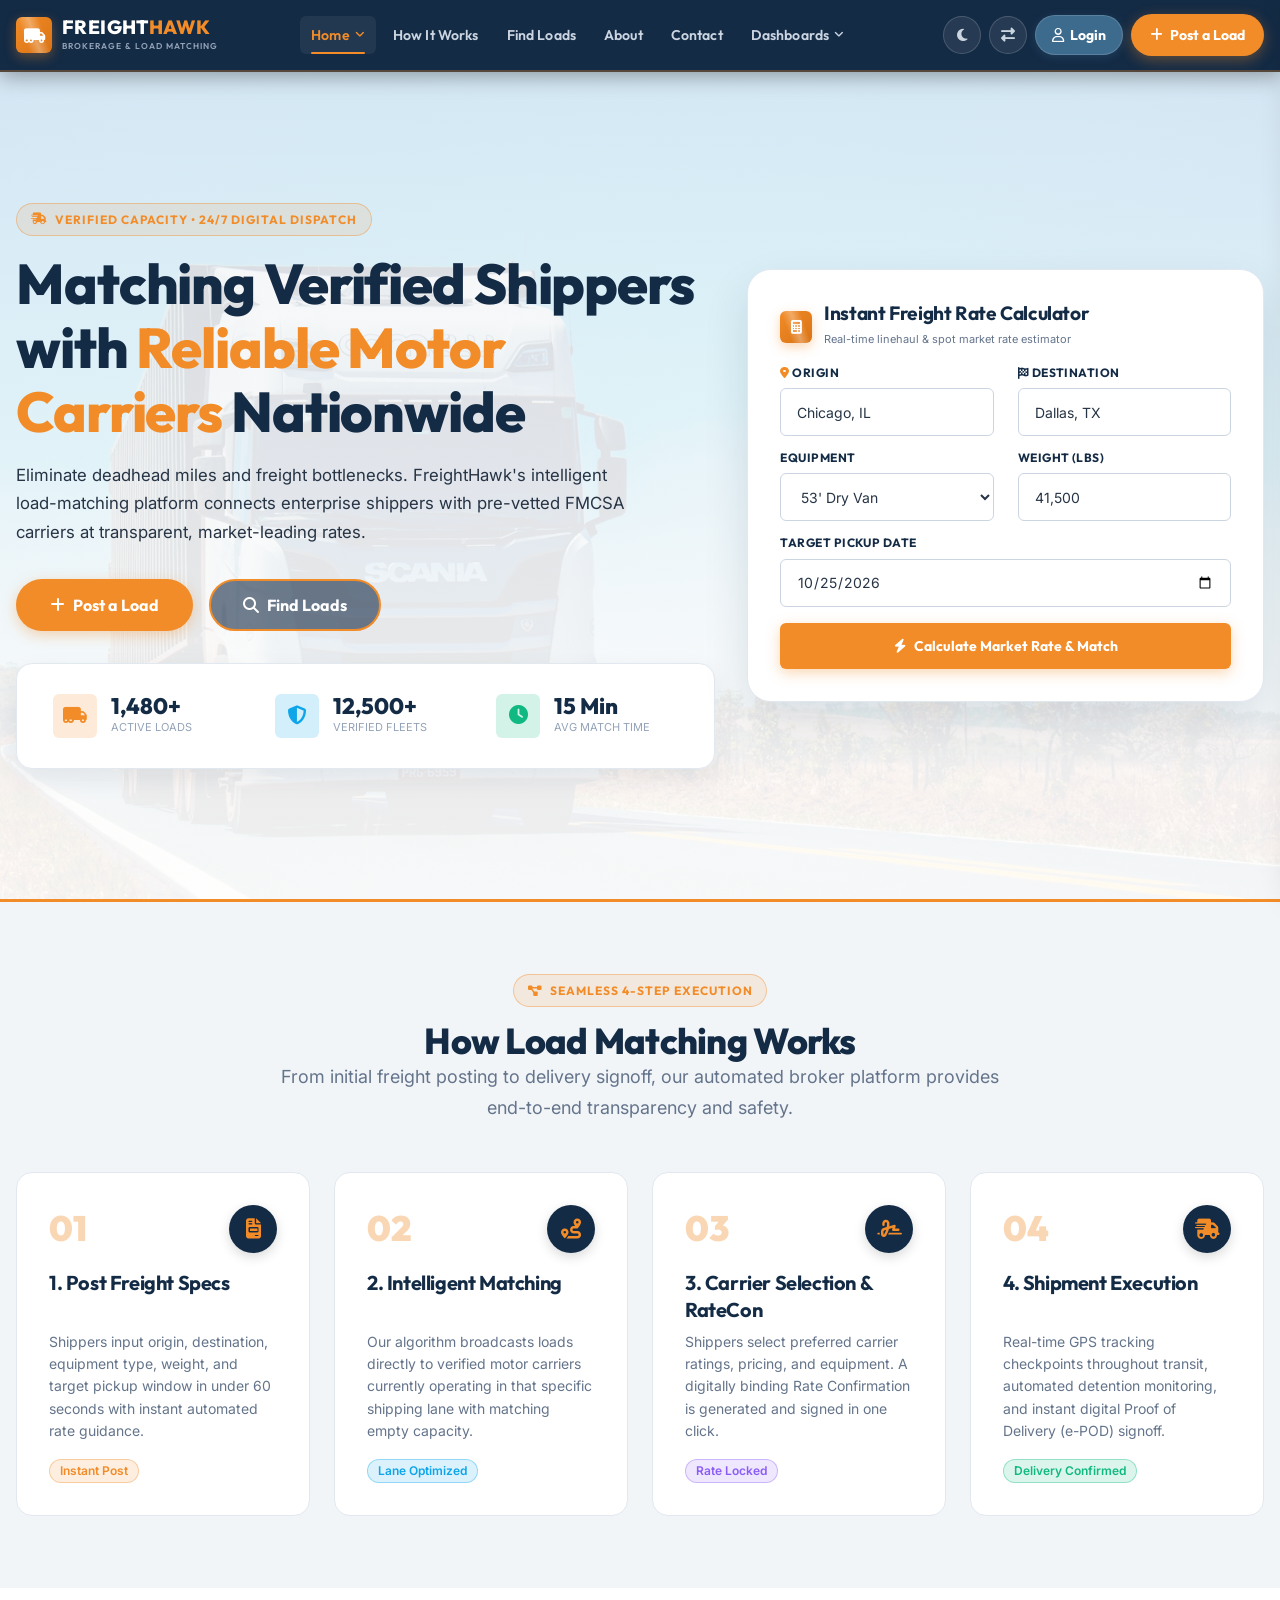
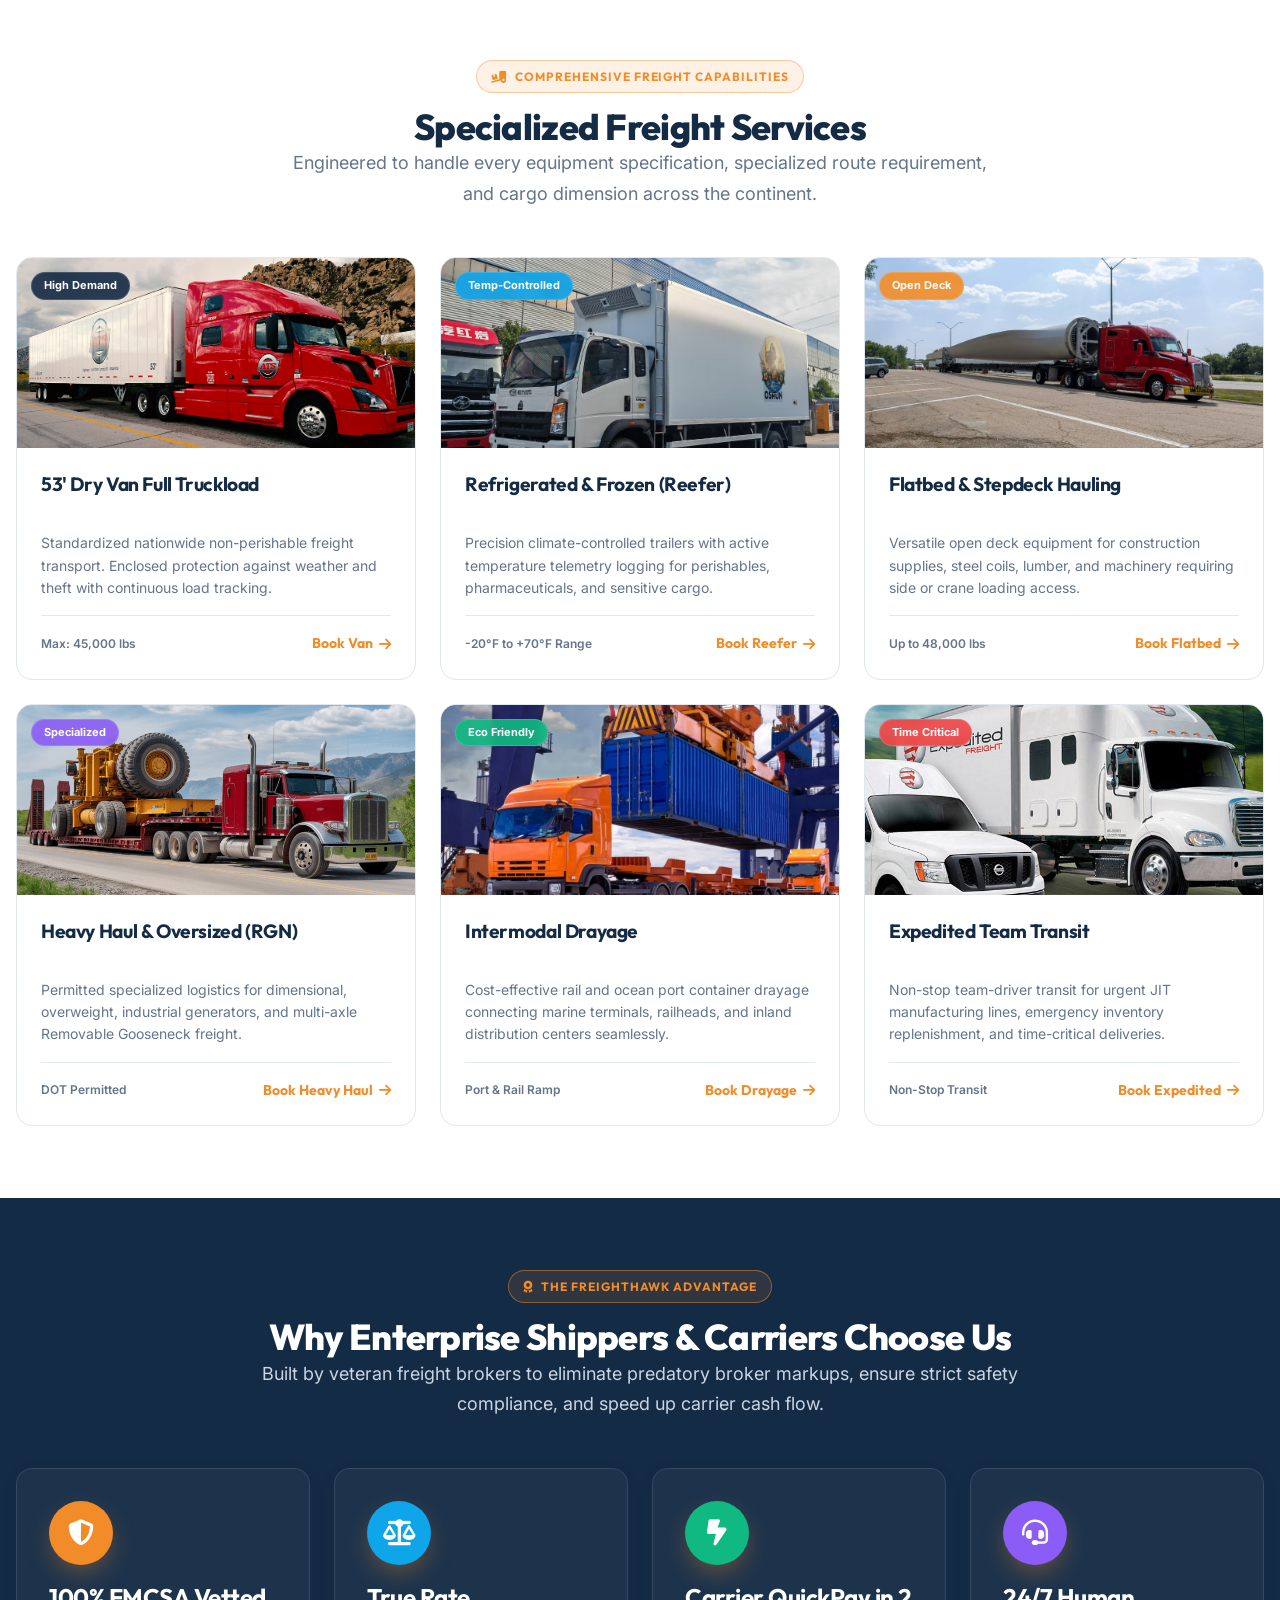
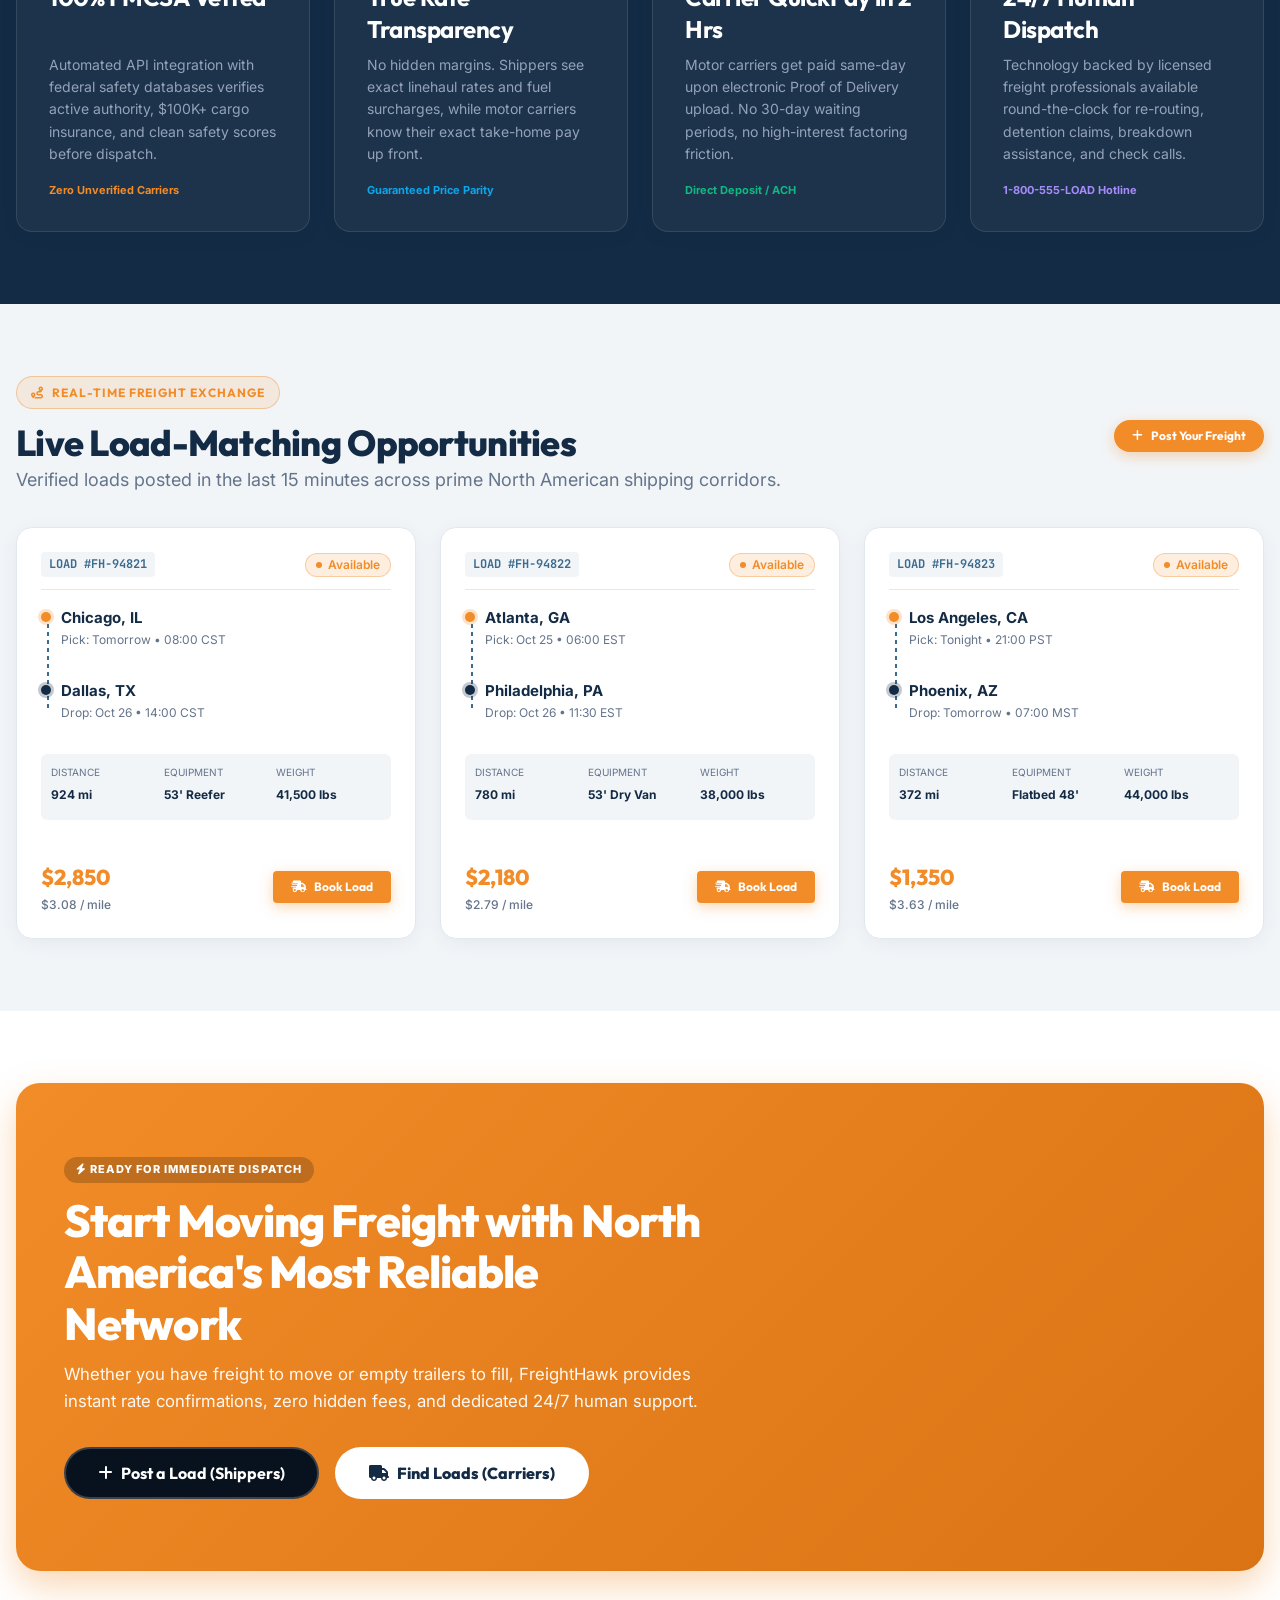
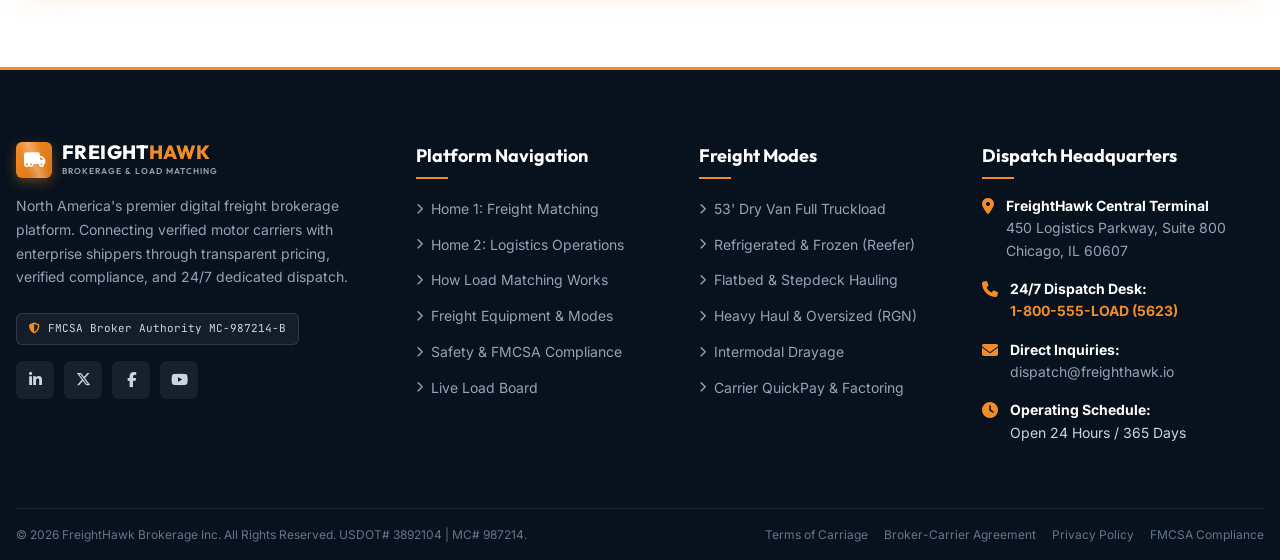
==== commit 6598745e: "first commit" ====
--- a/index.html
+++ b/index.html
@@ -9,11 +9,25 @@
   <!-- FontAwesome 6 for Industrial Logistics Icons -->
   <link rel="stylesheet" href="https://cdnjs.cloudflare.com/ajax/libs/font-awesome/6.5.1/css/all.min.css" integrity="sha512-DTOQO9RWCH3ppGqcWaEA1BIZOC6xxalwEsw9c2QQeAIftl+Vegovlnee1c9QX4TctnWMn13TZye+giMm8e2LwA==" crossorigin="anonymous" referrerpolicy="no-referrer" />
 
+  <link rel="icon" type="image/svg+xml" href="assets/images/favicon.svg">
+
   <!-- Foundation & Component Stylesheets inside assets/css -->
   <link rel="stylesheet" href="assets/css/foundation.css">
   <link rel="stylesheet" href="assets/css/components.css">
 </head>
 <body>
+
+  <!-- ======================================================================
+       PAGE PRELOADER (Global Branded Loading State)
+       ====================================================================== -->
+  <div id="pageLoader" class="fh-page-loader" aria-hidden="true">
+    <div class="fh-loader-spinner-wrapper">
+      <div class="fh-loader-ring"></div>
+      <i class="fa-solid fa-truck-fast fh-loader-center-icon"></i>
+    </div>
+    <div class="fh-loader-brand">FREIGHT<span>HAWK</span></div>
+    <div class="fh-loader-bar"><div class="fh-loader-bar-fill"></div></div>
+  </div>
 
   <!-- ======================================================================
        MAIN NAVBAR (Shared Foundation Header)
@@ -58,6 +72,9 @@
             <a href="dashboard-shipper.html" class="fh-dropdown-item"><i class="fa-solid fa-chart-line text-steel"></i> Shipper Dashboard</a>
             <a href="dashboard-carrier.html" class="fh-dropdown-item"><i class="fa-solid fa-truck text-orange"></i> Carrier Dashboard</a>
           </div>
+        </li>
+        <li class="fh-nav-item">
+          <a href="login.html" class="fh-nav-link fh-nav-link-login"><i class="fa-regular fa-user"></i> Login</a>
         </li>
       </ul>
 
@@ -154,6 +171,11 @@
             </a>
           </li>
         </ul>
+      </li>
+      <li>
+        <a href="login.html" class="fh-mobile-link fh-mobile-link-login">
+          <i class="fa-regular fa-user"></i> Login / Client Portal
+        </a>
       </li>
     </ul>
 
--- a/assets/css/components.css
+++ b/assets/css/components.css
@@ -117,13 +117,20 @@
    Main Navigation Bar (Compact, Aligned, Reference Aligned)
    -------------------------------------------------------------------------- */
 .fh-header {
+  position: -webkit-sticky;
   position: sticky;
   top: 0;
   z-index: 1000;
+  width: 100%;
   background-color: var(--color-deep-navy);
-  box-shadow: 0 4px 20px rgba(0, 0, 0, 0.3);
-  border-bottom: 2px solid rgba(242, 140, 40, 0.25);
+  box-shadow: 0 4px 20px rgba(0, 0, 0, 0.35);
+  border-bottom: 2px solid rgba(242, 140, 40, 0.3);
   transition: all var(--transition-normal);
+}
+
+.fh-header.is-scrolled {
+  box-shadow: 0 8px 32px rgba(0, 0, 0, 0.55);
+  border-bottom-color: var(--color-safety-orange);
 }
 
 .fh-navbar {
@@ -232,6 +239,10 @@
   margin: 0;
   padding: 0;
   margin-inline: auto;
+}
+
+.fh-nav-menu .fh-nav-link-login {
+  display: none;
 }
 
 .fh-nav-item {
@@ -577,6 +588,7 @@
   color: #E2E8F0;
   font-weight: 600;
   font-family: var(--font-heading);
+  font-size: var(--text-sm);
   border-radius: var(--radius-sm);
   background: rgba(255, 255, 255, 0.03);
   text-decoration: none;
@@ -621,6 +633,7 @@
   color: #E2E8F0;
   font-weight: 600;
   font-family: var(--font-heading);
+  font-size: var(--text-sm);
   border-radius: var(--radius-sm);
   transition: all var(--transition-fast);
   text-align: left;
@@ -696,7 +709,7 @@
   justify-content: space-between;
   padding: 10px 12px;
   color: #CBD5E1;
-  font-size: 0.85rem;
+  font-size: var(--text-sm);
   font-weight: 500;
   border-radius: var(--radius-sm);
   text-decoration: none;
@@ -2515,6 +2528,10 @@
 
   .fh-nav-toggle {
     display: inline-flex;
+  }
+
+  .fh-nav-actions > :not(.fh-nav-toggle) {
+    display: none !important;
   }
 }
 
@@ -4980,4 +4997,319 @@
   }
 }
 
-
+/* ==========================================================================
+   GLOBAL PAGE PRELOADER STYLES
+   ========================================================================== */
+.fh-page-loader {
+  position: fixed;
+  inset: 0;
+  width: 100vw;
+  height: 100vh;
+  background: #08121E;
+  z-index: 9999999;
+  display: flex;
+  flex-direction: column;
+  align-items: center;
+  justify-content: center;
+  gap: 18px;
+  transition: opacity 0.4s cubic-bezier(0.4, 0, 0.2, 1), visibility 0.4s ease;
+  user-select: none;
+}
+
+[data-theme="light"] .fh-page-loader {
+  background: #0B192C;
+}
+
+.fh-page-loader.fade-out {
+  opacity: 0 !important;
+  visibility: hidden !important;
+  pointer-events: none !important;
+}
+
+.fh-loader-spinner-wrapper {
+  position: relative;
+  width: 74px;
+  height: 74px;
+  display: flex;
+  align-items: center;
+  justify-content: center;
+}
+
+.fh-loader-ring {
+  position: absolute;
+  inset: 0;
+  border-radius: 50%;
+  border: 3px solid rgba(242, 140, 40, 0.16);
+  border-top-color: #F28C28;
+  border-right-color: #F28C28;
+  animation: fh-loader-spin 0.9s cubic-bezier(0.5, 0.1, 0.4, 0.9) infinite;
+}
+
+.fh-loader-center-icon {
+  font-size: 26px;
+  color: #F28C28;
+  animation: fh-loader-pulse 1.8s ease-in-out infinite;
+}
+
+.fh-loader-brand {
+  font-family: var(--font-heading, 'Outfit', sans-serif);
+  font-weight: 800;
+  font-size: 1.15rem;
+  letter-spacing: 0.14em;
+  color: #FFFFFF;
+  display: flex;
+  align-items: center;
+  gap: 2px;
+}
+
+.fh-loader-brand span {
+  color: #F28C28;
+}
+
+.fh-loader-bar {
+  width: 130px;
+  height: 3px;
+  background: rgba(255, 255, 255, 0.12);
+  border-radius: 99px;
+  overflow: hidden;
+  position: relative;
+}
+
+.fh-loader-bar-fill {
+  position: absolute;
+  top: 0;
+  left: 0;
+  bottom: 0;
+  width: 45%;
+  background: linear-gradient(90deg, #FF9F43, #F28C28);
+  border-radius: 99px;
+  animation: fh-loader-indeterminate 1.4s ease-in-out infinite;
+}
+
+@keyframes fh-loader-spin {
+  0% { transform: rotate(0deg); }
+  100% { transform: rotate(360deg); }
+}
+
+@keyframes fh-loader-pulse {
+  0%, 100% { transform: scale(1); opacity: 0.9; }
+  50% { transform: scale(1.1); opacity: 1; }
+}
+
+@keyframes fh-loader-indeterminate {
+  0% { left: -45%; width: 35%; }
+  50% { left: 35%; width: 65%; }
+  100% { left: 100%; width: 40%; }
+}
+
+/* ==========================================================================
+   NAVIGATION MENU LOGIN STYLES & MOBILE DRAWER LOGIN
+   ========================================================================== */
+.fh-nav-link-login {
+  color: #F28C28 !important;
+  font-weight: 700 !important;
+}
+
+.fh-nav-link-login:hover {
+  color: #FF9F43 !important;
+}
+
+.fh-mobile-link-login {
+  color: #F28C28 !important;
+  font-weight: 700 !important;
+}
+
+.fh-mobile-link-login i {
+  color: #F28C28 !important;
+}
+
+/* ==========================================================================
+   AUTH PAGES (LOGIN & REGISTER) 100% RESPONSIVE MOBILE FIXES
+   ========================================================================== */
+html, body.fh-auth-page {
+  overflow-x: hidden !important;
+  max-width: 100vw !important;
+  width: 100% !important;
+}
+
+.fh-auth-page {
+  overflow-x: hidden !important;
+  width: 100% !important;
+  box-sizing: border-box !important;
+}
+
+.fh-auth-split {
+  width: 100% !important;
+  max-width: 100vw !important;
+  box-sizing: border-box !important;
+  overflow-x: hidden !important;
+}
+
+.fh-auth-card-panel {
+  width: 100% !important;
+  max-width: 100% !important;
+  box-sizing: border-box !important;
+  overflow-x: hidden !important;
+}
+
+.fh-auth-card {
+  box-sizing: border-box !important;
+  width: 100% !important;
+}
+
+.fh-auth-card * {
+  box-sizing: border-box !important;
+}
+
+@media (max-width: 991px) {
+  .fh-auth-split {
+    grid-template-columns: 1fr !important;
+  }
+}
+
+@media (max-width: 768px) {
+  .fh-auth-hero {
+    padding: clamp(1.5rem, 3vh, 2.5rem) 1.25rem !important;
+  }
+
+  .fh-auth-hero-content {
+    align-items: center !important;
+    text-align: center !important;
+    margin: 0 auto !important;
+  }
+
+  .fh-auth-security-chips {
+    justify-content: center !important;
+  }
+}
+
+@media (max-width: 576px) {
+  .fh-auth-header {
+    height: 58px !important;
+    padding-inline: 12px !important;
+    width: 100% !important;
+    box-sizing: border-box !important;
+  }
+
+  .fh-auth-header .fh-brand-sub {
+    display: none !important;
+  }
+
+  .fh-auth-header .fh-brand-title {
+    font-size: 1.05rem !important;
+  }
+
+  .fh-auth-hero {
+    padding: 1.5rem 12px !important;
+  }
+
+  .fh-auth-hero-content h1 {
+    font-size: 1.35rem !important;
+    line-height: 1.25 !important;
+  }
+
+  .fh-auth-hero-content p {
+    font-size: 0.85rem !important;
+    line-height: 1.5 !important;
+  }
+
+  .fh-auth-security-chips {
+    gap: 6px !important;
+  }
+
+  .fh-security-chip {
+    padding: 4px 10px !important;
+    font-size: 11px !important;
+  }
+
+  .fh-auth-card-panel {
+    padding: 16px 10px !important;
+    width: 100% !important;
+  }
+
+  .fh-auth-card {
+    padding: 22px 14px !important;
+    border-radius: 16px !important;
+    width: 100% !important;
+    max-width: 100% !important;
+    margin: 0 auto !important;
+    box-shadow: 0 4px 20px rgba(0, 0, 0, 0.08) !important;
+  }
+
+  .fh-auth-role-tabs {
+    grid-template-columns: 1fr 1fr !important;
+    gap: 4px !important;
+    padding: 3px !important;
+    margin-bottom: 12px !important;
+    width: 100% !important;
+  }
+
+  .fh-role-tab-btn {
+    padding: 8px 6px !important;
+    font-size: 11.5px !important;
+    gap: 4px !important;
+    min-width: 0 !important;
+    justify-content: center !important;
+  }
+
+  .fh-role-tab-btn i {
+    font-size: 11px !important;
+  }
+
+  .fh-auth-card .fh-input {
+    font-size: 13.5px !important;
+    padding-inline: 12px !important;
+    height: 44px !important;
+  }
+
+  .fh-auth-card button[type="submit"] {
+    height: 46px !important;
+    font-size: 0.95rem !important;
+    padding: 8px 14px !important;
+  }
+
+  .fh-auth-card [style*="grid-template-columns: 1fr 1fr"] {
+    grid-template-columns: 1fr 1fr !important;
+    gap: 6px !important;
+    width: 100% !important;
+  }
+
+  .fh-auth-card .fh-btn-ghost {
+    padding: 8px 6px !important;
+    font-size: 11.5px !important;
+    gap: 5px !important;
+    min-width: 0 !important;
+    white-space: nowrap !important;
+  }
+
+  .fh-auth-card .fh-btn-ghost i {
+    font-size: 13px !important;
+  }
+}
+
+@media (max-width: 380px) {
+  .fh-auth-card-panel {
+    padding: 12px 6px !important;
+  }
+
+  .fh-auth-card {
+    padding: 18px 10px !important;
+  }
+
+  .fh-auth-card [style*="grid-template-columns: 1fr 1fr"] {
+    grid-template-columns: 1fr !important;
+  }
+
+  .fh-auth-card .fh-btn-ghost {
+    width: 100% !important;
+    font-size: 12px !important;
+    padding: 9px 12px !important;
+  }
+
+  .fh-role-tab-btn {
+    font-size: 10.5px !important;
+    padding: 7px 4px !important;
+  }
+}
+
+
